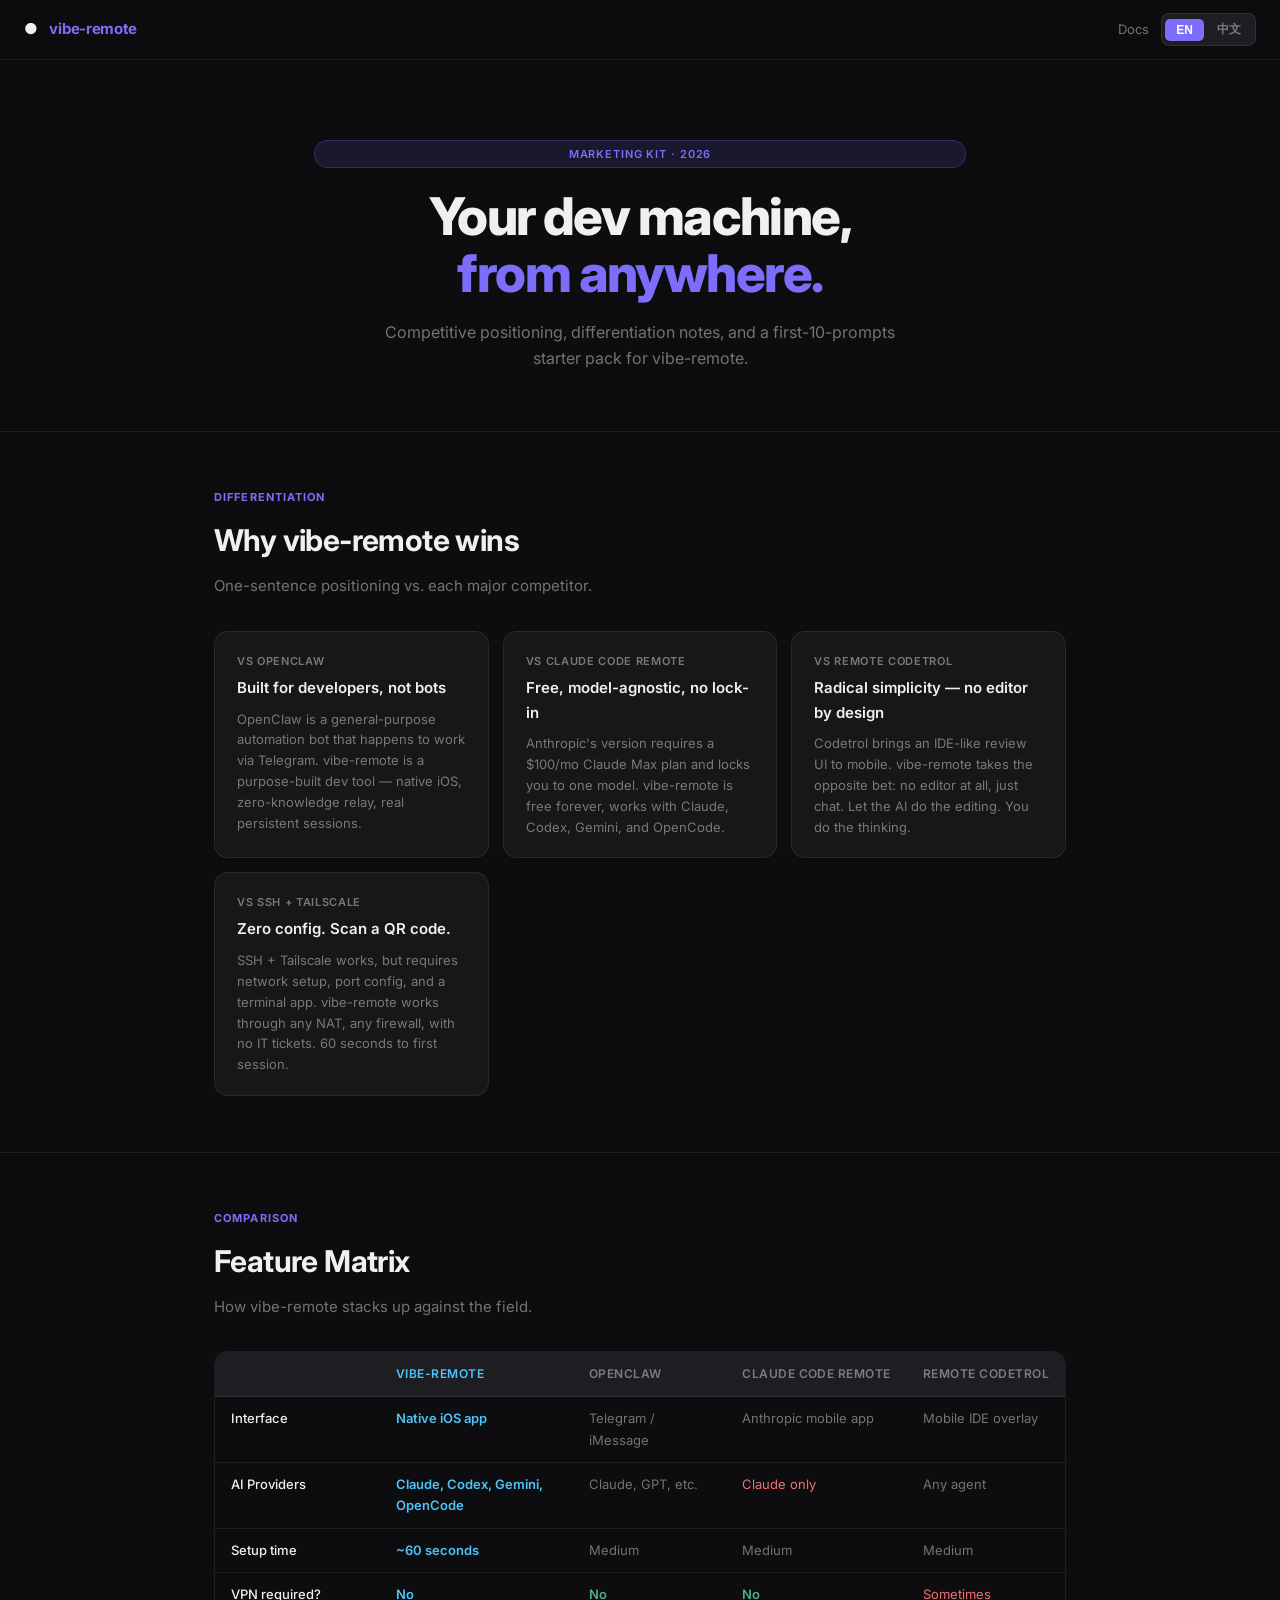
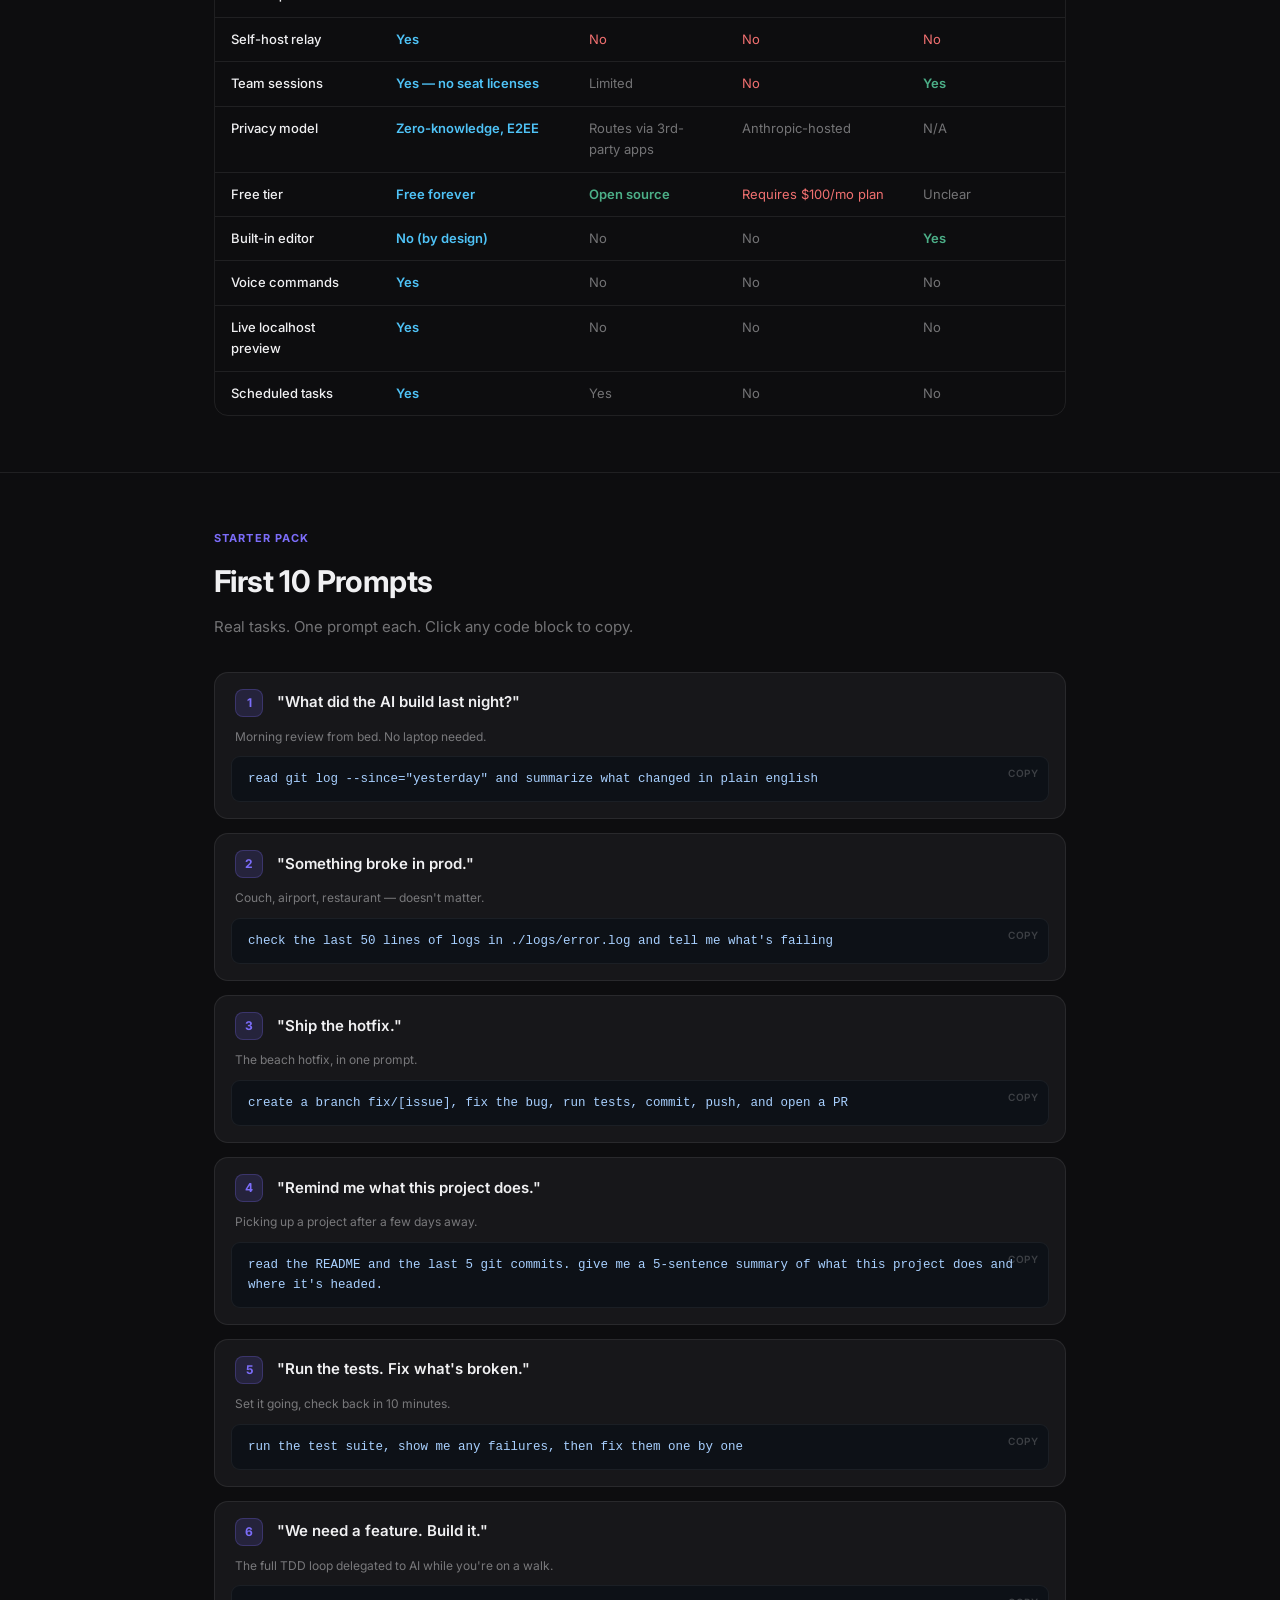
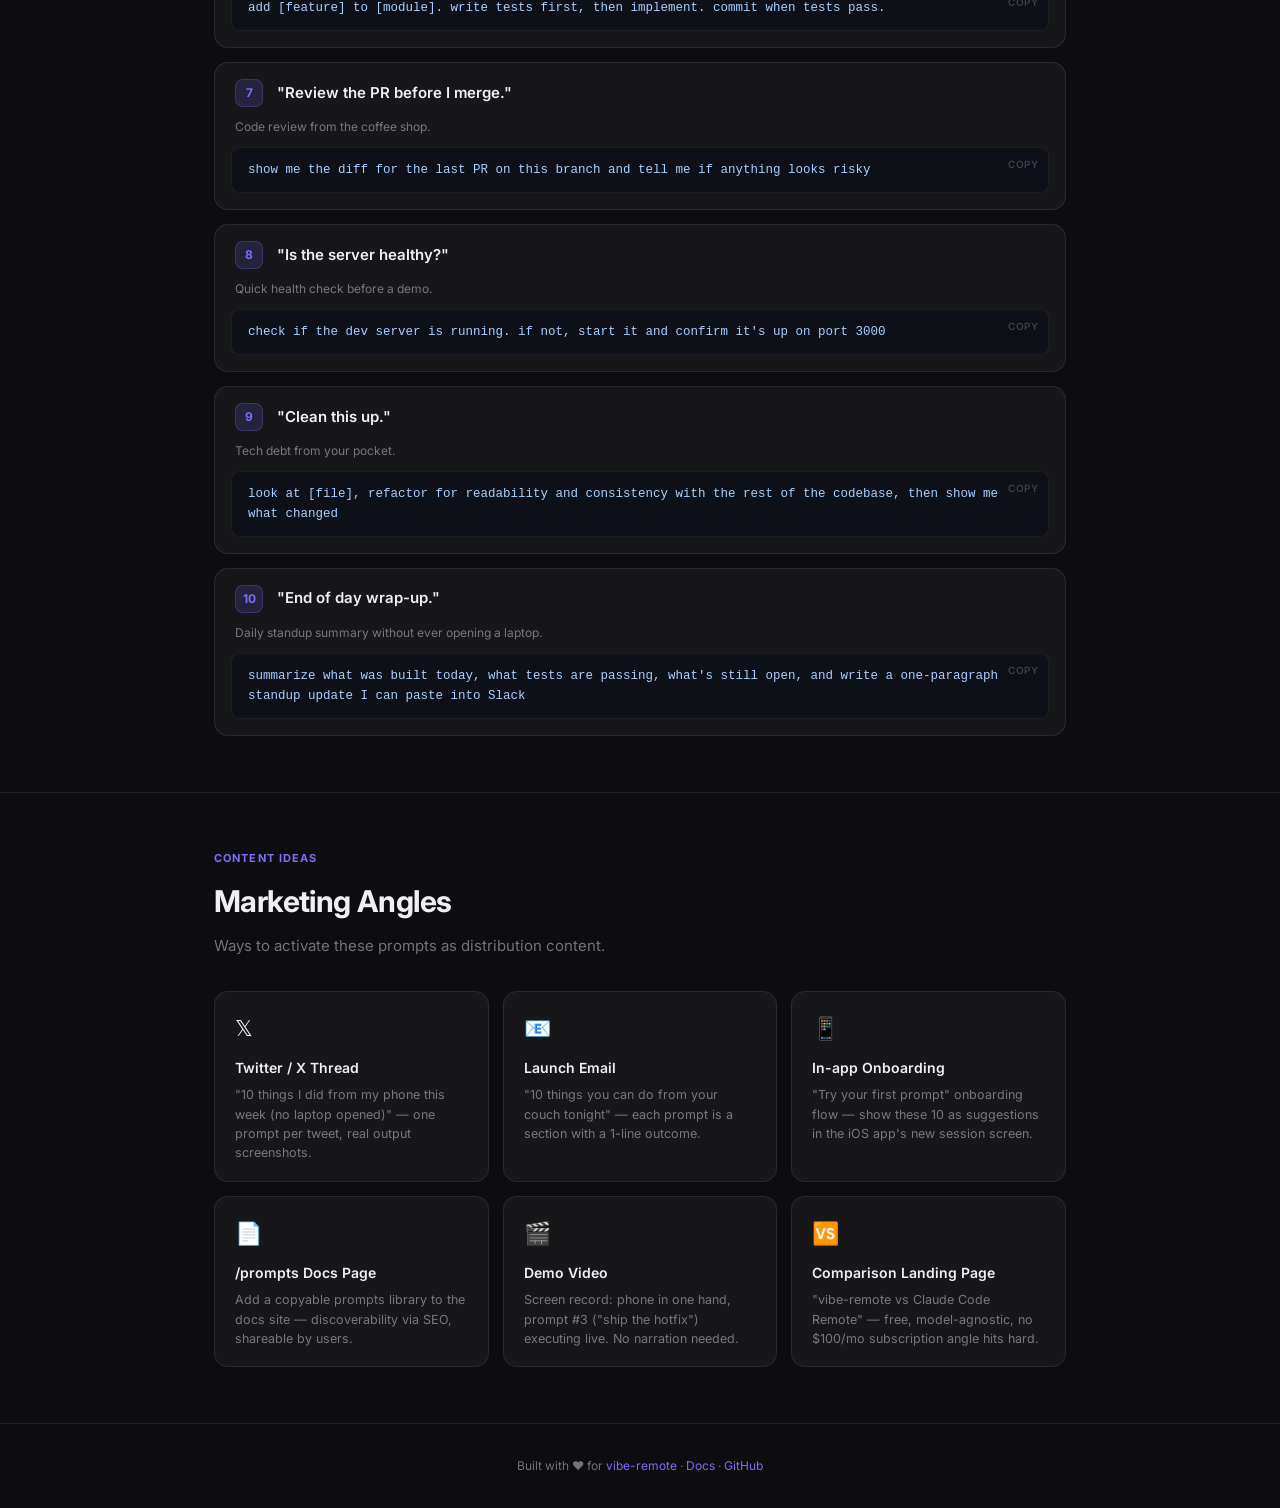
==== index.html @ 16c50336 "Add bilingual vibe-remote marketing page EN/ZH toggle, competitive matrix, first 10 prompts, marketi" ====
<!DOCTYPE html>
<html lang="en">
<head>
  <meta charset="utf-8" />
  <meta name="viewport" content="width=device-width, initial-scale=1" />
  <title>vibe-remote — Marketing Kit</title>
  <meta name="description" content="Competitive positioning, differentiation, and first-10-prompts starter pack for vibe-remote." />
  <link rel="preconnect" href="https://fonts.googleapis.com" />
  <link rel="preconnect" href="https://fonts.gstatic.com" crossorigin />
  <link href="https://fonts.googleapis.com/css2?family=Inter:wght@300;400;500;600;700;800&display=swap" rel="stylesheet" />
  <style>
    :root {
      --bg: #0d0d0f;
      --surface: #17171a;
      --surface2: #1e1e22;
      --border: rgba(255,255,255,0.08);
      --text: #f0f0f2;
      --muted: rgba(240,240,242,0.45);
      --accent: #7c6dfa;
      --accent2: #4fc3f7;
      --green: #4caf88;
      --red: #f07070;
      --radius: 14px;
    }
    * { box-sizing: border-box; margin: 0; padding: 0; }
    html { scroll-behavior: smooth; }
    body {
      font-family: 'Inter', system-ui, sans-serif;
      background: var(--bg);
      color: var(--text);
      line-height: 1.65;
      -webkit-font-smoothing: antialiased;
    }

    /* ── NAV ── */
    nav {
      position: sticky; top: 0; z-index: 100;
      background: rgba(13,13,15,0.85);
      backdrop-filter: blur(16px);
      border-bottom: 1px solid var(--border);
      padding: 0 24px;
      height: 60px;
      display: flex; align-items: center; justify-content: space-between;
    }
    .nav-logo {
      font-size: 15px; font-weight: 700; letter-spacing: -0.02em;
      color: var(--text); text-decoration: none; display: flex; align-items: center; gap: 8px;
    }
    .nav-logo span { color: var(--accent); }
    .nav-right { display: flex; align-items: center; gap: 12px; }
    .nav-link {
      font-size: 13px; color: var(--muted); text-decoration: none;
      transition: color .2s;
    }
    .nav-link:hover { color: var(--text); }

    /* ── LANG TOGGLE ── */
    .lang-toggle {
      display: flex; align-items: center; gap: 2px;
      background: var(--surface2);
      border: 1px solid var(--border);
      border-radius: 8px;
      padding: 3px;
    }
    .lang-btn {
      padding: 4px 11px;
      border-radius: 5px;
      font-size: 12px; font-weight: 600;
      cursor: pointer; border: none;
      background: transparent;
      color: var(--muted);
      transition: all .2s;
    }
    .lang-btn.active {
      background: var(--accent);
      color: #fff;
    }

    /* ── LAYOUT ── */
    .container { max-width: 900px; margin: 0 auto; padding: 0 24px; }

    /* ── HERO ── */
    .hero {
      padding: 80px 24px 60px;
      text-align: center;
      max-width: 700px;
      margin: 0 auto;
    }
    .hero-badge {
      display: inline-block;
      font-size: 11px; font-weight: 600; letter-spacing: .08em;
      text-transform: uppercase;
      color: var(--accent);
      background: rgba(124,109,250,0.12);
      border: 1px solid rgba(124,109,250,0.25);
      padding: 4px 12px; border-radius: 100px;
      margin-bottom: 20px;
    }
    .hero h1 {
      font-size: clamp(32px, 6vw, 52px);
      font-weight: 800; letter-spacing: -0.03em;
      line-height: 1.1;
      margin-bottom: 16px;
    }
    .hero h1 em { font-style: normal; color: var(--accent); }
    .hero-sub {
      font-size: 16px; color: var(--muted);
      max-width: 520px; margin: 0 auto;
    }

    /* ── SECTION ── */
    section { padding: 56px 0; border-top: 1px solid var(--border); }
    .section-label {
      font-size: 11px; font-weight: 700; letter-spacing: .1em;
      text-transform: uppercase; color: var(--accent);
      margin-bottom: 10px;
    }
    .section-title {
      font-size: clamp(22px, 4vw, 30px);
      font-weight: 700; letter-spacing: -0.02em;
      margin-bottom: 8px;
    }
    .section-desc { font-size: 15px; color: var(--muted); margin-bottom: 32px; }

    /* ── DIFFERENTIATORS ── */
    .diff-grid {
      display: grid;
      grid-template-columns: repeat(auto-fit, minmax(260px, 1fr));
      gap: 14px;
    }
    .diff-card {
      background: var(--surface);
      border: 1px solid var(--border);
      border-radius: var(--radius);
      padding: 20px 22px;
      transition: border-color .2s;
    }
    .diff-card:hover { border-color: rgba(124,109,250,0.35); }
    .diff-vs { font-size: 11px; font-weight: 600; color: var(--muted); letter-spacing: .06em; text-transform: uppercase; margin-bottom: 6px; }
    .diff-card h3 { font-size: 15px; font-weight: 600; margin-bottom: 8px; }
    .diff-card p { font-size: 13px; color: var(--muted); line-height: 1.6; }

    /* ── COMPARISON TABLE ── */
    .table-wrap {
      overflow-x: auto;
      border: 1px solid var(--border);
      border-radius: var(--radius);
    }
    table { width: 100%; border-collapse: collapse; font-size: 13px; }
    thead tr { background: var(--surface2); }
    th {
      padding: 12px 16px;
      text-align: left;
      font-weight: 600;
      font-size: 12px;
      color: var(--muted);
      letter-spacing: .04em;
      text-transform: uppercase;
      white-space: nowrap;
      border-bottom: 1px solid var(--border);
    }
    th:first-child { min-width: 160px; }
    td {
      padding: 11px 16px;
      border-bottom: 1px solid var(--border);
      color: var(--muted);
      vertical-align: top;
    }
    td:first-child { font-weight: 500; color: var(--text); }
    tr:last-child td { border-bottom: none; }
    tr:hover td { background: rgba(255,255,255,0.02); }
    .tag-yes { color: var(--green); font-weight: 600; }
    .tag-no  { color: var(--red); }
    .tag-hi  { color: var(--accent); font-weight: 600; }
    .col-vibe { color: var(--accent2); font-weight: 600; }

    /* ── PROMPTS ── */
    .prompts-list { display: flex; flex-direction: column; gap: 14px; }
    .prompt-card {
      background: var(--surface);
      border: 1px solid var(--border);
      border-radius: var(--radius);
      overflow: hidden;
      transition: border-color .2s;
    }
    .prompt-card:hover { border-color: rgba(124,109,250,0.35); }
    .prompt-header {
      display: flex; align-items: center; gap: 14px;
      padding: 16px 20px 10px;
    }
    .prompt-num {
      width: 28px; height: 28px;
      border-radius: 8px;
      background: rgba(124,109,250,0.15);
      border: 1px solid rgba(124,109,250,0.25);
      display: flex; align-items: center; justify-content: center;
      font-size: 12px; font-weight: 700; color: var(--accent);
      flex-shrink: 0;
    }
    .prompt-title { font-size: 15px; font-weight: 600; }
    .prompt-scenario { font-size: 12px; color: var(--muted); padding: 0 20px 10px; }
    .prompt-code {
      margin: 0 16px 16px;
      background: #0d1117;
      border: 1px solid rgba(255,255,255,0.06);
      border-radius: 9px;
      padding: 12px 16px;
      font-family: 'SF Mono', 'Fira Code', Consolas, monospace;
      font-size: 12.5px;
      color: #a8d0ff;
      line-height: 1.6;
      position: relative;
      cursor: pointer;
      user-select: all;
    }
    .prompt-code::after {
      content: 'copy';
      position: absolute; top: 8px; right: 10px;
      font-size: 10px; font-weight: 600; letter-spacing: .04em;
      color: rgba(255,255,255,0.2);
      text-transform: uppercase;
      font-family: 'Inter', sans-serif;
    }
    .prompt-code.copied::after { content: 'copied ✓'; color: var(--green); }

    /* ── MARKETING IDEAS ── */
    .ideas-grid {
      display: grid;
      grid-template-columns: repeat(auto-fit, minmax(220px, 1fr));
      gap: 14px;
    }
    .idea-card {
      background: var(--surface);
      border: 1px solid var(--border);
      border-radius: var(--radius);
      padding: 18px 20px;
    }
    .idea-icon { font-size: 22px; margin-bottom: 10px; }
    .idea-card h3 { font-size: 14px; font-weight: 600; margin-bottom: 6px; }
    .idea-card p { font-size: 12.5px; color: var(--muted); line-height: 1.55; }

    /* ── FOOTER ── */
    footer {
      border-top: 1px solid var(--border);
      padding: 32px 24px;
      text-align: center;
      font-size: 12px; color: var(--muted);
    }
    footer a { color: var(--accent); text-decoration: none; }

    /* ── HIDDEN LANG ── */
    [lang-key] {}
    body.zh [data-en] { display: none !important; }
    body.zh [data-zh] { display: revert !important; }
    body.en [data-zh] { display: none !important; }
    body.en [data-en] { display: revert !important; }
    [data-zh] { display: none; }

    @media (max-width: 600px) {
      .hero { padding: 56px 16px 40px; }
      .container { padding: 0 16px; }
    }
  </style>
</head>
<body class="en">

<!-- NAV -->
<nav>
  <a class="nav-logo" href="https://vibe-remote.com" target="_blank">
    ●&nbsp;<span>vibe-remote</span>
  </a>
  <div class="nav-right">
    <a class="nav-link" href="https://vibe-remote.com/doc" target="_blank" data-en>Docs</a>
    <a class="nav-link" href="https://vibe-remote.com/doc" target="_blank" data-zh>文档</a>
    <div class="lang-toggle">
      <button class="lang-btn active" onclick="setLang('en')">EN</button>
      <button class="lang-btn" onclick="setLang('zh')">中文</button>
    </div>
  </div>
</nav>

<!-- HERO -->
<div class="hero">
  <div class="hero-badge" data-en>Marketing Kit · 2026</div>
  <div class="hero-badge" data-zh>营销材料 · 2026</div>
  <h1 data-en>Your dev machine,<br /><em>from anywhere.</em></h1>
  <h1 data-zh>随时随地，<br /><em>掌控你的开发机</em></h1>
  <p class="hero-sub" data-en>
    Competitive positioning, differentiation notes, and a first-10-prompts starter pack for vibe-remote.
  </p>
  <p class="hero-sub" data-zh>
    vibe-remote 的竞品定位分析、差异化说明，以及入门 10 大提示词。
  </p>
</div>

<!-- DIFFERENTIATORS -->
<section>
  <div class="container">
    <div class="section-label" data-en>Differentiation</div>
    <div class="section-label" data-zh>核心差异</div>
    <h2 class="section-title" data-en>Why vibe-remote wins</h2>
    <h2 class="section-title" data-zh>为什么选择 vibe-remote</h2>
    <p class="section-desc" data-en>One-sentence positioning vs. each major competitor.</p>
    <p class="section-desc" data-zh>与各主要竞品的一句话差异化定位。</p>

    <div class="diff-grid">
      <!-- vs OpenClaw -->
      <div class="diff-card">
        <div class="diff-vs" data-en>vs OpenClaw</div>
        <div class="diff-vs" data-zh>对比 OpenClaw</div>
        <h3 data-en>Built for developers, not bots</h3>
        <h3 data-zh>专为开发者打造，而非通用机器人</h3>
        <p data-en>OpenClaw is a general-purpose automation bot that happens to work via Telegram. vibe-remote is a purpose-built dev tool — native iOS, zero-knowledge relay, real persistent sessions.</p>
        <p data-zh>OpenClaw 是通过 Telegram 等消息应用运作的通用自动化工具。vibe-remote 是专为开发工作流打造的工具——原生 iOS、零知识中继、真正的持久会话。</p>
      </div>

      <!-- vs Claude Code Remote -->
      <div class="diff-card">
        <div class="diff-vs" data-en>vs Claude Code Remote</div>
        <div class="diff-vs" data-zh>对比 Claude Code Remote</div>
        <h3 data-en>Free, model-agnostic, no lock-in</h3>
        <h3 data-zh>免费、不绑定模型、无供应商锁定</h3>
        <p data-en>Anthropic's version requires a $100/mo Claude Max plan and locks you to one model. vibe-remote is free forever, works with Claude, Codex, Gemini, and OpenCode.</p>
        <p data-zh>Anthropic 官方版需要 $100/月的 Claude Max 订阅，且只支持一个模型。vibe-remote 永久免费，支持 Claude、Codex、Gemini 和 OpenCode。</p>
      </div>

      <!-- vs Remote Codetrol -->
      <div class="diff-card">
        <div class="diff-vs" data-en>vs Remote Codetrol</div>
        <div class="diff-vs" data-zh>对比 Remote Codetrol</div>
        <h3 data-en>Radical simplicity — no editor by design</h3>
        <h3 data-zh>极简设计——刻意不内置编辑器</h3>
        <p data-en>Codetrol brings an IDE-like review UI to mobile. vibe-remote takes the opposite bet: no editor at all, just chat. Let the AI do the editing. You do the thinking.</p>
        <p data-zh>Codetrol 将 IDE 风格的 review 界面带到了移动端。vibe-remote 走了相反的路：完全没有编辑器，只有对话。让 AI 写代码，你来做决策。</p>
      </div>

      <!-- vs SSH/Tailscale -->
      <div class="diff-card">
        <div class="diff-vs" data-en>vs SSH + Tailscale</div>
        <div class="diff-vs" data-zh>对比 SSH + Tailscale</div>
        <h3 data-en>Zero config. Scan a QR code.</h3>
        <h3 data-zh>零配置，扫码即连</h3>
        <p data-en>SSH + Tailscale works, but requires network setup, port config, and a terminal app. vibe-remote works through any NAT, any firewall, with no IT tickets. 60 seconds to first session.</p>
        <p data-zh>SSH + Tailscale 可行，但需要配置网络、端口和终端应用。vibe-remote 穿透任何 NAT 和防火墙，无需任何 IT 配置，60 秒内完成首次连接。</p>
      </div>
    </div>
  </div>
</section>

<!-- COMPARISON TABLE -->
<section>
  <div class="container">
    <div class="section-label" data-en>Comparison</div>
    <div class="section-label" data-zh>竞品对比</div>
    <h2 class="section-title" data-en>Feature Matrix</h2>
    <h2 class="section-title" data-zh>功能对比矩阵</h2>
    <p class="section-desc" data-en>How vibe-remote stacks up against the field.</p>
    <p class="section-desc" data-zh>vibe-remote 与竞品的全面对比。</p>

    <!-- EN table -->
    <div class="table-wrap" data-en>
      <table>
        <thead>
          <tr>
            <th></th>
            <th class="col-vibe">vibe-remote</th>
            <th>OpenClaw</th>
            <th>Claude Code Remote</th>
            <th>Remote Codetrol</th>
          </tr>
        </thead>
        <tbody>
          <tr><td>Interface</td><td class="col-vibe">Native iOS app</td><td>Telegram / iMessage</td><td>Anthropic mobile app</td><td>Mobile IDE overlay</td></tr>
          <tr><td>AI Providers</td><td class="col-vibe tag-hi">Claude, Codex, Gemini, OpenCode</td><td>Claude, GPT, etc.</td><td class="tag-no">Claude only</td><td>Any agent</td></tr>
          <tr><td>Setup time</td><td class="col-vibe tag-yes">~60 seconds</td><td>Medium</td><td>Medium</td><td>Medium</td></tr>
          <tr><td>VPN required?</td><td class="col-vibe tag-yes">No</td><td class="tag-yes">No</td><td class="tag-yes">No</td><td class="tag-no">Sometimes</td></tr>
          <tr><td>Self-host relay</td><td class="col-vibe tag-yes">Yes</td><td class="tag-no">No</td><td class="tag-no">No</td><td class="tag-no">No</td></tr>
          <tr><td>Team sessions</td><td class="col-vibe tag-yes">Yes — no seat licenses</td><td>Limited</td><td class="tag-no">No</td><td class="tag-yes">Yes</td></tr>
          <tr><td>Privacy model</td><td class="col-vibe tag-hi">Zero-knowledge, E2EE</td><td>Routes via 3rd-party apps</td><td>Anthropic-hosted</td><td>N/A</td></tr>
          <tr><td>Free tier</td><td class="col-vibe tag-yes">Free forever</td><td class="tag-yes">Open source</td><td class="tag-no">Requires $100/mo plan</td><td>Unclear</td></tr>
          <tr><td>Built-in editor</td><td class="col-vibe">No (by design)</td><td>No</td><td>No</td><td class="tag-yes">Yes</td></tr>
          <tr><td>Voice commands</td><td class="col-vibe tag-yes">Yes</td><td>No</td><td>No</td><td>No</td></tr>
          <tr><td>Live localhost preview</td><td class="col-vibe tag-yes">Yes</td><td>No</td><td>No</td><td>No</td></tr>
          <tr><td>Scheduled tasks</td><td class="col-vibe tag-yes">Yes</td><td>Yes</td><td>No</td><td>No</td></tr>
        </tbody>
      </table>
    </div>

    <!-- ZH table -->
    <div class="table-wrap" data-zh>
      <table>
        <thead>
          <tr>
            <th></th>
            <th class="col-vibe">vibe-remote</th>
            <th>OpenClaw</th>
            <th>Claude Code Remote</th>
            <th>Remote Codetrol</th>
          </tr>
        </thead>
        <tbody>
          <tr><td>界面</td><td class="col-vibe">原生 iOS 应用</td><td>Telegram / iMessage</td><td>Anthropic 移动端应用</td><td>移动 IDE 覆盖层</td></tr>
          <tr><td>AI 提供商</td><td class="col-vibe tag-hi">Claude、Codex、Gemini、OpenCode</td><td>Claude、GPT 等</td><td class="tag-no">仅支持 Claude</td><td>任意 Agent</td></tr>
          <tr><td>配置时间</td><td class="col-vibe tag-yes">约 60 秒</td><td>中等</td><td>中等</td><td>中等</td></tr>
          <tr><td>需要 VPN？</td><td class="col-vibe tag-yes">不需要</td><td class="tag-yes">不需要</td><td class="tag-yes">不需要</td><td class="tag-no">有时需要</td></tr>
          <tr><td>自托管中继</td><td class="col-vibe tag-yes">支持</td><td class="tag-no">不支持</td><td class="tag-no">不支持</td><td class="tag-no">不支持</td></tr>
          <tr><td>团队会话</td><td class="col-vibe tag-yes">支持，无席位限制</td><td>有限支持</td><td class="tag-no">不支持</td><td class="tag-yes">支持</td></tr>
          <tr><td>隐私模型</td><td class="col-vibe tag-hi">零知识，端对端加密</td><td>通过第三方消息平台</td><td>由 Anthropic 托管</td><td>N/A</td></tr>
          <tr><td>免费层级</td><td class="col-vibe tag-yes">永久免费</td><td class="tag-yes">开源</td><td class="tag-no">需 $100/月套餐</td><td>不明确</td></tr>
          <tr><td>内置编辑器</td><td class="col-vibe">无（刻意为之）</td><td>无</td><td>无</td><td class="tag-yes">有</td></tr>
          <tr><td>语音指令</td><td class="col-vibe tag-yes">支持</td><td>不支持</td><td>不支持</td><td>不支持</td></tr>
          <tr><td>本地服务实时预览</td><td class="col-vibe tag-yes">支持</td><td>不支持</td><td>不支持</td><td>不支持</td></tr>
          <tr><td>定时任务</td><td class="col-vibe tag-yes">支持</td><td>支持</td><td>不支持</td><td>不支持</td></tr>
        </tbody>
      </table>
    </div>
  </div>
</section>

<!-- 10 PROMPTS -->
<section>
  <div class="container">
    <div class="section-label" data-en>Starter Pack</div>
    <div class="section-label" data-zh>入门提示词</div>
    <h2 class="section-title" data-en>First 10 Prompts</h2>
    <h2 class="section-title" data-zh>入门 10 大提示词</h2>
    <p class="section-desc" data-en>Real tasks. One prompt each. Click any code block to copy.</p>
    <p class="section-desc" data-zh>真实任务，一条提示词搞定。点击代码块即可复制。</p>

    <div class="prompts-list">

      <!-- 1 -->
      <div class="prompt-card">
        <div class="prompt-header">
          <div class="prompt-num">1</div>
          <div class="prompt-title" data-en>"What did the AI build last night?"</div>
          <div class="prompt-title" data-zh>「昨晚 AI 构建了什么？」</div>
        </div>
        <p class="prompt-scenario" data-en>Morning review from bed. No laptop needed.</p>
        <p class="prompt-scenario" data-zh>躺在床上做早间 review，不需要开电脑。</p>
        <div class="prompt-code" onclick="copyCode(this)">read git log --since="yesterday" and summarize what changed in plain english</div>
      </div>

      <!-- 2 -->
      <div class="prompt-card">
        <div class="prompt-header">
          <div class="prompt-num">2</div>
          <div class="prompt-title" data-en>"Something broke in prod."</div>
          <div class="prompt-title" data-zh>「生产环境出问题了」</div>
        </div>
        <p class="prompt-scenario" data-en>Couch, airport, restaurant — doesn't matter.</p>
        <p class="prompt-scenario" data-zh>沙发上、机场里、餐厅里——都能处理。</p>
        <div class="prompt-code" onclick="copyCode(this)">check the last 50 lines of logs in ./logs/error.log and tell me what's failing</div>
      </div>

      <!-- 3 -->
      <div class="prompt-card">
        <div class="prompt-header">
          <div class="prompt-num">3</div>
          <div class="prompt-title" data-en>"Ship the hotfix."</div>
          <div class="prompt-title" data-zh>「发布热修复」</div>
        </div>
        <p class="prompt-scenario" data-en>The beach hotfix, in one prompt.</p>
        <p class="prompt-scenario" data-zh>海滩上一条指令修复线上问题。</p>
        <div class="prompt-code" onclick="copyCode(this)">create a branch fix/[issue], fix the bug, run tests, commit, push, and open a PR</div>
      </div>

      <!-- 4 -->
      <div class="prompt-card">
        <div class="prompt-header">
          <div class="prompt-num">4</div>
          <div class="prompt-title" data-en>"Remind me what this project does."</div>
          <div class="prompt-title" data-zh>「这个项目是干什么的？」</div>
        </div>
        <p class="prompt-scenario" data-en>Picking up a project after a few days away.</p>
        <p class="prompt-scenario" data-zh>几天没看代码，快速重新上下文。</p>
        <div class="prompt-code" onclick="copyCode(this)">read the README and the last 5 git commits.
give me a 5-sentence summary of what this project does and where it's headed.</div>
      </div>

      <!-- 5 -->
      <div class="prompt-card">
        <div class="prompt-header">
          <div class="prompt-num">5</div>
          <div class="prompt-title" data-en>"Run the tests. Fix what's broken."</div>
          <div class="prompt-title" data-zh>「跑测试，修复报错」</div>
        </div>
        <p class="prompt-scenario" data-en>Set it going, check back in 10 minutes.</p>
        <p class="prompt-scenario" data-zh>发出去等 10 分钟，回来看结果。</p>
        <div class="prompt-code" onclick="copyCode(this)">run the test suite, show me any failures, then fix them one by one</div>
      </div>

      <!-- 6 -->
      <div class="prompt-card">
        <div class="prompt-header">
          <div class="prompt-num">6</div>
          <div class="prompt-title" data-en>"We need a feature. Build it."</div>
          <div class="prompt-title" data-zh>「实现一个新功能」</div>
        </div>
        <p class="prompt-scenario" data-en>The full TDD loop delegated to AI while you're on a walk.</p>
        <p class="prompt-scenario" data-zh>散步时把完整 TDD 流程交给 AI。</p>
        <div class="prompt-code" onclick="copyCode(this)">add [feature] to [module]. write tests first, then implement. commit when tests pass.</div>
      </div>

      <!-- 7 -->
      <div class="prompt-card">
        <div class="prompt-header">
          <div class="prompt-num">7</div>
          <div class="prompt-title" data-en>"Review the PR before I merge."</div>
          <div class="prompt-title" data-zh>「合并前先 review 一下 PR」</div>
        </div>
        <p class="prompt-scenario" data-en>Code review from the coffee shop.</p>
        <p class="prompt-scenario" data-zh>咖啡馆里完成 code review。</p>
        <div class="prompt-code" onclick="copyCode(this)">show me the diff for the last PR on this branch and tell me if anything looks risky</div>
      </div>

      <!-- 8 -->
      <div class="prompt-card">
        <div class="prompt-header">
          <div class="prompt-num">8</div>
          <div class="prompt-title" data-en>"Is the server healthy?"</div>
          <div class="prompt-title" data-zh>「服务器还正常吗？」</div>
        </div>
        <p class="prompt-scenario" data-en>Quick health check before a demo.</p>
        <p class="prompt-scenario" data-zh>演示前快速确认服务状态。</p>
        <div class="prompt-code" onclick="copyCode(this)">check if the dev server is running. if not, start it and confirm it's up on port 3000</div>
      </div>

      <!-- 9 -->
      <div class="prompt-card">
        <div class="prompt-header">
          <div class="prompt-num">9</div>
          <div class="prompt-title" data-en>"Clean this up."</div>
          <div class="prompt-title" data-zh>「清理这段代码」</div>
        </div>
        <p class="prompt-scenario" data-en>Tech debt from your pocket.</p>
        <p class="prompt-scenario" data-zh>口袋里搞定技术债。</p>
        <div class="prompt-code" onclick="copyCode(this)">look at [file], refactor for readability and consistency with the rest of the codebase, then show me what changed</div>
      </div>

      <!-- 10 -->
      <div class="prompt-card">
        <div class="prompt-header">
          <div class="prompt-num">10</div>
          <div class="prompt-title" data-en>"End of day wrap-up."</div>
          <div class="prompt-title" data-zh>「每日收尾总结」</div>
        </div>
        <p class="prompt-scenario" data-en>Daily standup summary without ever opening a laptop.</p>
        <p class="prompt-scenario" data-zh>不开电脑，生成每日站会更新。</p>
        <div class="prompt-code" onclick="copyCode(this)">summarize what was built today, what tests are passing, what's still open,
and write a one-paragraph standup update I can paste into Slack</div>
      </div>

    </div>
  </div>
</section>

<!-- MARKETING IDEAS -->
<section>
  <div class="container">
    <div class="section-label" data-en>Content Ideas</div>
    <div class="section-label" data-zh>内容创意</div>
    <h2 class="section-title" data-en>Marketing Angles</h2>
    <h2 class="section-title" data-zh>营销切入点</h2>
    <p class="section-desc" data-en>Ways to activate these prompts as distribution content.</p>
    <p class="section-desc" data-zh>将这些提示词转化为传播内容的方式。</p>

    <div class="ideas-grid">
      <div class="idea-card">
        <div class="idea-icon">𝕏</div>
        <h3 data-en>Twitter / X Thread</h3>
        <h3 data-zh>推文 / X 帖子</h3>
        <p data-en>"10 things I did from my phone this week (no laptop opened)" — one prompt per tweet, real output screenshots.</p>
        <p data-zh>"本周我用手机完成的 10 件开发任务（没打开过电脑）"——每条推文一个提示词，附真实输出截图。</p>
      </div>
      <div class="idea-card">
        <div class="idea-icon">📧</div>
        <h3 data-en>Launch Email</h3>
        <h3 data-zh>发布邮件</h3>
        <p data-en>"10 things you can do from your couch tonight" — each prompt is a section with a 1-line outcome.</p>
        <p data-zh>"今晚你可以在沙发上完成的 10 件开发任务"——每个提示词配一行成果描述。</p>
      </div>
      <div class="idea-card">
        <div class="idea-icon">📱</div>
        <h3 data-en>In-app Onboarding</h3>
        <h3 data-zh>应用内引导</h3>
        <p data-en>"Try your first prompt" onboarding flow — show these 10 as suggestions in the iOS app's new session screen.</p>
        <p data-zh>「试试你的第一条提示词」引导流程——在 iOS 新建会话界面展示这 10 条建议。</p>
      </div>
      <div class="idea-card">
        <div class="idea-icon">📄</div>
        <h3 data-en>/prompts Docs Page</h3>
        <h3 data-zh>文档 /prompts 页面</h3>
        <p data-en>Add a copyable prompts library to the docs site — discoverability via SEO, shareable by users.</p>
        <p data-zh>在文档站添加可复制的提示词库——提升 SEO 可发现性，方便用户分享。</p>
      </div>
      <div class="idea-card">
        <div class="idea-icon">🎬</div>
        <h3 data-en>Demo Video</h3>
        <h3 data-zh>演示视频</h3>
        <p data-en>Screen record: phone in one hand, prompt #3 ("ship the hotfix") executing live. No narration needed.</p>
        <p data-zh>录屏：一手持机，实时执行提示词 #3「发布热修复」。无需解说。</p>
      </div>
      <div class="idea-card">
        <div class="idea-icon">🆚</div>
        <h3 data-en>Comparison Landing Page</h3>
        <h3 data-zh>对比落地页</h3>
        <p data-en>"vibe-remote vs Claude Code Remote" — free, model-agnostic, no $100/mo subscription angle hits hard.</p>
        <p data-zh>"vibe-remote vs Claude Code Remote"——免费、不绑定模型、无 $100/月订阅，这个角度很有力。</p>
      </div>
    </div>
  </div>
</section>

<!-- FOOTER -->
<footer>
  <p data-en>Built with ❤️ for <a href="https://vibe-remote.com" target="_blank">vibe-remote</a> · <a href="https://vibe-remote.com/doc" target="_blank">Docs</a> · <a href="https://github.com/ymzuiku/vibe-remote" target="_blank">GitHub</a></p>
  <p data-zh>为 <a href="https://vibe-remote.com" target="_blank">vibe-remote</a> 打造 ❤️ · <a href="https://vibe-remote.com/doc" target="_blank">文档</a> · <a href="https://github.com/ymzuiku/vibe-remote" target="_blank">GitHub</a></p>
</footer>

<script>
  function setLang(lang) {
    document.body.classList.remove('en', 'zh');
    document.body.classList.add(lang);
    document.querySelectorAll('.lang-btn').forEach(btn => {
      btn.classList.toggle('active', btn.textContent.toLowerCase() === lang || (lang === 'zh' && btn.textContent === '中文'));
    });
  }

  function copyCode(el) {
    const text = el.innerText.replace(/^copy$/m, '').replace(/^copied ✓$/m, '').trim();
    navigator.clipboard.writeText(text).then(() => {
      el.classList.add('copied');
      setTimeout(() => el.classList.remove('copied'), 2000);
    });
  }

  // Sync lang toggle button state
  document.querySelectorAll('.lang-btn').forEach(btn => {
    btn.addEventListener('click', () => {
      const lang = btn.textContent.trim() === '中文' ? 'zh' : 'en';
      setLang(lang);
    });
  });
</script>
</body>
</html>
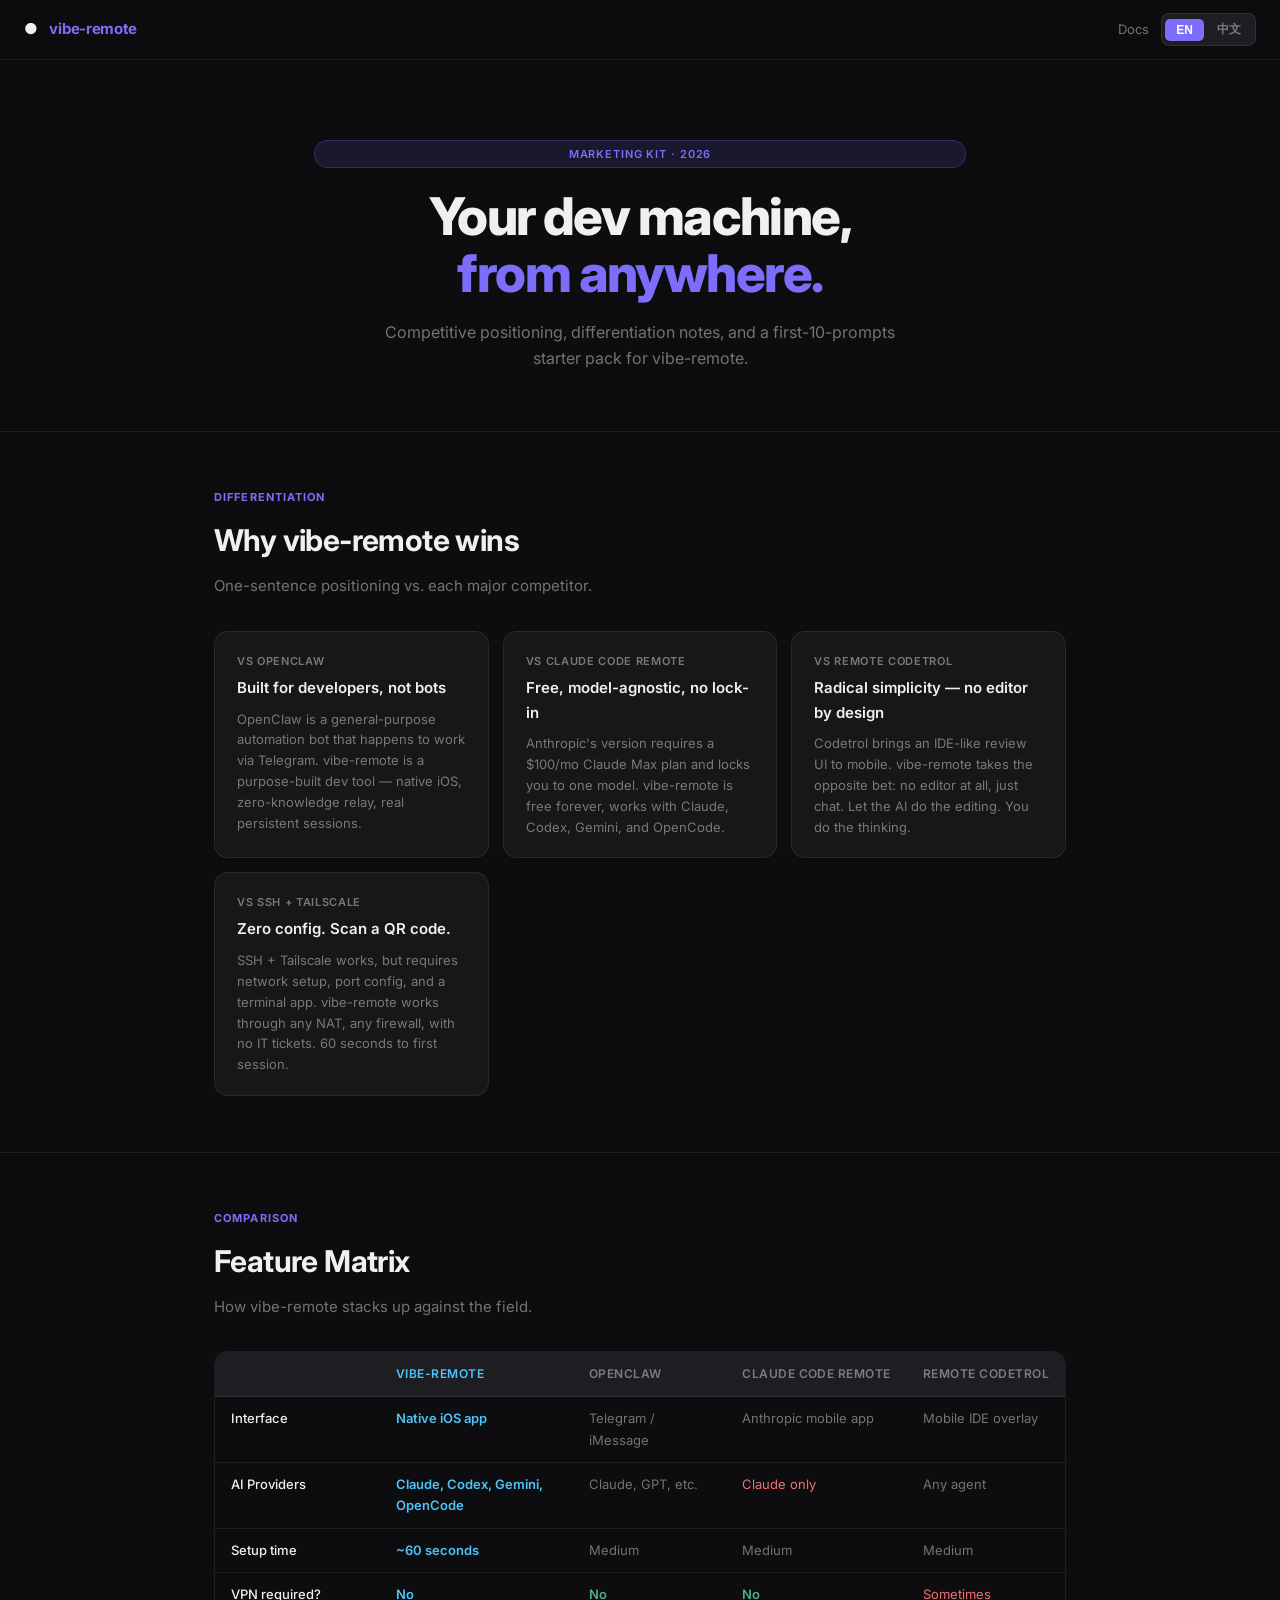
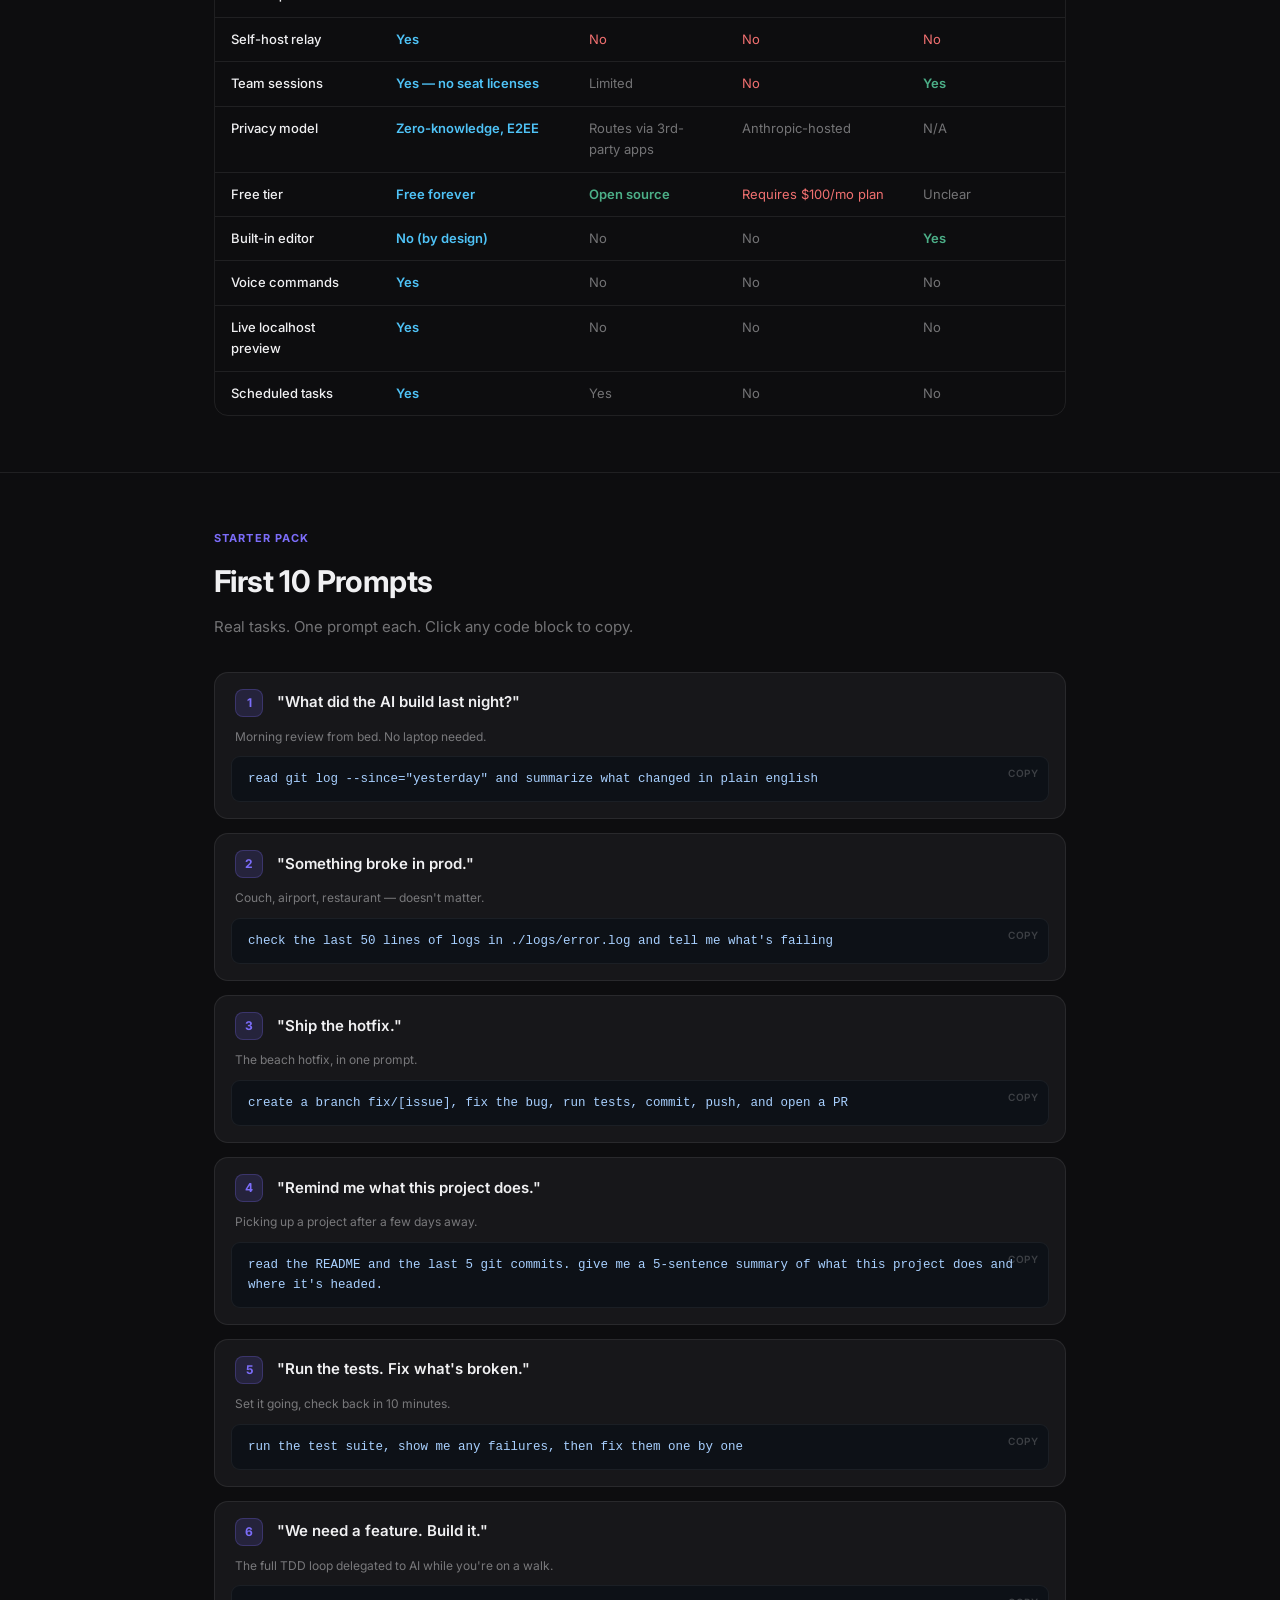
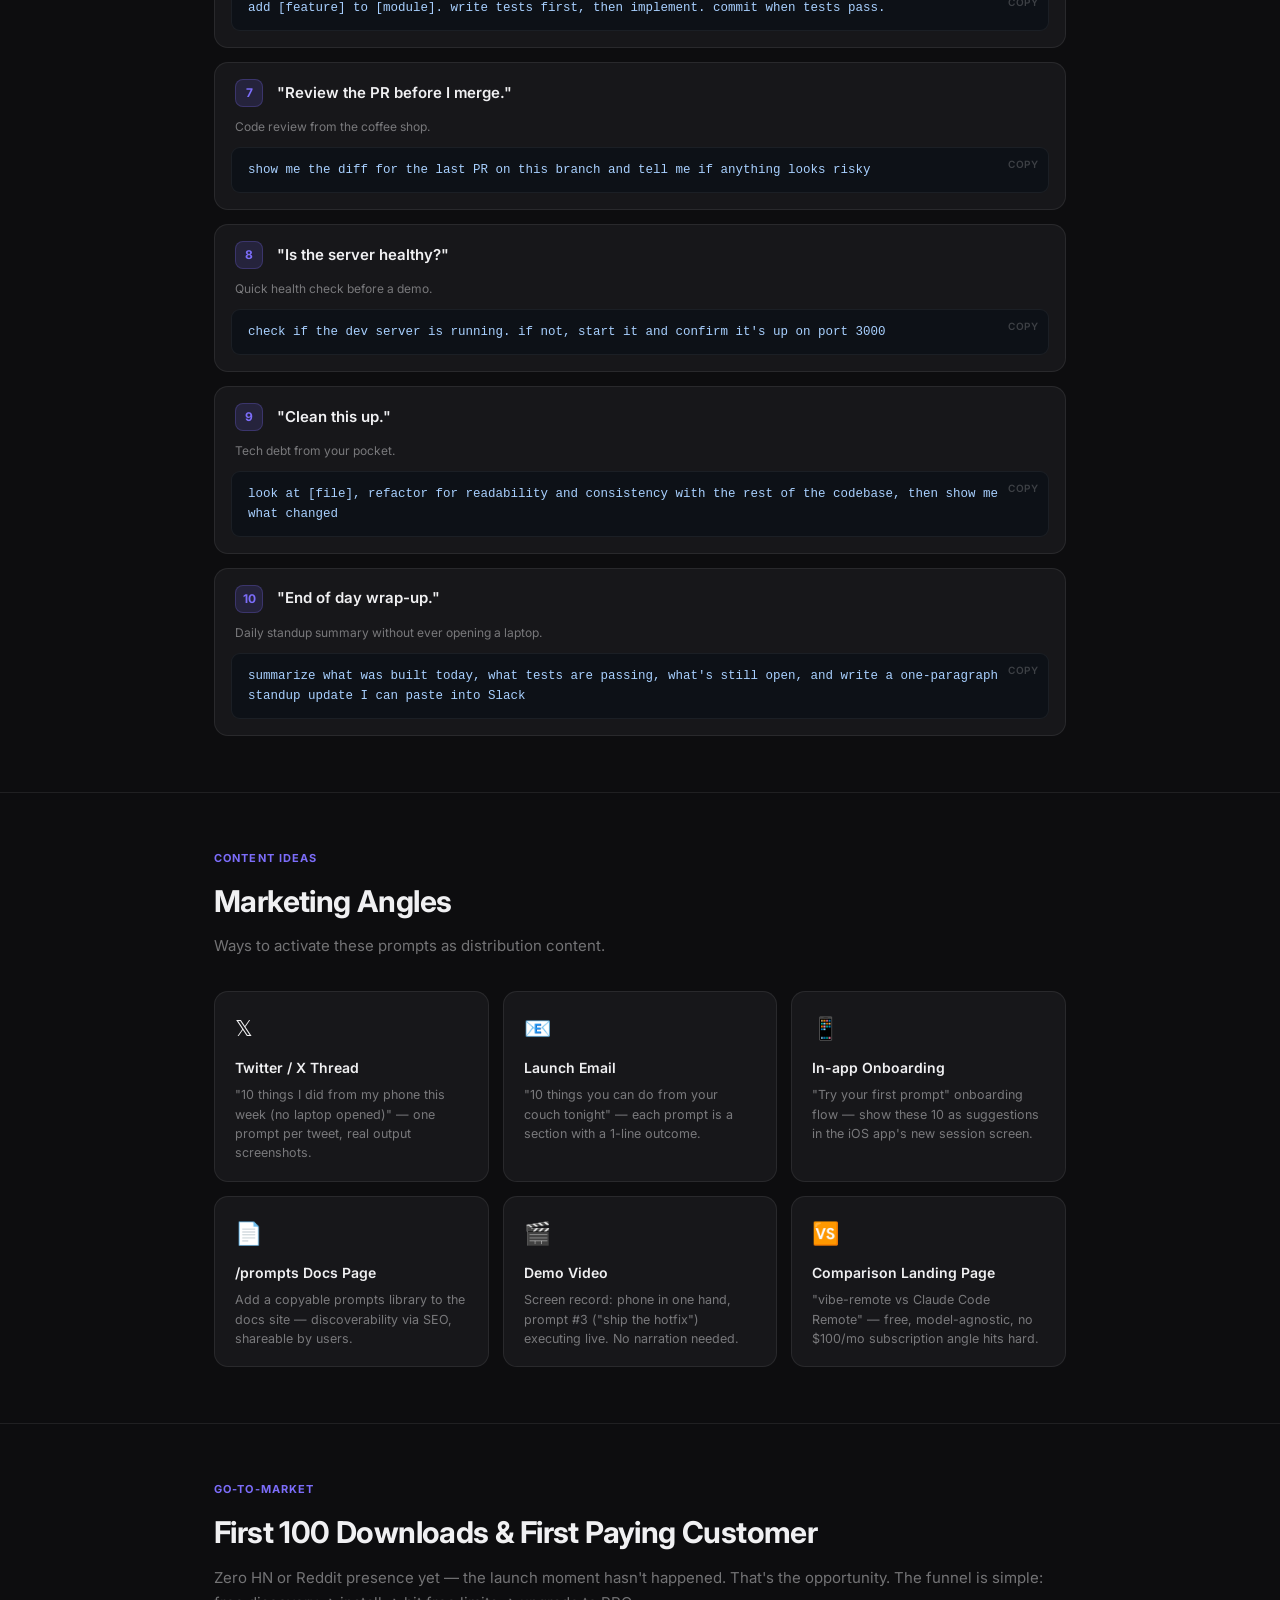
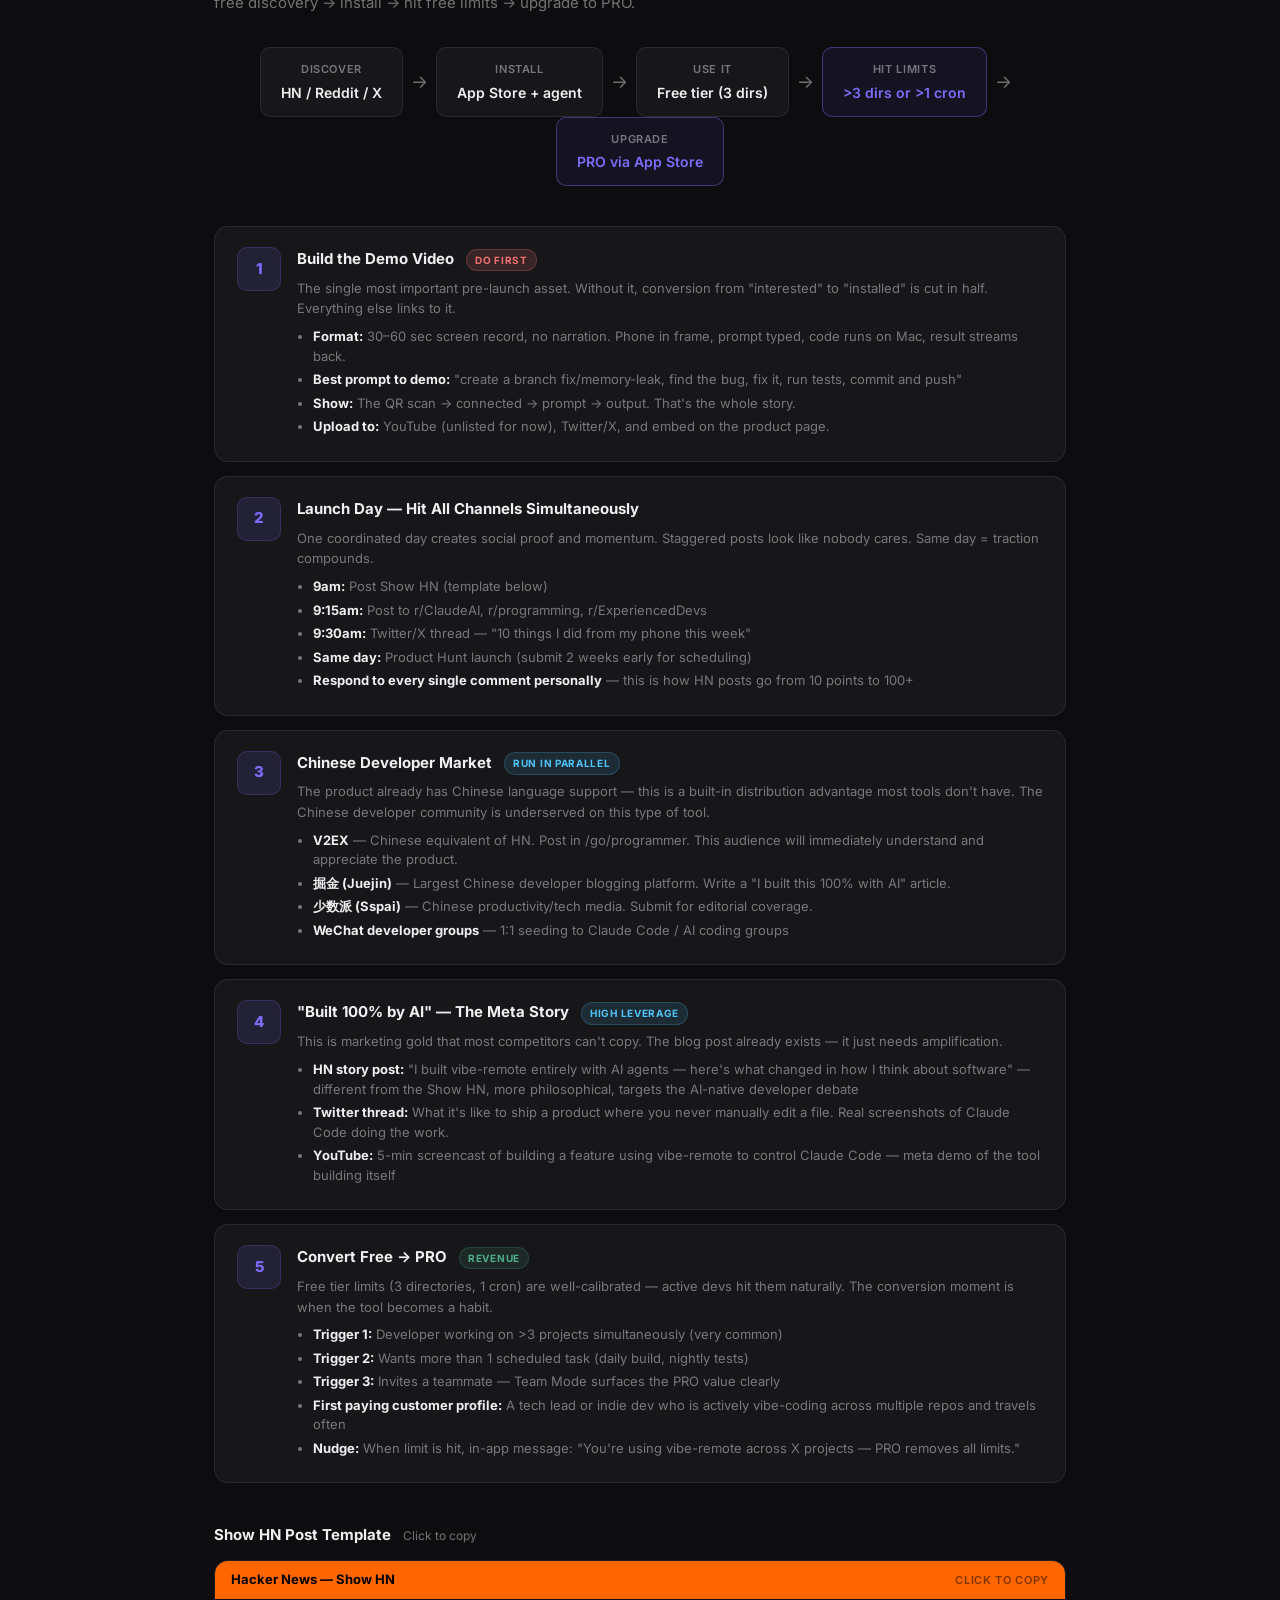
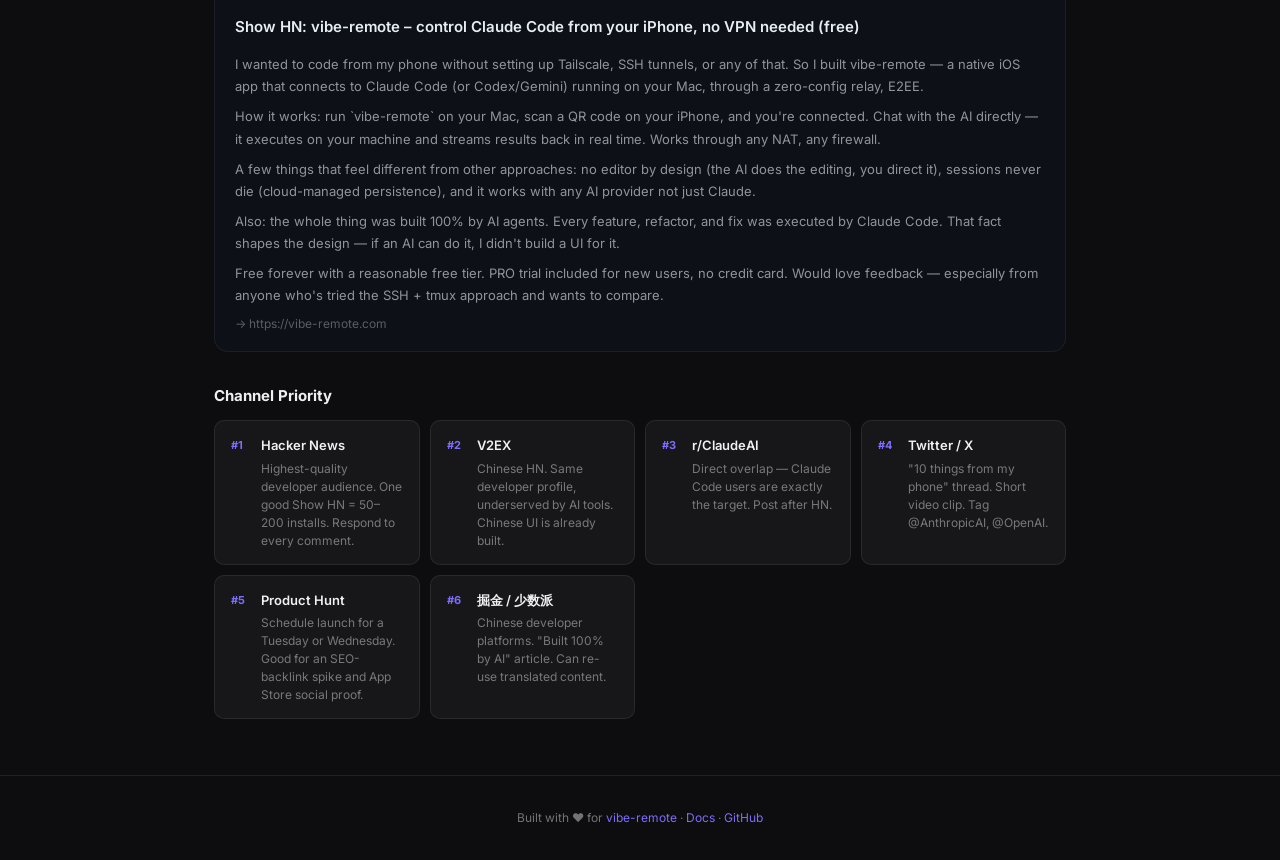
==== commit a65139d9: "Add GTM strategy: first 100 downloads + first paying customer - Funnel diagram (discover → install →" ====
--- a/index.html
+++ b/index.html
@@ -238,6 +238,103 @@
     .idea-icon { font-size: 22px; margin-bottom: 10px; }
     .idea-card h3 { font-size: 14px; font-weight: 600; margin-bottom: 6px; }
     .idea-card p { font-size: 12.5px; color: var(--muted); line-height: 1.55; }
+
+    /* ── GTM STRATEGY ── */
+    .funnel {
+      display: flex; align-items: center; justify-content: center;
+      flex-wrap: wrap; gap: 0; margin: 0 0 40px;
+    }
+    .funnel-step {
+      background: var(--surface);
+      border: 1px solid var(--border);
+      border-radius: 10px;
+      padding: 12px 20px;
+      text-align: center;
+      min-width: 130px;
+    }
+    .funnel-step .f-label { font-size: 11px; font-weight: 600; color: var(--muted); text-transform: uppercase; letter-spacing: .06em; }
+    .funnel-step .f-val { font-size: 14px; font-weight: 600; margin-top: 2px; }
+    .funnel-step.highlight { border-color: rgba(124,109,250,0.4); background: rgba(124,109,250,0.08); }
+    .funnel-step.highlight .f-val { color: var(--accent); }
+    .funnel-arrow { font-size: 18px; color: var(--muted); padding: 0 8px; }
+
+    .phase-list { display: flex; flex-direction: column; gap: 14px; margin-bottom: 40px; }
+    .phase-card {
+      background: var(--surface);
+      border: 1px solid var(--border);
+      border-radius: var(--radius);
+      padding: 20px 22px;
+      display: grid;
+      grid-template-columns: 44px 1fr;
+      gap: 16px;
+      transition: border-color .2s;
+    }
+    .phase-card:hover { border-color: rgba(124,109,250,0.3); }
+    .phase-num {
+      width: 44px; height: 44px; border-radius: 10px;
+      background: rgba(124,109,250,0.12);
+      border: 1px solid rgba(124,109,250,0.2);
+      display: flex; align-items: center; justify-content: center;
+      font-size: 15px; font-weight: 800; color: var(--accent);
+      flex-shrink: 0;
+    }
+    .phase-content h3 { font-size: 15px; font-weight: 700; margin-bottom: 6px; }
+    .phase-content p { font-size: 13px; color: var(--muted); line-height: 1.6; margin-bottom: 0; }
+    .phase-content ul { margin: 8px 0 0 0; padding-left: 16px; }
+    .phase-content ul li { font-size: 13px; color: var(--muted); margin-bottom: 4px; line-height: 1.5; }
+    .phase-content ul li strong { color: var(--text); }
+    .phase-badge {
+      display: inline-block;
+      font-size: 10px; font-weight: 700; letter-spacing: .07em;
+      text-transform: uppercase;
+      padding: 2px 8px; border-radius: 100px;
+      margin-left: 8px; vertical-align: middle;
+    }
+    .badge-critical { background: rgba(240,112,112,0.15); color: var(--red); border: 1px solid rgba(240,112,112,0.25); }
+    .badge-parallel { background: rgba(79,195,247,0.12); color: var(--accent2); border: 1px solid rgba(79,195,247,0.2); }
+    .badge-conversion { background: rgba(76,175,136,0.12); color: var(--green); border: 1px solid rgba(76,175,136,0.2); }
+
+    .hn-template {
+      background: #0d1117;
+      border: 1px solid rgba(255,255,255,0.06);
+      border-radius: var(--radius);
+      overflow: hidden;
+      margin-bottom: 32px;
+      cursor: pointer;
+    }
+    .hn-template:hover { border-color: rgba(255,102,0,0.3); }
+    .hn-bar {
+      background: #ff6600;
+      padding: 8px 16px;
+      display: flex; align-items: center; justify-content: space-between;
+    }
+    .hn-bar span { font-size: 13px; font-weight: 700; color: #000; }
+    .hn-bar .copy-hint { font-size: 11px; font-weight: 600; color: rgba(0,0,0,0.5); text-transform: uppercase; letter-spacing: .06em; }
+    .hn-body { padding: 16px 20px; }
+    .hn-title { font-size: 15px; font-weight: 600; color: #e6edf3; margin-bottom: 14px; }
+    .hn-body p { font-size: 13px; color: rgba(230,237,243,0.6); line-height: 1.7; margin-bottom: 8px; }
+    .hn-body p:last-child { margin-bottom: 0; }
+    .hn-template.copied .hn-bar .copy-hint::after { content: ' ✓ Copied'; }
+
+    .channel-grid {
+      display: grid;
+      grid-template-columns: repeat(auto-fit, minmax(200px, 1fr));
+      gap: 10px;
+    }
+    .channel-card {
+      background: var(--surface);
+      border: 1px solid var(--border);
+      border-radius: 10px;
+      padding: 14px 16px;
+      display: flex; align-items: flex-start; gap: 10px;
+    }
+    .channel-rank {
+      font-size: 11px; font-weight: 700;
+      min-width: 20px; color: var(--accent);
+      padding-top: 1px;
+    }
+    .channel-info h4 { font-size: 13px; font-weight: 600; margin-bottom: 3px; }
+    .channel-info p { font-size: 12px; color: var(--muted); line-height: 1.5; }
 
     /* ── FOOTER ── */
     footer {
@@ -612,6 +709,259 @@
   </div>
 </section>
 
+<!-- GTM STRATEGY -->
+<section>
+  <div class="container">
+    <div class="section-label" data-en>Go-To-Market</div>
+    <div class="section-label" data-zh>GTM 策略</div>
+    <h2 class="section-title" data-en>First 100 Downloads &amp; First Paying Customer</h2>
+    <h2 class="section-title" data-zh>前 100 次下载与第一位付费用户</h2>
+    <p class="section-desc" data-en>
+      Zero HN or Reddit presence yet — the launch moment hasn't happened. That's the opportunity.
+      The funnel is simple: free discovery → install → hit free limits → upgrade to PRO.
+    </p>
+    <p class="section-desc" data-zh>
+      目前在 HN 和 Reddit 上零曝光——发布时刻还未到来，这正是机会所在。
+      转化漏斗很简单：免费发现 → 安装 → 触达免费限制 → 升级 PRO。
+    </p>
+
+    <!-- FUNNEL -->
+    <div class="funnel">
+      <div class="funnel-step">
+        <div class="f-label" data-en>Discover</div>
+        <div class="f-label" data-zh>发现</div>
+        <div class="f-val" data-en>HN / Reddit / X</div>
+        <div class="f-val" data-zh>HN / V2EX / 掘金</div>
+      </div>
+      <div class="funnel-arrow">→</div>
+      <div class="funnel-step">
+        <div class="f-label" data-en>Install</div>
+        <div class="f-label" data-zh>安装</div>
+        <div class="f-val" data-en>App Store + agent</div>
+        <div class="f-val" data-zh>App Store + Agent</div>
+      </div>
+      <div class="funnel-arrow">→</div>
+      <div class="funnel-step">
+        <div class="f-label" data-en>Use it</div>
+        <div class="f-label" data-zh>使用</div>
+        <div class="f-val" data-en>Free tier (3 dirs)</div>
+        <div class="f-val" data-zh>免费版（3 个目录）</div>
+      </div>
+      <div class="funnel-arrow">→</div>
+      <div class="funnel-step highlight">
+        <div class="f-label" data-en>Hit limits</div>
+        <div class="f-label" data-zh>触达限制</div>
+        <div class="f-val" data-en>&gt;3 dirs or &gt;1 cron</div>
+        <div class="f-val" data-zh>超过 3 目录或 1 定时任务</div>
+      </div>
+      <div class="funnel-arrow">→</div>
+      <div class="funnel-step highlight">
+        <div class="f-label" data-en>Upgrade</div>
+        <div class="f-label" data-zh>升级</div>
+        <div class="f-val" data-en>PRO via App Store</div>
+        <div class="f-val" data-zh>App Store 内购 PRO</div>
+      </div>
+    </div>
+
+    <!-- PHASES EN -->
+    <div data-en>
+      <div class="phase-list">
+
+        <div class="phase-card">
+          <div class="phase-num">1</div>
+          <div class="phase-content">
+            <h3>Build the Demo Video <span class="phase-badge badge-critical">Do first</span></h3>
+            <p>The single most important pre-launch asset. Without it, conversion from "interested" to "installed" is cut in half. Everything else links to it.</p>
+            <ul>
+              <li><strong>Format:</strong> 30–60 sec screen record, no narration. Phone in frame, prompt typed, code runs on Mac, result streams back.</li>
+              <li><strong>Best prompt to demo:</strong> "create a branch fix/memory-leak, find the bug, fix it, run tests, commit and push"</li>
+              <li><strong>Show:</strong> The QR scan → connected → prompt → output. That's the whole story.</li>
+              <li><strong>Upload to:</strong> YouTube (unlisted for now), Twitter/X, and embed on the product page.</li>
+            </ul>
+          </div>
+        </div>
+
+        <div class="phase-card">
+          <div class="phase-num">2</div>
+          <div class="phase-content">
+            <h3>Launch Day — Hit All Channels Simultaneously</h3>
+            <p>One coordinated day creates social proof and momentum. Staggered posts look like nobody cares. Same day = traction compounds.</p>
+            <ul>
+              <li><strong>9am:</strong> Post Show HN (template below)</li>
+              <li><strong>9:15am:</strong> Post to r/ClaudeAI, r/programming, r/ExperiencedDevs</li>
+              <li><strong>9:30am:</strong> Twitter/X thread — "10 things I did from my phone this week"</li>
+              <li><strong>Same day:</strong> Product Hunt launch (submit 2 weeks early for scheduling)</li>
+              <li><strong>Respond to every single comment personally</strong> — this is how HN posts go from 10 points to 100+</li>
+            </ul>
+          </div>
+        </div>
+
+        <div class="phase-card">
+          <div class="phase-num">3</div>
+          <div class="phase-content">
+            <h3>Chinese Developer Market <span class="phase-badge badge-parallel">Run in parallel</span></h3>
+            <p>The product already has Chinese language support — this is a built-in distribution advantage most tools don't have. The Chinese developer community is underserved on this type of tool.</p>
+            <ul>
+              <li><strong>V2EX</strong> — Chinese equivalent of HN. Post in /go/programmer. This audience will immediately understand and appreciate the product.</li>
+              <li><strong>掘金 (Juejin)</strong> — Largest Chinese developer blogging platform. Write a "I built this 100% with AI" article.</li>
+              <li><strong>少数派 (Sspai)</strong> — Chinese productivity/tech media. Submit for editorial coverage.</li>
+              <li><strong>WeChat developer groups</strong> — 1:1 seeding to Claude Code / AI coding groups</li>
+            </ul>
+          </div>
+        </div>
+
+        <div class="phase-card">
+          <div class="phase-num">4</div>
+          <div class="phase-content">
+            <h3>"Built 100% by AI" — The Meta Story <span class="phase-badge badge-parallel">High leverage</span></h3>
+            <p>This is marketing gold that most competitors can't copy. The blog post already exists — it just needs amplification.</p>
+            <ul>
+              <li><strong>HN story post:</strong> "I built vibe-remote entirely with AI agents — here's what changed in how I think about software" — different from the Show HN, more philosophical, targets the AI-native developer debate</li>
+              <li><strong>Twitter thread:</strong> What it's like to ship a product where you never manually edit a file. Real screenshots of Claude Code doing the work.</li>
+              <li><strong>YouTube:</strong> 5-min screencast of building a feature using vibe-remote to control Claude Code — meta demo of the tool building itself</li>
+            </ul>
+          </div>
+        </div>
+
+        <div class="phase-card">
+          <div class="phase-num">5</div>
+          <div class="phase-content">
+            <h3>Convert Free → PRO <span class="phase-badge badge-conversion">Revenue</span></h3>
+            <p>Free tier limits (3 directories, 1 cron) are well-calibrated — active devs hit them naturally. The conversion moment is when the tool becomes a habit.</p>
+            <ul>
+              <li><strong>Trigger 1:</strong> Developer working on &gt;3 projects simultaneously (very common)</li>
+              <li><strong>Trigger 2:</strong> Wants more than 1 scheduled task (daily build, nightly tests)</li>
+              <li><strong>Trigger 3:</strong> Invites a teammate — Team Mode surfaces the PRO value clearly</li>
+              <li><strong>First paying customer profile:</strong> A tech lead or indie dev who is actively vibe-coding across multiple repos and travels often</li>
+              <li><strong>Nudge:</strong> When limit is hit, in-app message: "You're using vibe-remote across X projects — PRO removes all limits."</li>
+            </ul>
+          </div>
+        </div>
+
+      </div>
+
+      <!-- HN TEMPLATE -->
+      <h3 style="font-size:15px;font-weight:700;margin-bottom:12px;">Show HN Post Template <span style="font-size:12px;font-weight:400;color:var(--muted);margin-left:8px;">Click to copy</span></h3>
+      <div class="hn-template" onclick="copyHN(this)">
+        <div class="hn-bar">
+          <span>Hacker News — Show HN</span>
+          <span class="copy-hint">Click to copy</span>
+        </div>
+        <div class="hn-body">
+          <div class="hn-title">Show HN: vibe-remote – control Claude Code from your iPhone, no VPN needed (free)</div>
+          <p>I wanted to code from my phone without setting up Tailscale, SSH tunnels, or any of that. So I built vibe-remote — a native iOS app that connects to Claude Code (or Codex/Gemini) running on your Mac, through a zero-config relay, E2EE.</p>
+          <p>How it works: run `vibe-remote` on your Mac, scan a QR code on your iPhone, and you're connected. Chat with the AI directly — it executes on your machine and streams results back in real time. Works through any NAT, any firewall.</p>
+          <p>A few things that feel different from other approaches: no editor by design (the AI does the editing, you direct it), sessions never die (cloud-managed persistence), and it works with any AI provider not just Claude.</p>
+          <p>Also: the whole thing was built 100% by AI agents. Every feature, refactor, and fix was executed by Claude Code. That fact shapes the design — if an AI can do it, I didn't build a UI for it.</p>
+          <p>Free forever with a reasonable free tier. PRO trial included for new users, no credit card. Would love feedback — especially from anyone who's tried the SSH + tmux approach and wants to compare.</p>
+          <p style="color:rgba(230,237,243,0.35);font-size:12px;">→ https://vibe-remote.com</p>
+        </div>
+      </div>
+
+      <!-- CHANNEL PRIORITY -->
+      <h3 style="font-size:15px;font-weight:700;margin-bottom:12px;">Channel Priority</h3>
+      <div class="channel-grid">
+        <div class="channel-card"><div class="channel-rank">#1</div><div class="channel-info"><h4>Hacker News</h4><p>Highest-quality developer audience. One good Show HN = 50–200 installs. Respond to every comment.</p></div></div>
+        <div class="channel-card"><div class="channel-rank">#2</div><div class="channel-info"><h4>V2EX</h4><p>Chinese HN. Same developer profile, underserved by AI tools. Chinese UI is already built.</p></div></div>
+        <div class="channel-card"><div class="channel-rank">#3</div><div class="channel-info"><h4>r/ClaudeAI</h4><p>Direct overlap — Claude Code users are exactly the target. Post after HN.</p></div></div>
+        <div class="channel-card"><div class="channel-rank">#4</div><div class="channel-info"><h4>Twitter / X</h4><p>"10 things from my phone" thread. Short video clip. Tag @AnthropicAI, @OpenAI.</p></div></div>
+        <div class="channel-card"><div class="channel-rank">#5</div><div class="channel-info"><h4>Product Hunt</h4><p>Schedule launch for a Tuesday or Wednesday. Good for an SEO-backlink spike and App Store social proof.</p></div></div>
+        <div class="channel-card"><div class="channel-rank">#6</div><div class="channel-info"><h4>掘金 / 少数派</h4><p>Chinese developer platforms. "Built 100% by AI" article. Can re-use translated content.</p></div></div>
+      </div>
+    </div>
+
+    <!-- PHASES ZH -->
+    <div data-zh>
+      <div class="phase-list">
+
+        <div class="phase-card">
+          <div class="phase-num">1</div>
+          <div class="phase-content">
+            <h3>制作演示视频 <span class="phase-badge badge-critical">优先完成</span></h3>
+            <p>发布前最重要的素材。没有它，"感兴趣"到"安装"的转化率会减少一半。所有渠道都需要链接到它。</p>
+            <ul>
+              <li><strong>格式：</strong>30–60 秒屏幕录制，无需解说。手机入镜，输入提示词，Mac 执行代码，结果实时返回。</li>
+              <li><strong>最佳演示提示词：</strong>"create a branch fix/memory-leak, find the bug, fix it, run tests, commit and push"</li>
+              <li><strong>展示流程：</strong>扫码 → 连接 → 发送提示词 → 看到输出。这就是整个故事。</li>
+              <li><strong>上传至：</strong>YouTube（暂时不公开）、Twitter/X，并嵌入产品页面。</li>
+            </ul>
+          </div>
+        </div>
+
+        <div class="phase-card">
+          <div class="phase-num">2</div>
+          <div class="phase-content">
+            <h3>发布日——同步覆盖所有渠道</h3>
+            <p>同一天发布能形成社交证明和势头。分散发布看起来像没人关注。同天发布 = 流量相互叠加。</p>
+            <ul>
+              <li><strong>上午 9 点：</strong>发布 Show HN（使用下方模板）</li>
+              <li><strong>上午 9:15：</strong>发布至 r/ClaudeAI、r/programming、r/ExperiencedDevs</li>
+              <li><strong>上午 9:30：</strong>Twitter/X 帖子——"本周我用手机完成的 10 件开发任务"</li>
+              <li><strong>同天：</strong>Product Hunt 发布（提前两周提交审核）</li>
+              <li><strong>亲自回复每一条评论</strong>——这是 HN 帖子从 10 分涨到 100+ 的关键</li>
+            </ul>
+          </div>
+        </div>
+
+        <div class="phase-card">
+          <div class="phase-num">3</div>
+          <div class="phase-content">
+            <h3>中文开发者市场 <span class="phase-badge badge-parallel">并行推进</span></h3>
+            <p>产品已内置中文支持——这是大多数工具没有的分发优势。中文开发者社区对此类工具的需求尚未被满足。</p>
+            <ul>
+              <li><strong>V2EX</strong>——中文版 HN，发布至 /go/programmer。这里的用户会立即理解并欣赏这个产品。</li>
+              <li><strong>掘金</strong>——中国最大开发者博客平台。写一篇"我用 AI 100% 构建了这个工具"的文章。</li>
+              <li><strong>少数派</strong>——中文科技媒体，申请编辑推荐。</li>
+              <li><strong>微信开发者群</strong>——在 Claude Code / AI 编程相关群组进行定向推广</li>
+            </ul>
+          </div>
+        </div>
+
+        <div class="phase-card">
+          <div class="phase-num">4</div>
+          <div class="phase-content">
+            <h3>「100% 由 AI 构建」——元叙事角度 <span class="phase-badge badge-parallel">高杠杆</span></h3>
+            <p>这是大多数竞品无法复制的营销优势。博客文章已经存在——只需要放大传播。</p>
+            <ul>
+              <li><strong>HN 故事帖：</strong>"我用 AI Agent 完整构建了 vibe-remote——这改变了我对软件的思考方式"——与 Show HN 不同，更具哲学性，面向 AI 原生开发者争论</li>
+              <li><strong>Twitter 帖子：</strong>展示从不手动编辑文件来交付产品的感受。附上 Claude Code 工作中的真实截图。</li>
+              <li><strong>YouTube：</strong>5 分钟录屏，展示用 vibe-remote 控制 Claude Code 来构建新功能的过程——工具构建自身的元演示</li>
+            </ul>
+          </div>
+        </div>
+
+        <div class="phase-card">
+          <div class="phase-num">5</div>
+          <div class="phase-content">
+            <h3>免费转付费转化 <span class="phase-badge badge-conversion">营收</span></h3>
+            <p>免费版限制（3 个目录，1 个定时任务）设计合理——活跃开发者会自然触达。转化时机是当工具成为习惯之后。</p>
+            <ul>
+              <li><strong>触发点 1：</strong>同时开发 3 个以上项目（非常普遍）</li>
+              <li><strong>触发点 2：</strong>需要超过 1 个定时任务（每日构建、夜间测试）</li>
+              <li><strong>触发点 3：</strong>邀请队友——团队模式会清晰呈现 PRO 的价值</li>
+              <li><strong>第一位付费用户画像：</strong>跨多个代码库进行 vibe-coding、经常出差的技术负责人或独立开发者</li>
+              <li><strong>转化推送：</strong>触达限制时，应用内消息："您正在 X 个项目中使用 vibe-remote——PRO 可移除所有限制。"</li>
+            </ul>
+          </div>
+        </div>
+
+      </div>
+
+      <!-- CHANNEL PRIORITY ZH -->
+      <h3 style="font-size:15px;font-weight:700;margin-bottom:12px;">渠道优先级</h3>
+      <div class="channel-grid">
+        <div class="channel-card"><div class="channel-rank">#1</div><div class="channel-info"><h4>Hacker News</h4><p>质量最高的开发者社区。一篇好的 Show HN = 50–200 次安装。亲自回复每条评论。</p></div></div>
+        <div class="channel-card"><div class="channel-rank">#2</div><div class="channel-info"><h4>V2EX</h4><p>中文版 HN。相同的开发者画像，AI 工具市场尚未饱和。中文界面已内置。</p></div></div>
+        <div class="channel-card"><div class="channel-rank">#3</div><div class="channel-info"><h4>r/ClaudeAI</h4><p>高度重合——Claude Code 用户正是目标用户。在 HN 发布后跟进。</p></div></div>
+        <div class="channel-card"><div class="channel-rank">#4</div><div class="channel-info"><h4>Twitter / X</h4><p>"手机完成的 10 件任务"帖子，附短视频。@AnthropicAI @OpenAI。</p></div></div>
+        <div class="channel-card"><div class="channel-rank">#5</div><div class="channel-info"><h4>Product Hunt</h4><p>选择周二或周三发布。有助于 SEO 外链和 App Store 社交证明。</p></div></div>
+        <div class="channel-card"><div class="channel-rank">#6</div><div class="channel-info"><h4>掘金 / 少数派</h4><p>中文开发者平台。发布"100% 由 AI 构建"文章，可复用已翻译内容。</p></div></div>
+      </div>
+    </div>
+
+  </div>
+</section>
+
 <!-- FOOTER -->
 <footer>
   <p data-en>Built with ❤️ for <a href="https://vibe-remote.com" target="_blank">vibe-remote</a> · <a href="https://vibe-remote.com/doc" target="_blank">Docs</a> · <a href="https://github.com/ymzuiku/vibe-remote" target="_blank">GitHub</a></p>
@@ -635,7 +985,17 @@
     });
   }
 
-  // Sync lang toggle button state
+  function copyHN(el) {
+    const title = el.querySelector('.hn-title').innerText;
+    const paras = [...el.querySelectorAll('.hn-body p')].map(p => p.innerText).join('\n\n');
+    const text = title + '\n\n' + paras;
+    navigator.clipboard.writeText(text).then(() => {
+      el.classList.add('copied');
+      setTimeout(() => el.classList.remove('copied'), 2500);
+    });
+  }
+
+  
   document.querySelectorAll('.lang-btn').forEach(btn => {
     btn.addEventListener('click', () => {
       const lang = btn.textContent.trim() === '中文' ? 'zh' : 'en';
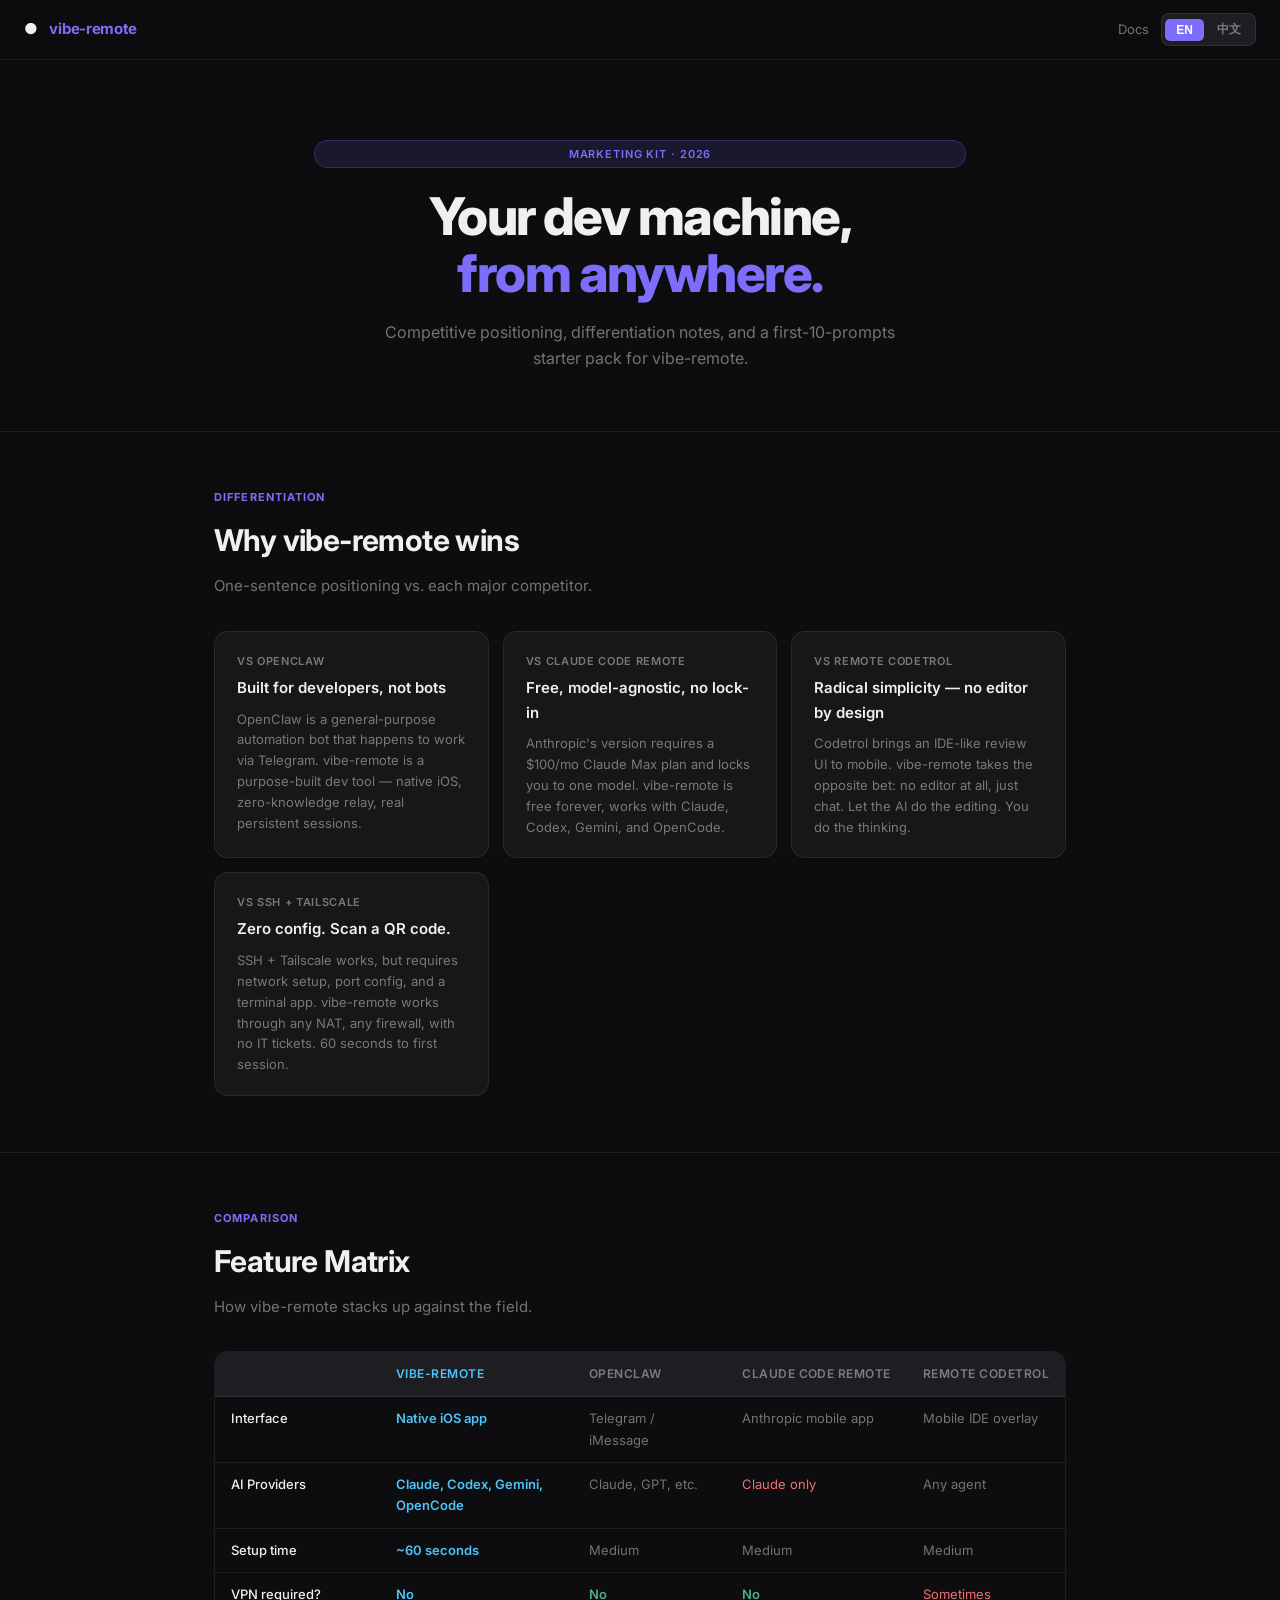
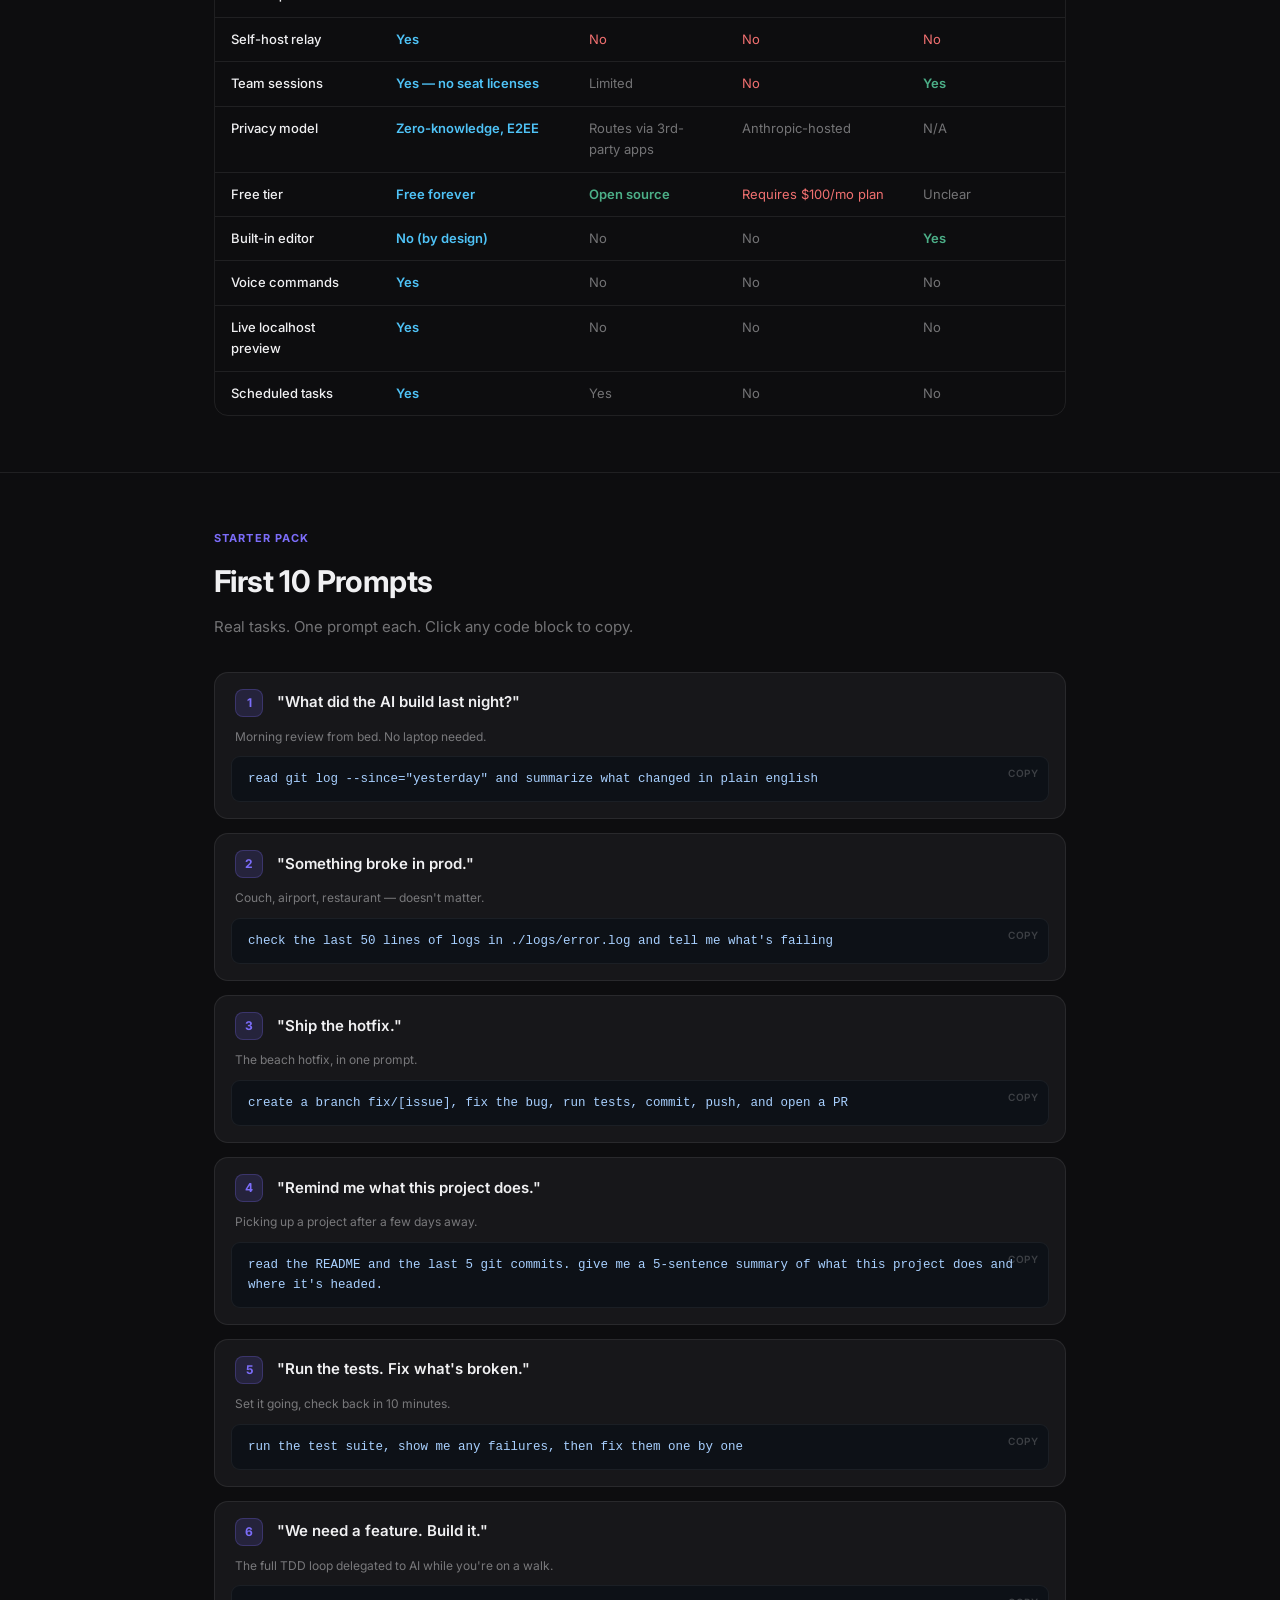
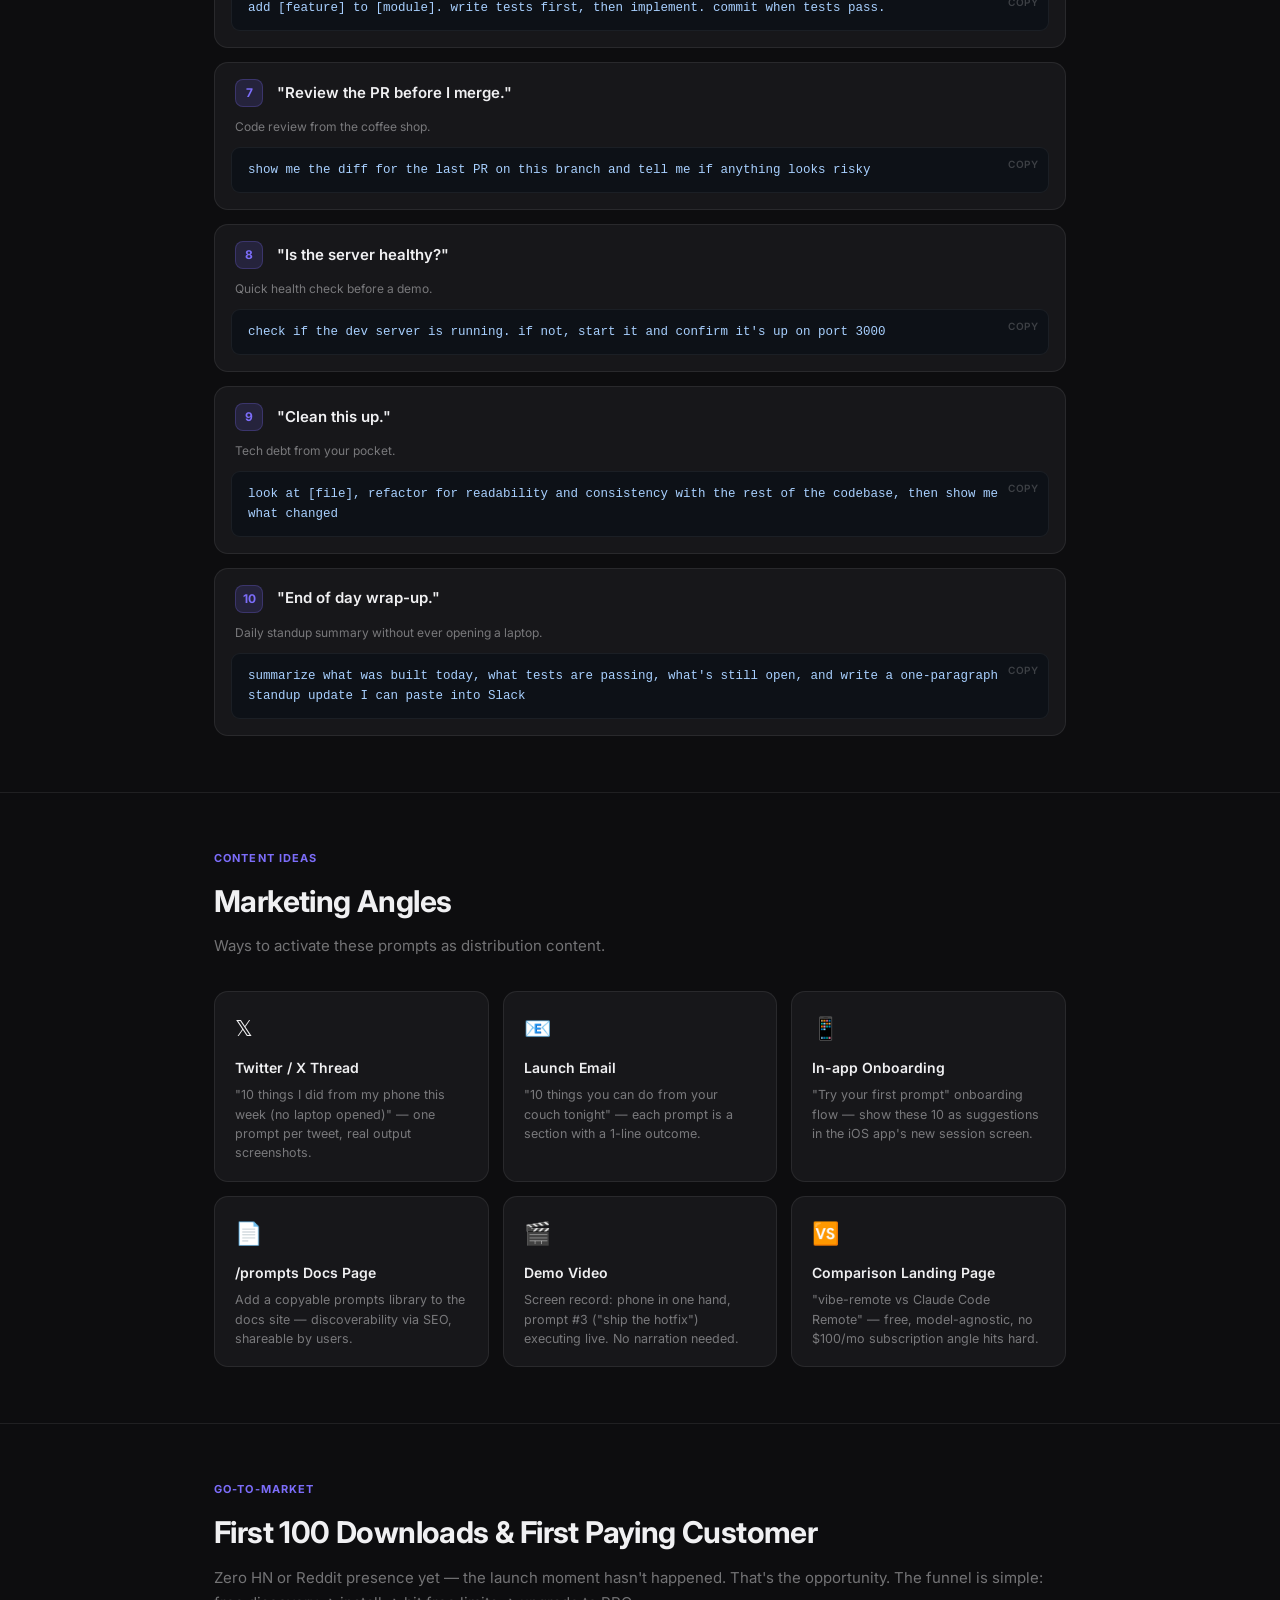
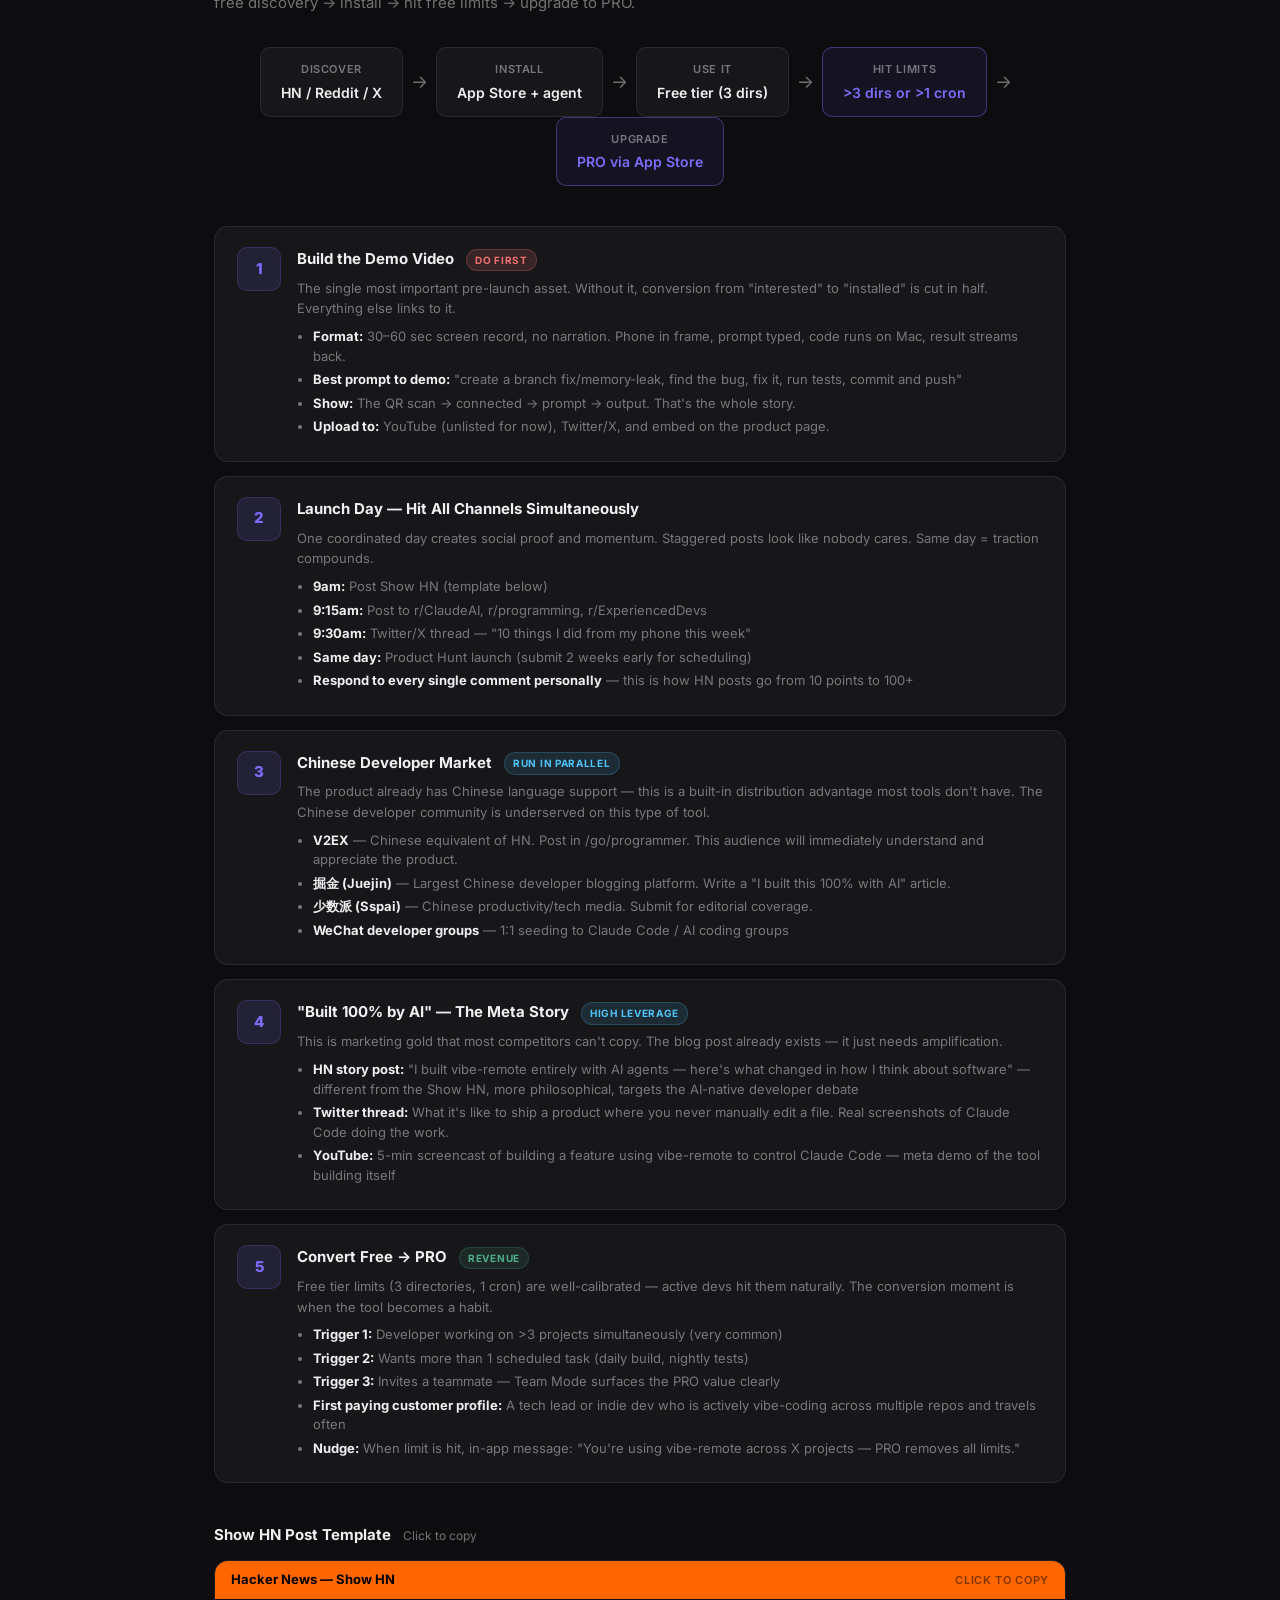
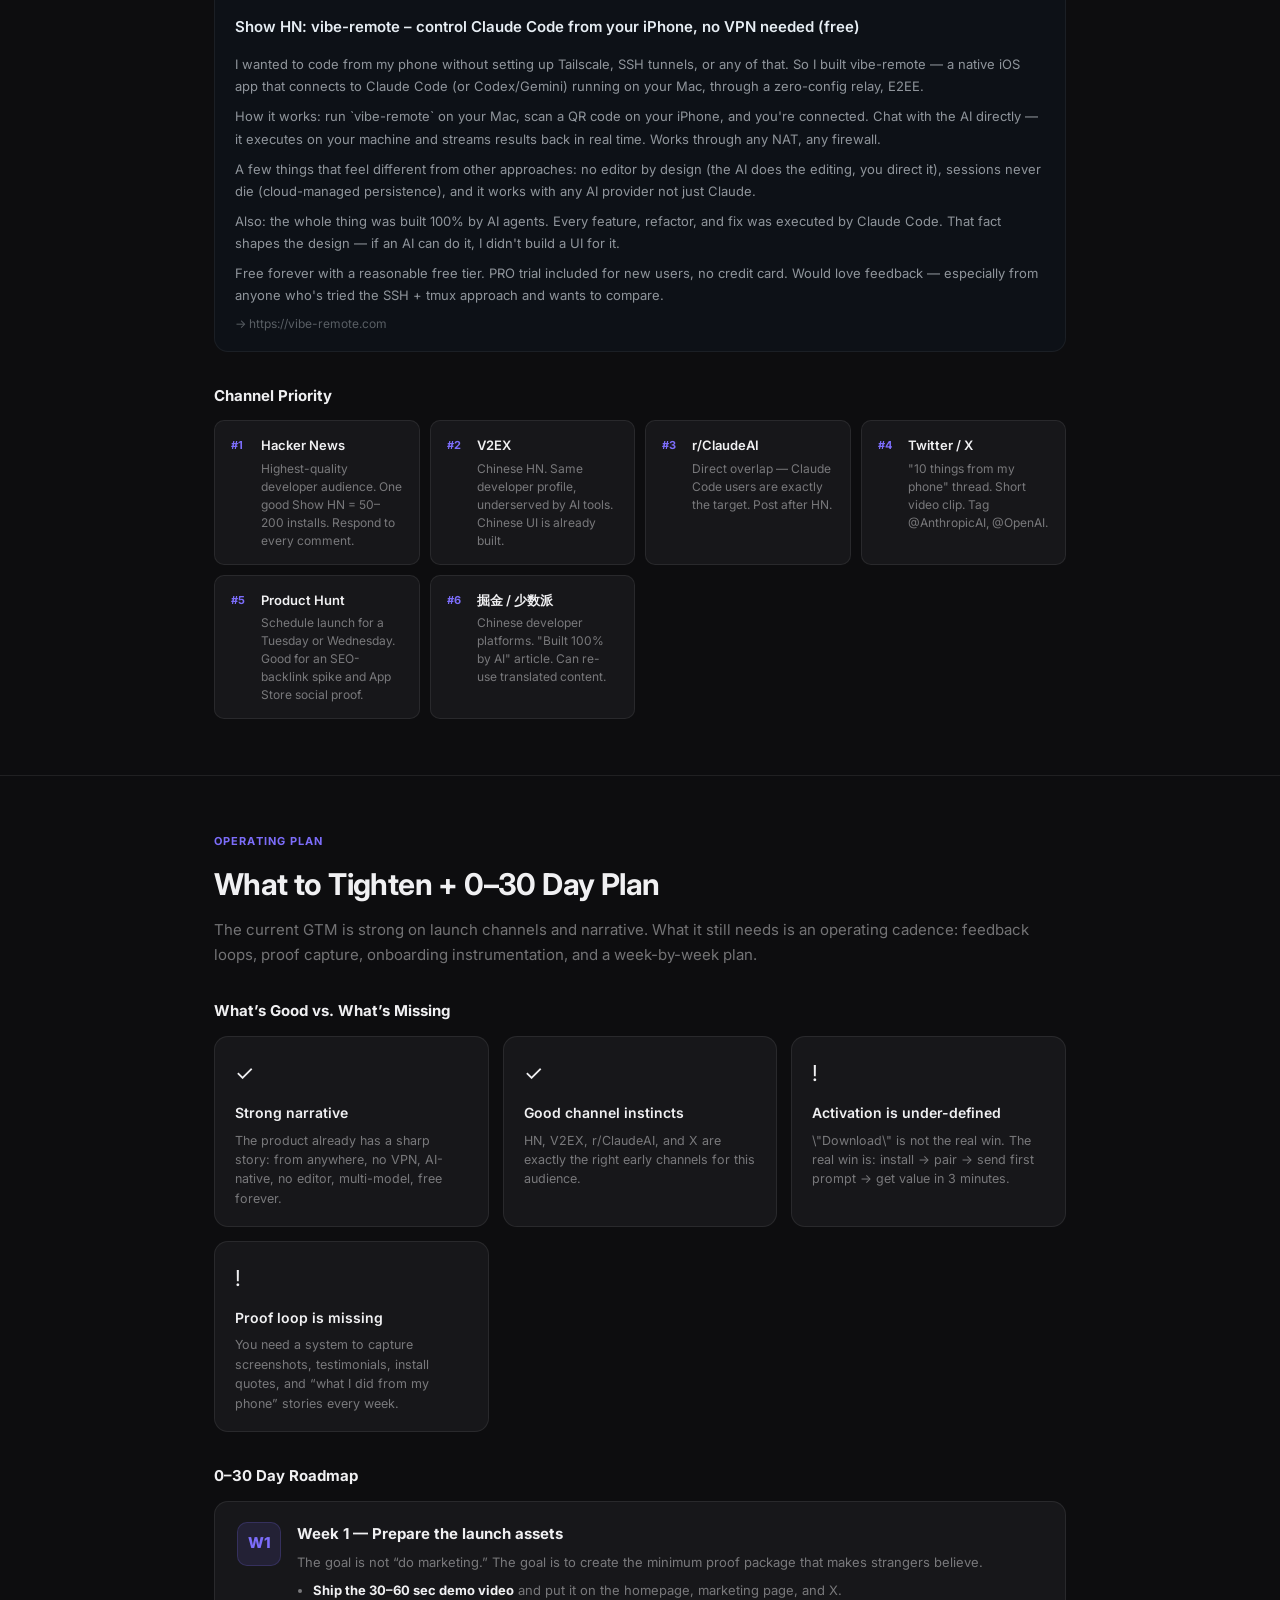
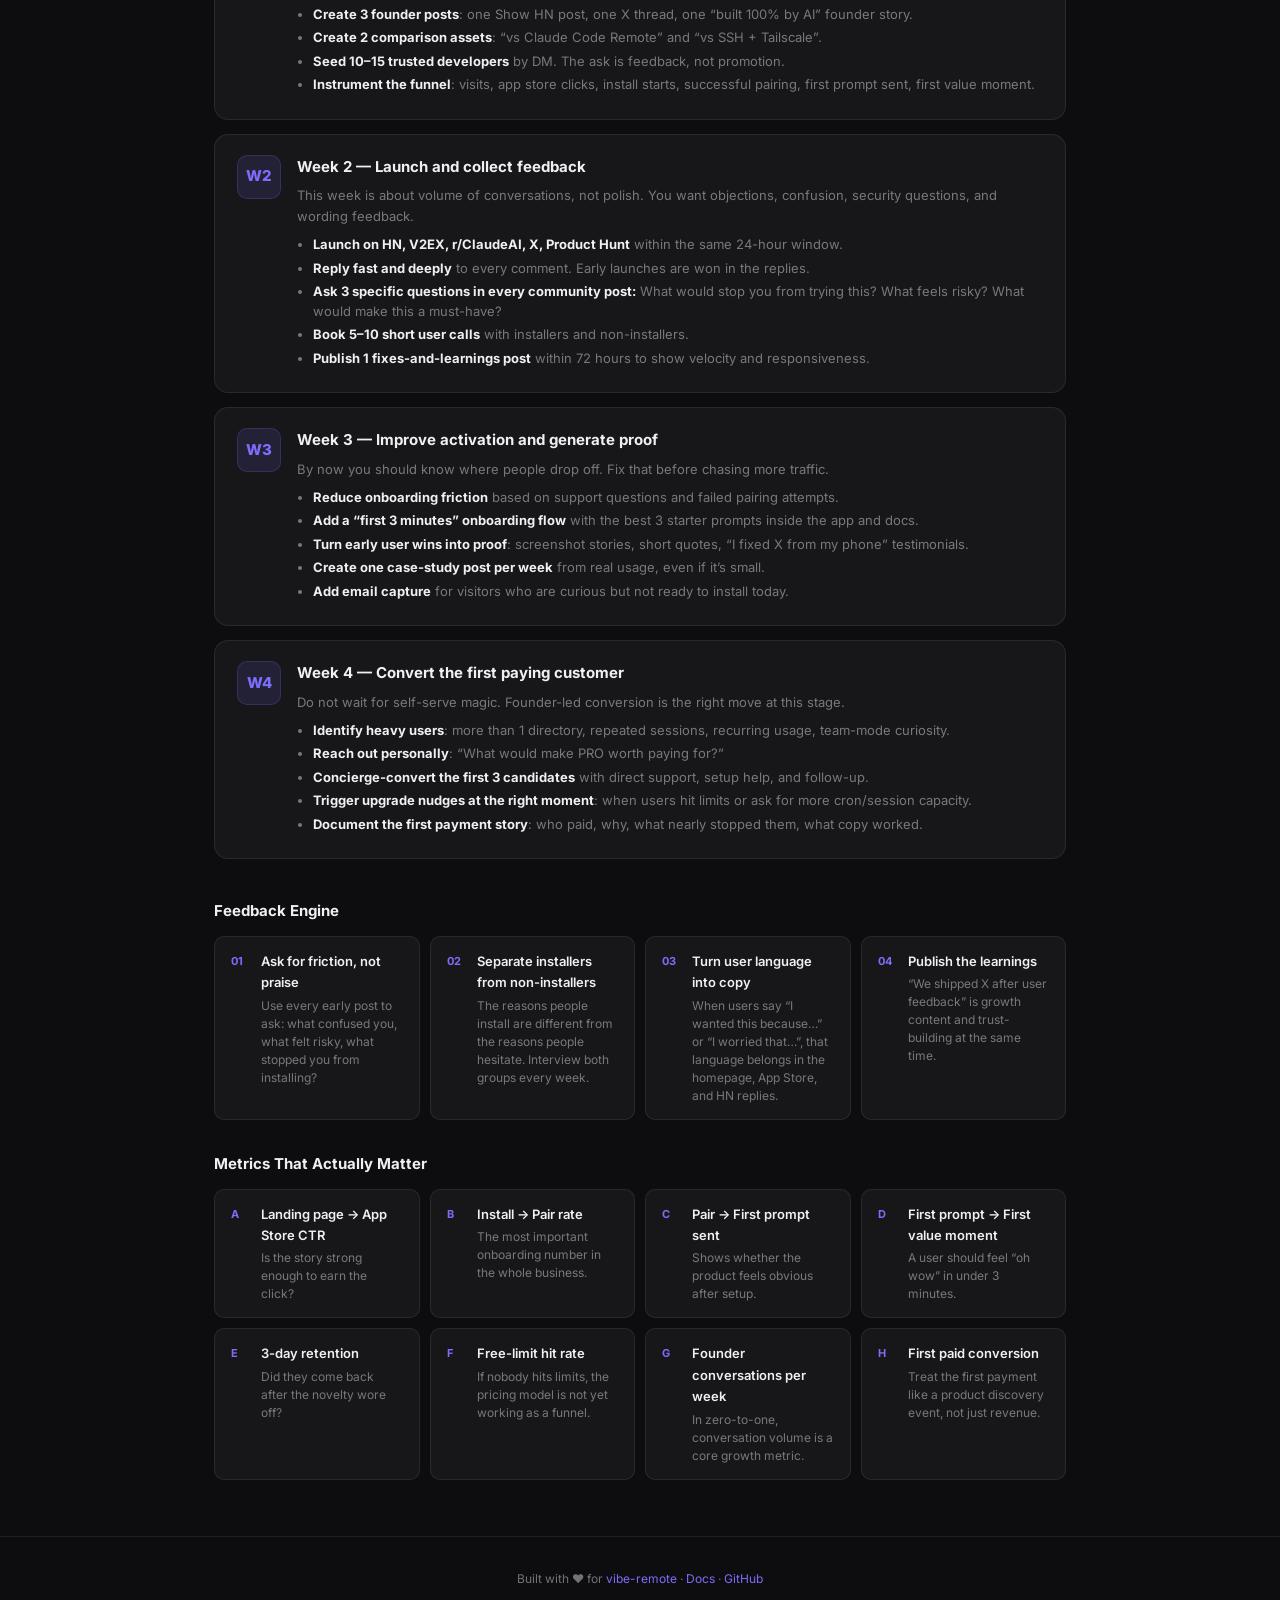
==== commit e88fe794: "Add 30-day GTM operating plan - Add critique of current GTM plan - Add bilingual 0-30 day roadmap - " ====
--- a/index.html
+++ b/index.html
@@ -962,6 +962,242 @@
   </div>
 </section>
 
+<!-- 30-DAY OPERATING PLAN -->
+<section>
+  <div class="container">
+    <div class="section-label" data-en>Operating Plan</div>
+    <div class="section-label" data-zh>执行方案</div>
+    <h2 class="section-title" data-en>What to Tighten + 0–30 Day Plan</h2>
+    <h2 class="section-title" data-zh>需要补强的部分 + 0–30 天计划</h2>
+    <p class="section-desc" data-en>
+      The current GTM is strong on launch channels and narrative. What it still needs is an operating cadence:
+      feedback loops, proof capture, onboarding instrumentation, and a week-by-week plan.
+    </p>
+    <p class="section-desc" data-zh>
+      当前 GTM 在渠道选择和叙事上已经很强，但还缺少真正的执行系统：
+      反馈回路、证据沉淀、激活数据埋点，以及逐周推进计划。
+    </p>
+
+    <h3 style="font-size:15px;font-weight:700;margin-bottom:12px;" data-en>What’s Good vs. What’s Missing</h3>
+    <h3 style="font-size:15px;font-weight:700;margin-bottom:12px;" data-zh>现有计划的优点与缺口</h3>
+    <div class="ideas-grid" style="margin-bottom:32px;">
+      <div class="idea-card">
+        <div class="idea-icon">✓</div>
+        <h3 data-en>Strong narrative</h3>
+        <h3 data-zh>叙事足够强</h3>
+        <p data-en>The product already has a sharp story: from anywhere, no VPN, AI-native, no editor, multi-model, free forever.</p>
+        <p data-zh>产品故事已经很清晰：随时随地、无需 VPN、AI 原生、无编辑器、多模型支持、永久免费。</p>
+      </div>
+      <div class="idea-card">
+        <div class="idea-icon">✓</div>
+        <h3 data-en>Good channel instincts</h3>
+        <h3 data-zh>渠道判断正确</h3>
+        <p data-en>HN, V2EX, r/ClaudeAI, and X are exactly the right early channels for this audience.</p>
+        <p data-zh>HN、V2EX、r/ClaudeAI 和 X，都是这个产品早期最合适的渠道。</p>
+      </div>
+      <div class="idea-card">
+        <div class="idea-icon">!</div>
+        <h3 data-en>Activation is under-defined</h3>
+        <h3 data-zh>激活路径还不够清晰</h3>
+        <p data-en>\"Download\" is not the real win. The real win is: install → pair → send first prompt → get value in 3 minutes.</p>
+        <p data-zh>“下载”不是最终目标。真正的目标是：安装 → 配对 → 发送第一条提示词 → 在 3 分钟内获得价值。</p>
+      </div>
+      <div class="idea-card">
+        <div class="idea-icon">!</div>
+        <h3 data-en>Proof loop is missing</h3>
+        <h3 data-zh>证据飞轮还缺失</h3>
+        <p data-en>You need a system to capture screenshots, testimonials, install quotes, and “what I did from my phone” stories every week.</p>
+        <p data-zh>你需要一个持续沉淀截图、评价、安装反馈和“我用手机完成了什么”故事的机制。</p>
+      </div>
+    </div>
+
+    <h3 style="font-size:15px;font-weight:700;margin-bottom:12px;" data-en>0–30 Day Roadmap</h3>
+    <h3 style="font-size:15px;font-weight:700;margin-bottom:12px;" data-zh>0–30 天路线图</h3>
+
+    <div data-en>
+      <div class="phase-list">
+        <div class="phase-card">
+          <div class="phase-num">W1</div>
+          <div class="phase-content">
+            <h3>Week 1 — Prepare the launch assets</h3>
+            <p>The goal is not “do marketing.” The goal is to create the minimum proof package that makes strangers believe.</p>
+            <ul>
+              <li><strong>Ship the 30–60 sec demo video</strong> and put it on the homepage, marketing page, and X.</li>
+              <li><strong>Create 3 founder posts</strong>: one Show HN post, one X thread, one “built 100% by AI” founder story.</li>
+              <li><strong>Create 2 comparison assets</strong>: “vs Claude Code Remote” and “vs SSH + Tailscale”.</li>
+              <li><strong>Seed 10–15 trusted developers</strong> by DM. The ask is feedback, not promotion.</li>
+              <li><strong>Instrument the funnel</strong>: visits, app store clicks, install starts, successful pairing, first prompt sent, first value moment.</li>
+            </ul>
+          </div>
+        </div>
+
+        <div class="phase-card">
+          <div class="phase-num">W2</div>
+          <div class="phase-content">
+            <h3>Week 2 — Launch and collect feedback</h3>
+            <p>This week is about volume of conversations, not polish. You want objections, confusion, security questions, and wording feedback.</p>
+            <ul>
+              <li><strong>Launch on HN, V2EX, r/ClaudeAI, X, Product Hunt</strong> within the same 24-hour window.</li>
+              <li><strong>Reply fast and deeply</strong> to every comment. Early launches are won in the replies.</li>
+              <li><strong>Ask 3 specific questions in every community post:</strong> What would stop you from trying this? What feels risky? What would make this a must-have?</li>
+              <li><strong>Book 5–10 short user calls</strong> with installers and non-installers.</li>
+              <li><strong>Publish 1 fixes-and-learnings post</strong> within 72 hours to show velocity and responsiveness.</li>
+            </ul>
+          </div>
+        </div>
+
+        <div class="phase-card">
+          <div class="phase-num">W3</div>
+          <div class="phase-content">
+            <h3>Week 3 — Improve activation and generate proof</h3>
+            <p>By now you should know where people drop off. Fix that before chasing more traffic.</p>
+            <ul>
+              <li><strong>Reduce onboarding friction</strong> based on support questions and failed pairing attempts.</li>
+              <li><strong>Add a “first 3 minutes” onboarding flow</strong> with the best 3 starter prompts inside the app and docs.</li>
+              <li><strong>Turn early user wins into proof</strong>: screenshot stories, short quotes, “I fixed X from my phone” testimonials.</li>
+              <li><strong>Create one case-study post per week</strong> from real usage, even if it’s small.</li>
+              <li><strong>Add email capture</strong> for visitors who are curious but not ready to install today.</li>
+            </ul>
+          </div>
+        </div>
+
+        <div class="phase-card">
+          <div class="phase-num">W4</div>
+          <div class="phase-content">
+            <h3>Week 4 — Convert the first paying customer</h3>
+            <p>Do not wait for self-serve magic. Founder-led conversion is the right move at this stage.</p>
+            <ul>
+              <li><strong>Identify heavy users</strong>: more than 1 directory, repeated sessions, recurring usage, team-mode curiosity.</li>
+              <li><strong>Reach out personally</strong>: “What would make PRO worth paying for?”</li>
+              <li><strong>Concierge-convert the first 3 candidates</strong> with direct support, setup help, and follow-up.</li>
+              <li><strong>Trigger upgrade nudges at the right moment</strong>: when users hit limits or ask for more cron/session capacity.</li>
+              <li><strong>Document the first payment story</strong>: who paid, why, what nearly stopped them, what copy worked.</li>
+            </ul>
+          </div>
+        </div>
+      </div>
+    </div>
+
+    <div data-zh>
+      <div class="phase-list">
+        <div class="phase-card">
+          <div class="phase-num">W1</div>
+          <div class="phase-content">
+            <h3>第 1 周——准备发布资产</h3>
+            <p>目标不是泛泛地“做营销”，而是做出最小但足够有说服力的证据包，让陌生人相信这个产品。</p>
+            <ul>
+              <li><strong>完成 30–60 秒演示视频</strong>，并放到官网、营销页和 X。</li>
+              <li><strong>准备 3 条创始人内容</strong>：Show HN、X 线程、“100% 由 AI 构建”的创始人故事。</li>
+              <li><strong>准备 2 个对比资产</strong>：“vs Claude Code Remote”和“vs SSH + Tailscale”。</li>
+              <li><strong>私信 10–15 位可信开发者</strong>，请求反馈，而不是请求转发。</li>
+              <li><strong>打通转化埋点</strong>：访问、App Store 点击、安装开始、成功配对、首次提示词、首次价值时刻。</li>
+            </ul>
+          </div>
+        </div>
+
+        <div class="phase-card">
+          <div class="phase-num">W2</div>
+          <div class="phase-content">
+            <h3>第 2 周——发布并收集反馈</h3>
+            <p>这一周重点不是“更精致”，而是获取足够多的真实反馈：反对意见、困惑点、安全顾虑和文案理解偏差。</p>
+            <ul>
+              <li><strong>在 24 小时内同步发布</strong>：HN、V2EX、r/ClaudeAI、X、Product Hunt。</li>
+              <li><strong>快速且深入回复每条评论</strong>——早期发布往往赢在评论区。</li>
+              <li><strong>每个社区帖子都问 3 个问题：</strong>什么会阻止你尝试？哪里最让你担心？什么会让它变成必备工具？</li>
+              <li><strong>约 5–10 个短访谈</strong>，同时覆盖已安装和未安装用户。</li>
+              <li><strong>72 小时内发布 1 篇“修了什么/学到了什么”</strong>，展示产品迭代速度。</li>
+            </ul>
+          </div>
+        </div>
+
+        <div class="phase-card">
+          <div class="phase-num">W3</div>
+          <div class="phase-content">
+            <h3>第 3 周——优化激活并沉淀证据</h3>
+            <p>到这时你应该已经知道用户在哪一步流失。先修激活，再继续买更多流量。</p>
+            <ul>
+              <li><strong>根据支持问题和失败配对记录</strong>，降低 onboarding 阻力。</li>
+              <li><strong>添加“前 3 分钟”上手流程</strong>，在 app 和文档里推荐最好的 3 条提示词。</li>
+              <li><strong>把早期用户成果变成证据</strong>：截图故事、短评、“我用手机修复了 X”的真实反馈。</li>
+              <li><strong>每周至少产出 1 篇案例内容</strong>，哪怕规模很小。</li>
+              <li><strong>补上邮箱收集</strong>，留住那些感兴趣但今天还不准备安装的人。</li>
+            </ul>
+          </div>
+        </div>
+
+        <div class="phase-card">
+          <div class="phase-num">W4</div>
+          <div class="phase-content">
+            <h3>第 4 周——拿下第一位付费用户</h3>
+            <p>不要指望自动化自发转化。在这个阶段，创始人亲自推动成交才是正确动作。</p>
+            <ul>
+              <li><strong>识别重度用户</strong>：多目录使用、反复开启会话、频繁回访、对团队模式感兴趣。</li>
+              <li><strong>主动私聊</strong>：“什么会让 PRO 变得值得付费？”</li>
+              <li><strong>人工跟进前 3 个付费候选人</strong>，提供安装帮助、使用建议和后续支持。</li>
+              <li><strong>在正确时机触发升级提示</strong>：用户触达限制，或主动询问更多 cron / session 能力时。</li>
+              <li><strong>记录第一笔付款的完整故事</strong>：谁付了钱、为什么、差点在哪一步放弃、哪段文案起了作用。</li>
+            </ul>
+          </div>
+        </div>
+      </div>
+    </div>
+
+    <h3 style="font-size:15px;font-weight:700;margin-bottom:12px;" data-en>Feedback Engine</h3>
+    <h3 style="font-size:15px;font-weight:700;margin-bottom:12px;" data-zh>反馈引擎</h3>
+    <div class="channel-grid" style="margin-bottom:32px;">
+      <div class="channel-card">
+        <div class="channel-rank">01</div>
+        <div class="channel-info">
+          <h4 data-en>Ask for friction, not praise</h4>
+          <h4 data-zh>优先收集阻力，不是表扬</h4>
+          <p data-en>Use every early post to ask: what confused you, what felt risky, what stopped you from installing?</p>
+          <p data-zh>每一条早期内容都要问：哪里让你困惑？哪里让你担心？是什么阻止你安装？</p>
+        </div>
+      </div>
+      <div class="channel-card">
+        <div class="channel-rank">02</div>
+        <div class="channel-info">
+          <h4 data-en>Separate installers from non-installers</h4>
+          <h4 data-zh>区分已安装与未安装人群</h4>
+          <p data-en>The reasons people install are different from the reasons people hesitate. Interview both groups every week.</p>
+          <p data-zh>人们安装的原因，与人们犹豫不装的原因并不一样。每周都要分别访谈这两类人。</p>
+        </div>
+      </div>
+      <div class="channel-card">
+        <div class="channel-rank">03</div>
+        <div class="channel-info">
+          <h4 data-en>Turn user language into copy</h4>
+          <h4 data-zh>把用户原话直接变成文案</h4>
+          <p data-en>When users say “I wanted this because…” or “I worried that…”, that language belongs in the homepage, App Store, and HN replies.</p>
+          <p data-zh>当用户说“我想用它是因为……”或“我担心的是……”，这些原话就应该进入官网、App Store 和 HN 回复里。</p>
+        </div>
+      </div>
+      <div class="channel-card">
+        <div class="channel-rank">04</div>
+        <div class="channel-info">
+          <h4 data-en>Publish the learnings</h4>
+          <h4 data-zh>公开你的学习过程</h4>
+          <p data-en>“We shipped X after user feedback” is growth content and trust-building at the same time.</p>
+          <p data-zh>“我们根据用户反馈上线了 X” 既是增长内容，也是建立信任的方式。</p>
+        </div>
+      </div>
+    </div>
+
+    <h3 style="font-size:15px;font-weight:700;margin-bottom:12px;" data-en>Metrics That Actually Matter</h3>
+    <h3 style="font-size:15px;font-weight:700;margin-bottom:12px;" data-zh>真正重要的指标</h3>
+    <div class="channel-grid">
+      <div class="channel-card"><div class="channel-rank">A</div><div class="channel-info"><h4 data-en>Landing page → App Store CTR</h4><h4 data-zh>官网到 App Store 点击率</h4><p data-en>Is the story strong enough to earn the click?</p><p data-zh>产品故事是否足够强，能让用户点进 App Store？</p></div></div>
+      <div class="channel-card"><div class="channel-rank">B</div><div class="channel-info"><h4 data-en>Install → Pair rate</h4><h4 data-zh>安装到成功配对转化率</h4><p data-en>The most important onboarding number in the whole business.</p><p data-zh>这是整个业务里最重要的 onboarding 指标。</p></div></div>
+      <div class="channel-card"><div class="channel-rank">C</div><div class="channel-info"><h4 data-en>Pair → First prompt sent</h4><h4 data-zh>配对到发送第一条提示词</h4><p data-en>Shows whether the product feels obvious after setup.</p><p data-zh>反映用户在完成连接后，是否立刻知道该怎么用。</p></div></div>
+      <div class="channel-card"><div class="channel-rank">D</div><div class="channel-info"><h4 data-en>First prompt → First value moment</h4><h4 data-zh>第一条提示词到首次价值时刻</h4><p data-en>A user should feel “oh wow” in under 3 minutes.</p><p data-zh>用户应在 3 分钟内感受到“这真有用”。</p></div></div>
+      <div class="channel-card"><div class="channel-rank">E</div><div class="channel-info"><h4 data-en>3-day retention</h4><h4 data-zh>3 日留存</h4><p data-en>Did they come back after the novelty wore off?</p><p data-zh>新鲜感过去之后，他们是否还会回来？</p></div></div>
+      <div class="channel-card"><div class="channel-rank">F</div><div class="channel-info"><h4 data-en>Free-limit hit rate</h4><h4 data-zh>免费限制触达率</h4><p data-en>If nobody hits limits, the pricing model is not yet working as a funnel.</p><p data-zh>如果没人触达限制，说明当前定价模型还没有真正形成转化漏斗。</p></div></div>
+      <div class="channel-card"><div class="channel-rank">G</div><div class="channel-info"><h4 data-en>Founder conversations per week</h4><h4 data-zh>每周创始人对话数</h4><p data-en>In zero-to-one, conversation volume is a core growth metric.</p><p data-zh>在 0 到 1 阶段，“和用户聊了多少次”本身就是核心增长指标。</p></div></div>
+      <div class="channel-card"><div class="channel-rank">H</div><div class="channel-info"><h4 data-en>First paid conversion</h4><h4 data-zh>首个付费转化</h4><p data-en>Treat the first payment like a product discovery event, not just revenue.</p><p data-zh>第一笔付费更像一次产品发现事件，而不只是营收。</p></div></div>
+    </div>
+  </div>
+</section>
+
 <!-- FOOTER -->
 <footer>
   <p data-en>Built with ❤️ for <a href="https://vibe-remote.com" target="_blank">vibe-remote</a> · <a href="https://vibe-remote.com/doc" target="_blank">Docs</a> · <a href="https://github.com/ymzuiku/vibe-remote" target="_blank">GitHub</a></p>
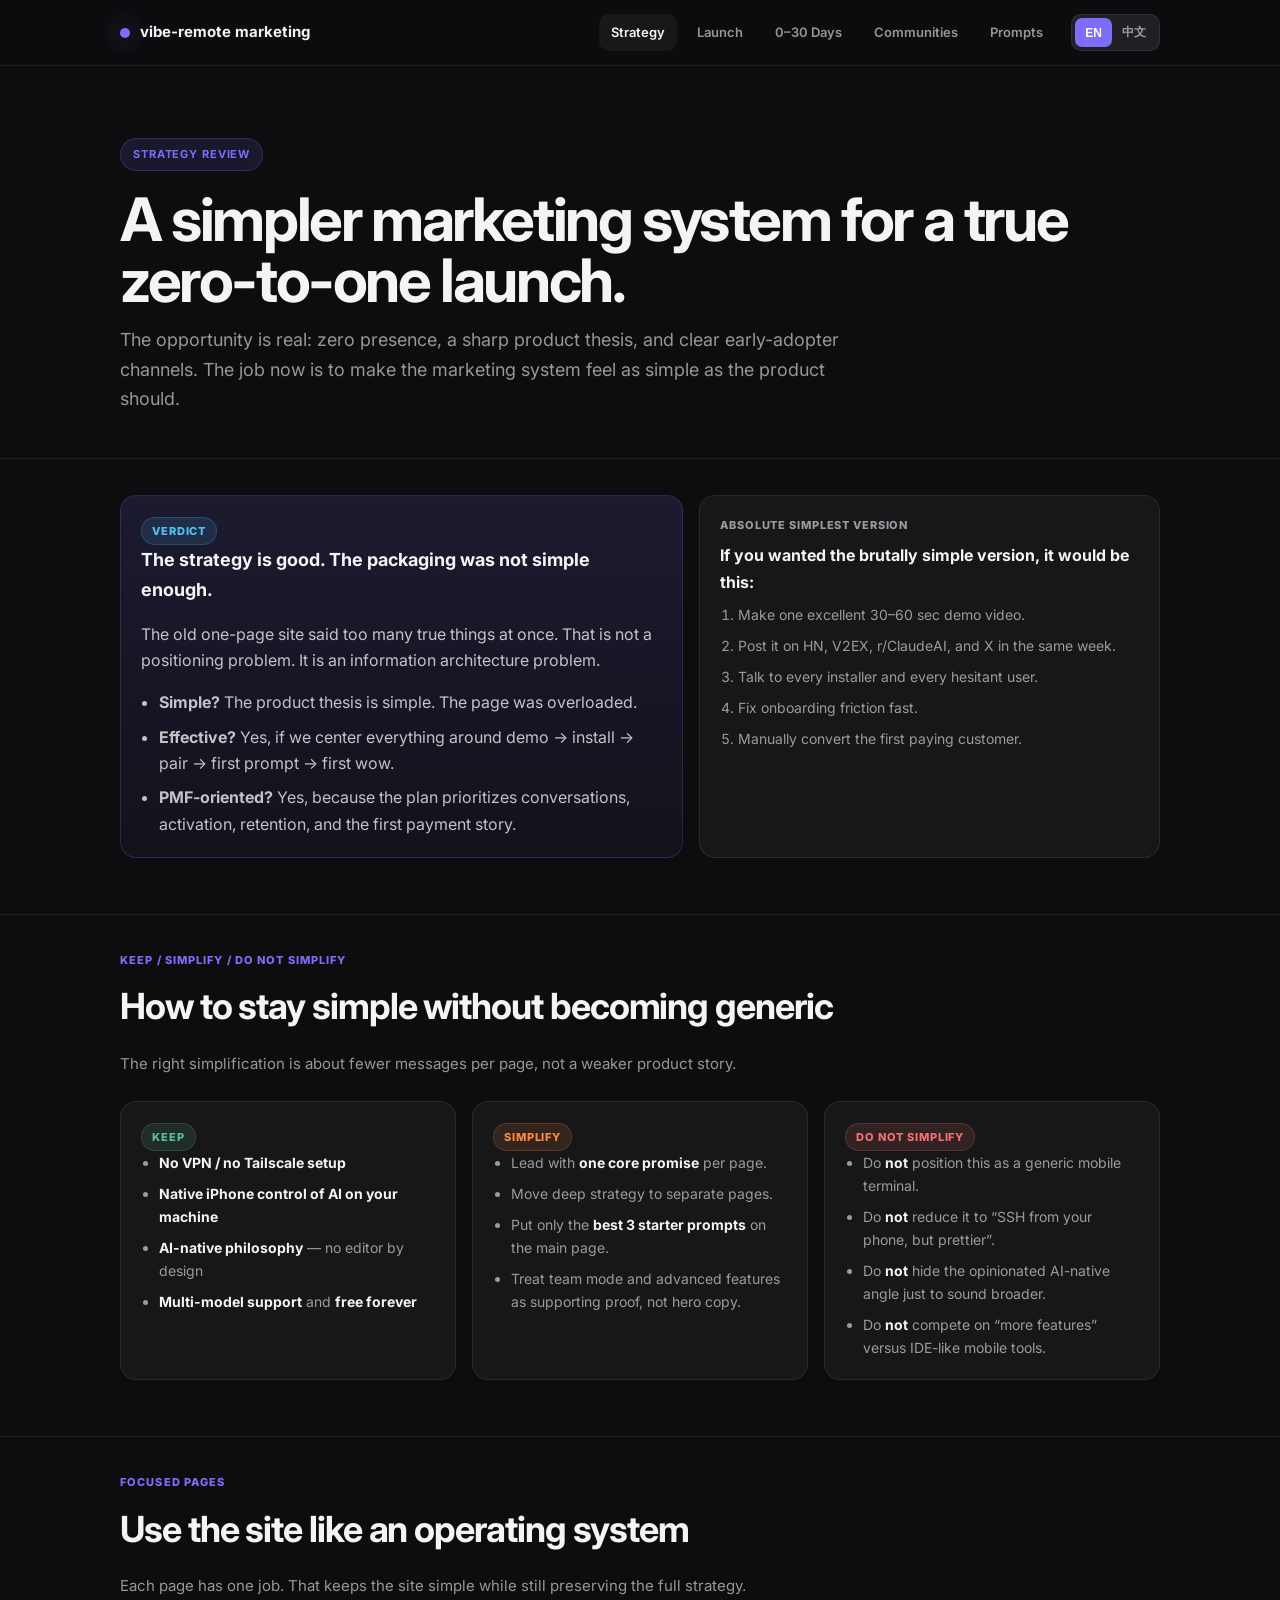
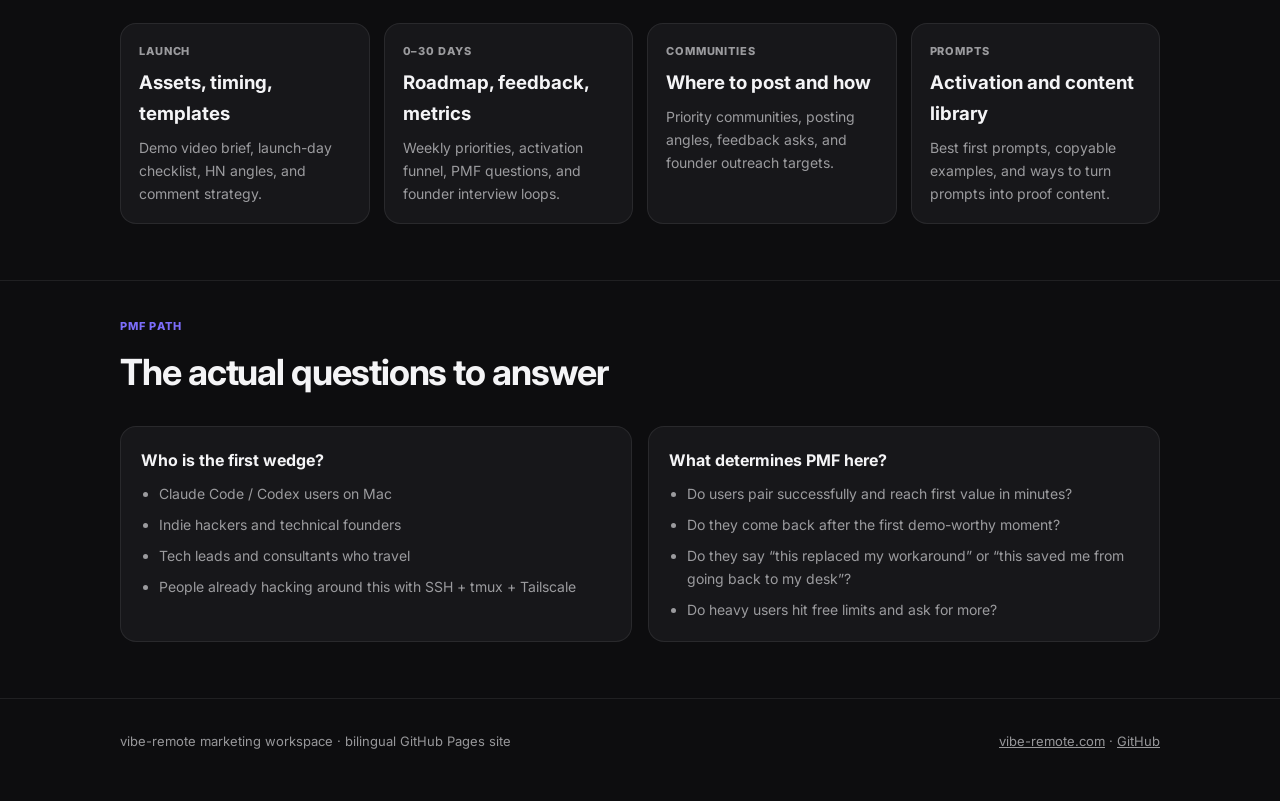
==== commit e680c0a8: "Refactor marketing site into focused pages - Split dense one-page strategy into overview, launch, ro" ====
--- a/index.html
+++ b/index.html
@@ -1,1243 +1 @@
-<!DOCTYPE html>
-<html lang="en">
-<head>
-  <meta charset="utf-8" />
-  <meta name="viewport" content="width=device-width, initial-scale=1" />
-  <title>vibe-remote — Marketing Kit</title>
-  <meta name="description" content="Competitive positioning, differentiation, and first-10-prompts starter pack for vibe-remote." />
-  <link rel="preconnect" href="https://fonts.googleapis.com" />
-  <link rel="preconnect" href="https://fonts.gstatic.com" crossorigin />
-  <link href="https://fonts.googleapis.com/css2?family=Inter:wght@300;400;500;600;700;800&display=swap" rel="stylesheet" />
-  <style>
-    :root {
-      --bg: #0d0d0f;
-      --surface: #17171a;
-      --surface2: #1e1e22;
-      --border: rgba(255,255,255,0.08);
-      --text: #f0f0f2;
-      --muted: rgba(240,240,242,0.45);
-      --accent: #7c6dfa;
-      --accent2: #4fc3f7;
-      --green: #4caf88;
-      --red: #f07070;
-      --radius: 14px;
-    }
-    * { box-sizing: border-box; margin: 0; padding: 0; }
-    html { scroll-behavior: smooth; }
-    body {
-      font-family: 'Inter', system-ui, sans-serif;
-      background: var(--bg);
-      color: var(--text);
-      line-height: 1.65;
-      -webkit-font-smoothing: antialiased;
-    }
-
-    /* ── NAV ── */
-    nav {
-      position: sticky; top: 0; z-index: 100;
-      background: rgba(13,13,15,0.85);
-      backdrop-filter: blur(16px);
-      border-bottom: 1px solid var(--border);
-      padding: 0 24px;
-      height: 60px;
-      display: flex; align-items: center; justify-content: space-between;
-    }
-    .nav-logo {
-      font-size: 15px; font-weight: 700; letter-spacing: -0.02em;
-      color: var(--text); text-decoration: none; display: flex; align-items: center; gap: 8px;
-    }
-    .nav-logo span { color: var(--accent); }
-    .nav-right { display: flex; align-items: center; gap: 12px; }
-    .nav-link {
-      font-size: 13px; color: var(--muted); text-decoration: none;
-      transition: color .2s;
-    }
-    .nav-link:hover { color: var(--text); }
-
-    /* ── LANG TOGGLE ── */
-    .lang-toggle {
-      display: flex; align-items: center; gap: 2px;
-      background: var(--surface2);
-      border: 1px solid var(--border);
-      border-radius: 8px;
-      padding: 3px;
-    }
-    .lang-btn {
-      padding: 4px 11px;
-      border-radius: 5px;
-      font-size: 12px; font-weight: 600;
-      cursor: pointer; border: none;
-      background: transparent;
-      color: var(--muted);
-      transition: all .2s;
-    }
-    .lang-btn.active {
-      background: var(--accent);
-      color: #fff;
-    }
-
-    /* ── LAYOUT ── */
-    .container { max-width: 900px; margin: 0 auto; padding: 0 24px; }
-
-    /* ── HERO ── */
-    .hero {
-      padding: 80px 24px 60px;
-      text-align: center;
-      max-width: 700px;
-      margin: 0 auto;
-    }
-    .hero-badge {
-      display: inline-block;
-      font-size: 11px; font-weight: 600; letter-spacing: .08em;
-      text-transform: uppercase;
-      color: var(--accent);
-      background: rgba(124,109,250,0.12);
-      border: 1px solid rgba(124,109,250,0.25);
-      padding: 4px 12px; border-radius: 100px;
-      margin-bottom: 20px;
-    }
-    .hero h1 {
-      font-size: clamp(32px, 6vw, 52px);
-      font-weight: 800; letter-spacing: -0.03em;
-      line-height: 1.1;
-      margin-bottom: 16px;
-    }
-    .hero h1 em { font-style: normal; color: var(--accent); }
-    .hero-sub {
-      font-size: 16px; color: var(--muted);
-      max-width: 520px; margin: 0 auto;
-    }
-
-    /* ── SECTION ── */
-    section { padding: 56px 0; border-top: 1px solid var(--border); }
-    .section-label {
-      font-size: 11px; font-weight: 700; letter-spacing: .1em;
-      text-transform: uppercase; color: var(--accent);
-      margin-bottom: 10px;
-    }
-    .section-title {
-      font-size: clamp(22px, 4vw, 30px);
-      font-weight: 700; letter-spacing: -0.02em;
-      margin-bottom: 8px;
-    }
-    .section-desc { font-size: 15px; color: var(--muted); margin-bottom: 32px; }
-
-    /* ── DIFFERENTIATORS ── */
-    .diff-grid {
-      display: grid;
-      grid-template-columns: repeat(auto-fit, minmax(260px, 1fr));
-      gap: 14px;
-    }
-    .diff-card {
-      background: var(--surface);
-      border: 1px solid var(--border);
-      border-radius: var(--radius);
-      padding: 20px 22px;
-      transition: border-color .2s;
-    }
-    .diff-card:hover { border-color: rgba(124,109,250,0.35); }
-    .diff-vs { font-size: 11px; font-weight: 600; color: var(--muted); letter-spacing: .06em; text-transform: uppercase; margin-bottom: 6px; }
-    .diff-card h3 { font-size: 15px; font-weight: 600; margin-bottom: 8px; }
-    .diff-card p { font-size: 13px; color: var(--muted); line-height: 1.6; }
-
-    /* ── COMPARISON TABLE ── */
-    .table-wrap {
-      overflow-x: auto;
-      border: 1px solid var(--border);
-      border-radius: var(--radius);
-    }
-    table { width: 100%; border-collapse: collapse; font-size: 13px; }
-    thead tr { background: var(--surface2); }
-    th {
-      padding: 12px 16px;
-      text-align: left;
-      font-weight: 600;
-      font-size: 12px;
-      color: var(--muted);
-      letter-spacing: .04em;
-      text-transform: uppercase;
-      white-space: nowrap;
-      border-bottom: 1px solid var(--border);
-    }
-    th:first-child { min-width: 160px; }
-    td {
-      padding: 11px 16px;
-      border-bottom: 1px solid var(--border);
-      color: var(--muted);
-      vertical-align: top;
-    }
-    td:first-child { font-weight: 500; color: var(--text); }
-    tr:last-child td { border-bottom: none; }
-    tr:hover td { background: rgba(255,255,255,0.02); }
-    .tag-yes { color: var(--green); font-weight: 600; }
-    .tag-no  { color: var(--red); }
-    .tag-hi  { color: var(--accent); font-weight: 600; }
-    .col-vibe { color: var(--accent2); font-weight: 600; }
-
-    /* ── PROMPTS ── */
-    .prompts-list { display: flex; flex-direction: column; gap: 14px; }
-    .prompt-card {
-      background: var(--surface);
-      border: 1px solid var(--border);
-      border-radius: var(--radius);
-      overflow: hidden;
-      transition: border-color .2s;
-    }
-    .prompt-card:hover { border-color: rgba(124,109,250,0.35); }
-    .prompt-header {
-      display: flex; align-items: center; gap: 14px;
-      padding: 16px 20px 10px;
-    }
-    .prompt-num {
-      width: 28px; height: 28px;
-      border-radius: 8px;
-      background: rgba(124,109,250,0.15);
-      border: 1px solid rgba(124,109,250,0.25);
-      display: flex; align-items: center; justify-content: center;
-      font-size: 12px; font-weight: 700; color: var(--accent);
-      flex-shrink: 0;
-    }
-    .prompt-title { font-size: 15px; font-weight: 600; }
-    .prompt-scenario { font-size: 12px; color: var(--muted); padding: 0 20px 10px; }
-    .prompt-code {
-      margin: 0 16px 16px;
-      background: #0d1117;
-      border: 1px solid rgba(255,255,255,0.06);
-      border-radius: 9px;
-      padding: 12px 16px;
-      font-family: 'SF Mono', 'Fira Code', Consolas, monospace;
-      font-size: 12.5px;
-      color: #a8d0ff;
-      line-height: 1.6;
-      position: relative;
-      cursor: pointer;
-      user-select: all;
-    }
-    .prompt-code::after {
-      content: 'copy';
-      position: absolute; top: 8px; right: 10px;
-      font-size: 10px; font-weight: 600; letter-spacing: .04em;
-      color: rgba(255,255,255,0.2);
-      text-transform: uppercase;
-      font-family: 'Inter', sans-serif;
-    }
-    .prompt-code.copied::after { content: 'copied ✓'; color: var(--green); }
-
-    /* ── MARKETING IDEAS ── */
-    .ideas-grid {
-      display: grid;
-      grid-template-columns: repeat(auto-fit, minmax(220px, 1fr));
-      gap: 14px;
-    }
-    .idea-card {
-      background: var(--surface);
-      border: 1px solid var(--border);
-      border-radius: var(--radius);
-      padding: 18px 20px;
-    }
-    .idea-icon { font-size: 22px; margin-bottom: 10px; }
-    .idea-card h3 { font-size: 14px; font-weight: 600; margin-bottom: 6px; }
-    .idea-card p { font-size: 12.5px; color: var(--muted); line-height: 1.55; }
-
-    /* ── GTM STRATEGY ── */
-    .funnel {
-      display: flex; align-items: center; justify-content: center;
-      flex-wrap: wrap; gap: 0; margin: 0 0 40px;
-    }
-    .funnel-step {
-      background: var(--surface);
-      border: 1px solid var(--border);
-      border-radius: 10px;
-      padding: 12px 20px;
-      text-align: center;
-      min-width: 130px;
-    }
-    .funnel-step .f-label { font-size: 11px; font-weight: 600; color: var(--muted); text-transform: uppercase; letter-spacing: .06em; }
-    .funnel-step .f-val { font-size: 14px; font-weight: 600; margin-top: 2px; }
-    .funnel-step.highlight { border-color: rgba(124,109,250,0.4); background: rgba(124,109,250,0.08); }
-    .funnel-step.highlight .f-val { color: var(--accent); }
-    .funnel-arrow { font-size: 18px; color: var(--muted); padding: 0 8px; }
-
-    .phase-list { display: flex; flex-direction: column; gap: 14px; margin-bottom: 40px; }
-    .phase-card {
-      background: var(--surface);
-      border: 1px solid var(--border);
-      border-radius: var(--radius);
-      padding: 20px 22px;
-      display: grid;
-      grid-template-columns: 44px 1fr;
-      gap: 16px;
-      transition: border-color .2s;
-    }
-    .phase-card:hover { border-color: rgba(124,109,250,0.3); }
-    .phase-num {
-      width: 44px; height: 44px; border-radius: 10px;
-      background: rgba(124,109,250,0.12);
-      border: 1px solid rgba(124,109,250,0.2);
-      display: flex; align-items: center; justify-content: center;
-      font-size: 15px; font-weight: 800; color: var(--accent);
-      flex-shrink: 0;
-    }
-    .phase-content h3 { font-size: 15px; font-weight: 700; margin-bottom: 6px; }
-    .phase-content p { font-size: 13px; color: var(--muted); line-height: 1.6; margin-bottom: 0; }
-    .phase-content ul { margin: 8px 0 0 0; padding-left: 16px; }
-    .phase-content ul li { font-size: 13px; color: var(--muted); margin-bottom: 4px; line-height: 1.5; }
-    .phase-content ul li strong { color: var(--text); }
-    .phase-badge {
-      display: inline-block;
-      font-size: 10px; font-weight: 700; letter-spacing: .07em;
-      text-transform: uppercase;
-      padding: 2px 8px; border-radius: 100px;
-      margin-left: 8px; vertical-align: middle;
-    }
-    .badge-critical { background: rgba(240,112,112,0.15); color: var(--red); border: 1px solid rgba(240,112,112,0.25); }
-    .badge-parallel { background: rgba(79,195,247,0.12); color: var(--accent2); border: 1px solid rgba(79,195,247,0.2); }
-    .badge-conversion { background: rgba(76,175,136,0.12); color: var(--green); border: 1px solid rgba(76,175,136,0.2); }
-
-    .hn-template {
-      background: #0d1117;
-      border: 1px solid rgba(255,255,255,0.06);
-      border-radius: var(--radius);
-      overflow: hidden;
-      margin-bottom: 32px;
-      cursor: pointer;
-    }
-    .hn-template:hover { border-color: rgba(255,102,0,0.3); }
-    .hn-bar {
-      background: #ff6600;
-      padding: 8px 16px;
-      display: flex; align-items: center; justify-content: space-between;
-    }
-    .hn-bar span { font-size: 13px; font-weight: 700; color: #000; }
-    .hn-bar .copy-hint { font-size: 11px; font-weight: 600; color: rgba(0,0,0,0.5); text-transform: uppercase; letter-spacing: .06em; }
-    .hn-body { padding: 16px 20px; }
-    .hn-title { font-size: 15px; font-weight: 600; color: #e6edf3; margin-bottom: 14px; }
-    .hn-body p { font-size: 13px; color: rgba(230,237,243,0.6); line-height: 1.7; margin-bottom: 8px; }
-    .hn-body p:last-child { margin-bottom: 0; }
-    .hn-template.copied .hn-bar .copy-hint::after { content: ' ✓ Copied'; }
-
-    .channel-grid {
-      display: grid;
-      grid-template-columns: repeat(auto-fit, minmax(200px, 1fr));
-      gap: 10px;
-    }
-    .channel-card {
-      background: var(--surface);
-      border: 1px solid var(--border);
-      border-radius: 10px;
-      padding: 14px 16px;
-      display: flex; align-items: flex-start; gap: 10px;
-    }
-    .channel-rank {
-      font-size: 11px; font-weight: 700;
-      min-width: 20px; color: var(--accent);
-      padding-top: 1px;
-    }
-    .channel-info h4 { font-size: 13px; font-weight: 600; margin-bottom: 3px; }
-    .channel-info p { font-size: 12px; color: var(--muted); line-height: 1.5; }
-
-    /* ── FOOTER ── */
-    footer {
-      border-top: 1px solid var(--border);
-      padding: 32px 24px;
-      text-align: center;
-      font-size: 12px; color: var(--muted);
-    }
-    footer a { color: var(--accent); text-decoration: none; }
-
-    /* ── HIDDEN LANG ── */
-    [lang-key] {}
-    body.zh [data-en] { display: none !important; }
-    body.zh [data-zh] { display: revert !important; }
-    body.en [data-zh] { display: none !important; }
-    body.en [data-en] { display: revert !important; }
-    [data-zh] { display: none; }
-
-    @media (max-width: 600px) {
-      .hero { padding: 56px 16px 40px; }
-      .container { padding: 0 16px; }
-    }
-  </style>
-</head>
-<body class="en">
-
-<!-- NAV -->
-<nav>
-  <a class="nav-logo" href="https://vibe-remote.com" target="_blank">
-    ●&nbsp;<span>vibe-remote</span>
-  </a>
-  <div class="nav-right">
-    <a class="nav-link" href="https://vibe-remote.com/doc" target="_blank" data-en>Docs</a>
-    <a class="nav-link" href="https://vibe-remote.com/doc" target="_blank" data-zh>文档</a>
-    <div class="lang-toggle">
-      <button class="lang-btn active" onclick="setLang('en')">EN</button>
-      <button class="lang-btn" onclick="setLang('zh')">中文</button>
-    </div>
-  </div>
-</nav>
-
-<!-- HERO -->
-<div class="hero">
-  <div class="hero-badge" data-en>Marketing Kit · 2026</div>
-  <div class="hero-badge" data-zh>营销材料 · 2026</div>
-  <h1 data-en>Your dev machine,<br /><em>from anywhere.</em></h1>
-  <h1 data-zh>随时随地，<br /><em>掌控你的开发机</em></h1>
-  <p class="hero-sub" data-en>
-    Competitive positioning, differentiation notes, and a first-10-prompts starter pack for vibe-remote.
-  </p>
-  <p class="hero-sub" data-zh>
-    vibe-remote 的竞品定位分析、差异化说明，以及入门 10 大提示词。
-  </p>
-</div>
-
-<!-- DIFFERENTIATORS -->
-<section>
-  <div class="container">
-    <div class="section-label" data-en>Differentiation</div>
-    <div class="section-label" data-zh>核心差异</div>
-    <h2 class="section-title" data-en>Why vibe-remote wins</h2>
-    <h2 class="section-title" data-zh>为什么选择 vibe-remote</h2>
-    <p class="section-desc" data-en>One-sentence positioning vs. each major competitor.</p>
-    <p class="section-desc" data-zh>与各主要竞品的一句话差异化定位。</p>
-
-    <div class="diff-grid">
-      <!-- vs OpenClaw -->
-      <div class="diff-card">
-        <div class="diff-vs" data-en>vs OpenClaw</div>
-        <div class="diff-vs" data-zh>对比 OpenClaw</div>
-        <h3 data-en>Built for developers, not bots</h3>
-        <h3 data-zh>专为开发者打造，而非通用机器人</h3>
-        <p data-en>OpenClaw is a general-purpose automation bot that happens to work via Telegram. vibe-remote is a purpose-built dev tool — native iOS, zero-knowledge relay, real persistent sessions.</p>
-        <p data-zh>OpenClaw 是通过 Telegram 等消息应用运作的通用自动化工具。vibe-remote 是专为开发工作流打造的工具——原生 iOS、零知识中继、真正的持久会话。</p>
-      </div>
-
-      <!-- vs Claude Code Remote -->
-      <div class="diff-card">
-        <div class="diff-vs" data-en>vs Claude Code Remote</div>
-        <div class="diff-vs" data-zh>对比 Claude Code Remote</div>
-        <h3 data-en>Free, model-agnostic, no lock-in</h3>
-        <h3 data-zh>免费、不绑定模型、无供应商锁定</h3>
-        <p data-en>Anthropic's version requires a $100/mo Claude Max plan and locks you to one model. vibe-remote is free forever, works with Claude, Codex, Gemini, and OpenCode.</p>
-        <p data-zh>Anthropic 官方版需要 $100/月的 Claude Max 订阅，且只支持一个模型。vibe-remote 永久免费，支持 Claude、Codex、Gemini 和 OpenCode。</p>
-      </div>
-
-      <!-- vs Remote Codetrol -->
-      <div class="diff-card">
-        <div class="diff-vs" data-en>vs Remote Codetrol</div>
-        <div class="diff-vs" data-zh>对比 Remote Codetrol</div>
-        <h3 data-en>Radical simplicity — no editor by design</h3>
-        <h3 data-zh>极简设计——刻意不内置编辑器</h3>
-        <p data-en>Codetrol brings an IDE-like review UI to mobile. vibe-remote takes the opposite bet: no editor at all, just chat. Let the AI do the editing. You do the thinking.</p>
-        <p data-zh>Codetrol 将 IDE 风格的 review 界面带到了移动端。vibe-remote 走了相反的路：完全没有编辑器，只有对话。让 AI 写代码，你来做决策。</p>
-      </div>
-
-      <!-- vs SSH/Tailscale -->
-      <div class="diff-card">
-        <div class="diff-vs" data-en>vs SSH + Tailscale</div>
-        <div class="diff-vs" data-zh>对比 SSH + Tailscale</div>
-        <h3 data-en>Zero config. Scan a QR code.</h3>
-        <h3 data-zh>零配置，扫码即连</h3>
-        <p data-en>SSH + Tailscale works, but requires network setup, port config, and a terminal app. vibe-remote works through any NAT, any firewall, with no IT tickets. 60 seconds to first session.</p>
-        <p data-zh>SSH + Tailscale 可行，但需要配置网络、端口和终端应用。vibe-remote 穿透任何 NAT 和防火墙，无需任何 IT 配置，60 秒内完成首次连接。</p>
-      </div>
-    </div>
-  </div>
-</section>
-
-<!-- COMPARISON TABLE -->
-<section>
-  <div class="container">
-    <div class="section-label" data-en>Comparison</div>
-    <div class="section-label" data-zh>竞品对比</div>
-    <h2 class="section-title" data-en>Feature Matrix</h2>
-    <h2 class="section-title" data-zh>功能对比矩阵</h2>
-    <p class="section-desc" data-en>How vibe-remote stacks up against the field.</p>
-    <p class="section-desc" data-zh>vibe-remote 与竞品的全面对比。</p>
-
-    <!-- EN table -->
-    <div class="table-wrap" data-en>
-      <table>
-        <thead>
-          <tr>
-            <th></th>
-            <th class="col-vibe">vibe-remote</th>
-            <th>OpenClaw</th>
-            <th>Claude Code Remote</th>
-            <th>Remote Codetrol</th>
-          </tr>
-        </thead>
-        <tbody>
-          <tr><td>Interface</td><td class="col-vibe">Native iOS app</td><td>Telegram / iMessage</td><td>Anthropic mobile app</td><td>Mobile IDE overlay</td></tr>
-          <tr><td>AI Providers</td><td class="col-vibe tag-hi">Claude, Codex, Gemini, OpenCode</td><td>Claude, GPT, etc.</td><td class="tag-no">Claude only</td><td>Any agent</td></tr>
-          <tr><td>Setup time</td><td class="col-vibe tag-yes">~60 seconds</td><td>Medium</td><td>Medium</td><td>Medium</td></tr>
-          <tr><td>VPN required?</td><td class="col-vibe tag-yes">No</td><td class="tag-yes">No</td><td class="tag-yes">No</td><td class="tag-no">Sometimes</td></tr>
-          <tr><td>Self-host relay</td><td class="col-vibe tag-yes">Yes</td><td class="tag-no">No</td><td class="tag-no">No</td><td class="tag-no">No</td></tr>
-          <tr><td>Team sessions</td><td class="col-vibe tag-yes">Yes — no seat licenses</td><td>Limited</td><td class="tag-no">No</td><td class="tag-yes">Yes</td></tr>
-          <tr><td>Privacy model</td><td class="col-vibe tag-hi">Zero-knowledge, E2EE</td><td>Routes via 3rd-party apps</td><td>Anthropic-hosted</td><td>N/A</td></tr>
-          <tr><td>Free tier</td><td class="col-vibe tag-yes">Free forever</td><td class="tag-yes">Open source</td><td class="tag-no">Requires $100/mo plan</td><td>Unclear</td></tr>
-          <tr><td>Built-in editor</td><td class="col-vibe">No (by design)</td><td>No</td><td>No</td><td class="tag-yes">Yes</td></tr>
-          <tr><td>Voice commands</td><td class="col-vibe tag-yes">Yes</td><td>No</td><td>No</td><td>No</td></tr>
-          <tr><td>Live localhost preview</td><td class="col-vibe tag-yes">Yes</td><td>No</td><td>No</td><td>No</td></tr>
-          <tr><td>Scheduled tasks</td><td class="col-vibe tag-yes">Yes</td><td>Yes</td><td>No</td><td>No</td></tr>
-        </tbody>
-      </table>
-    </div>
-
-    <!-- ZH table -->
-    <div class="table-wrap" data-zh>
-      <table>
-        <thead>
-          <tr>
-            <th></th>
-            <th class="col-vibe">vibe-remote</th>
-            <th>OpenClaw</th>
-            <th>Claude Code Remote</th>
-            <th>Remote Codetrol</th>
-          </tr>
-        </thead>
-        <tbody>
-          <tr><td>界面</td><td class="col-vibe">原生 iOS 应用</td><td>Telegram / iMessage</td><td>Anthropic 移动端应用</td><td>移动 IDE 覆盖层</td></tr>
-          <tr><td>AI 提供商</td><td class="col-vibe tag-hi">Claude、Codex、Gemini、OpenCode</td><td>Claude、GPT 等</td><td class="tag-no">仅支持 Claude</td><td>任意 Agent</td></tr>
-          <tr><td>配置时间</td><td class="col-vibe tag-yes">约 60 秒</td><td>中等</td><td>中等</td><td>中等</td></tr>
-          <tr><td>需要 VPN？</td><td class="col-vibe tag-yes">不需要</td><td class="tag-yes">不需要</td><td class="tag-yes">不需要</td><td class="tag-no">有时需要</td></tr>
-          <tr><td>自托管中继</td><td class="col-vibe tag-yes">支持</td><td class="tag-no">不支持</td><td class="tag-no">不支持</td><td class="tag-no">不支持</td></tr>
-          <tr><td>团队会话</td><td class="col-vibe tag-yes">支持，无席位限制</td><td>有限支持</td><td class="tag-no">不支持</td><td class="tag-yes">支持</td></tr>
-          <tr><td>隐私模型</td><td class="col-vibe tag-hi">零知识，端对端加密</td><td>通过第三方消息平台</td><td>由 Anthropic 托管</td><td>N/A</td></tr>
-          <tr><td>免费层级</td><td class="col-vibe tag-yes">永久免费</td><td class="tag-yes">开源</td><td class="tag-no">需 $100/月套餐</td><td>不明确</td></tr>
-          <tr><td>内置编辑器</td><td class="col-vibe">无（刻意为之）</td><td>无</td><td>无</td><td class="tag-yes">有</td></tr>
-          <tr><td>语音指令</td><td class="col-vibe tag-yes">支持</td><td>不支持</td><td>不支持</td><td>不支持</td></tr>
-          <tr><td>本地服务实时预览</td><td class="col-vibe tag-yes">支持</td><td>不支持</td><td>不支持</td><td>不支持</td></tr>
-          <tr><td>定时任务</td><td class="col-vibe tag-yes">支持</td><td>支持</td><td>不支持</td><td>不支持</td></tr>
-        </tbody>
-      </table>
-    </div>
-  </div>
-</section>
-
-<!-- 10 PROMPTS -->
-<section>
-  <div class="container">
-    <div class="section-label" data-en>Starter Pack</div>
-    <div class="section-label" data-zh>入门提示词</div>
-    <h2 class="section-title" data-en>First 10 Prompts</h2>
-    <h2 class="section-title" data-zh>入门 10 大提示词</h2>
-    <p class="section-desc" data-en>Real tasks. One prompt each. Click any code block to copy.</p>
-    <p class="section-desc" data-zh>真实任务，一条提示词搞定。点击代码块即可复制。</p>
-
-    <div class="prompts-list">
-
-      <!-- 1 -->
-      <div class="prompt-card">
-        <div class="prompt-header">
-          <div class="prompt-num">1</div>
-          <div class="prompt-title" data-en>"What did the AI build last night?"</div>
-          <div class="prompt-title" data-zh>「昨晚 AI 构建了什么？」</div>
-        </div>
-        <p class="prompt-scenario" data-en>Morning review from bed. No laptop needed.</p>
-        <p class="prompt-scenario" data-zh>躺在床上做早间 review，不需要开电脑。</p>
-        <div class="prompt-code" onclick="copyCode(this)">read git log --since="yesterday" and summarize what changed in plain english</div>
-      </div>
-
-      <!-- 2 -->
-      <div class="prompt-card">
-        <div class="prompt-header">
-          <div class="prompt-num">2</div>
-          <div class="prompt-title" data-en>"Something broke in prod."</div>
-          <div class="prompt-title" data-zh>「生产环境出问题了」</div>
-        </div>
-        <p class="prompt-scenario" data-en>Couch, airport, restaurant — doesn't matter.</p>
-        <p class="prompt-scenario" data-zh>沙发上、机场里、餐厅里——都能处理。</p>
-        <div class="prompt-code" onclick="copyCode(this)">check the last 50 lines of logs in ./logs/error.log and tell me what's failing</div>
-      </div>
-
-      <!-- 3 -->
-      <div class="prompt-card">
-        <div class="prompt-header">
-          <div class="prompt-num">3</div>
-          <div class="prompt-title" data-en>"Ship the hotfix."</div>
-          <div class="prompt-title" data-zh>「发布热修复」</div>
-        </div>
-        <p class="prompt-scenario" data-en>The beach hotfix, in one prompt.</p>
-        <p class="prompt-scenario" data-zh>海滩上一条指令修复线上问题。</p>
-        <div class="prompt-code" onclick="copyCode(this)">create a branch fix/[issue], fix the bug, run tests, commit, push, and open a PR</div>
-      </div>
-
-      <!-- 4 -->
-      <div class="prompt-card">
-        <div class="prompt-header">
-          <div class="prompt-num">4</div>
-          <div class="prompt-title" data-en>"Remind me what this project does."</div>
-          <div class="prompt-title" data-zh>「这个项目是干什么的？」</div>
-        </div>
-        <p class="prompt-scenario" data-en>Picking up a project after a few days away.</p>
-        <p class="prompt-scenario" data-zh>几天没看代码，快速重新上下文。</p>
-        <div class="prompt-code" onclick="copyCode(this)">read the README and the last 5 git commits.
-give me a 5-sentence summary of what this project does and where it's headed.</div>
-      </div>
-
-      <!-- 5 -->
-      <div class="prompt-card">
-        <div class="prompt-header">
-          <div class="prompt-num">5</div>
-          <div class="prompt-title" data-en>"Run the tests. Fix what's broken."</div>
-          <div class="prompt-title" data-zh>「跑测试，修复报错」</div>
-        </div>
-        <p class="prompt-scenario" data-en>Set it going, check back in 10 minutes.</p>
-        <p class="prompt-scenario" data-zh>发出去等 10 分钟，回来看结果。</p>
-        <div class="prompt-code" onclick="copyCode(this)">run the test suite, show me any failures, then fix them one by one</div>
-      </div>
-
-      <!-- 6 -->
-      <div class="prompt-card">
-        <div class="prompt-header">
-          <div class="prompt-num">6</div>
-          <div class="prompt-title" data-en>"We need a feature. Build it."</div>
-          <div class="prompt-title" data-zh>「实现一个新功能」</div>
-        </div>
-        <p class="prompt-scenario" data-en>The full TDD loop delegated to AI while you're on a walk.</p>
-        <p class="prompt-scenario" data-zh>散步时把完整 TDD 流程交给 AI。</p>
-        <div class="prompt-code" onclick="copyCode(this)">add [feature] to [module]. write tests first, then implement. commit when tests pass.</div>
-      </div>
-
-      <!-- 7 -->
-      <div class="prompt-card">
-        <div class="prompt-header">
-          <div class="prompt-num">7</div>
-          <div class="prompt-title" data-en>"Review the PR before I merge."</div>
-          <div class="prompt-title" data-zh>「合并前先 review 一下 PR」</div>
-        </div>
-        <p class="prompt-scenario" data-en>Code review from the coffee shop.</p>
-        <p class="prompt-scenario" data-zh>咖啡馆里完成 code review。</p>
-        <div class="prompt-code" onclick="copyCode(this)">show me the diff for the last PR on this branch and tell me if anything looks risky</div>
-      </div>
-
-      <!-- 8 -->
-      <div class="prompt-card">
-        <div class="prompt-header">
-          <div class="prompt-num">8</div>
-          <div class="prompt-title" data-en>"Is the server healthy?"</div>
-          <div class="prompt-title" data-zh>「服务器还正常吗？」</div>
-        </div>
-        <p class="prompt-scenario" data-en>Quick health check before a demo.</p>
-        <p class="prompt-scenario" data-zh>演示前快速确认服务状态。</p>
-        <div class="prompt-code" onclick="copyCode(this)">check if the dev server is running. if not, start it and confirm it's up on port 3000</div>
-      </div>
-
-      <!-- 9 -->
-      <div class="prompt-card">
-        <div class="prompt-header">
-          <div class="prompt-num">9</div>
-          <div class="prompt-title" data-en>"Clean this up."</div>
-          <div class="prompt-title" data-zh>「清理这段代码」</div>
-        </div>
-        <p class="prompt-scenario" data-en>Tech debt from your pocket.</p>
-        <p class="prompt-scenario" data-zh>口袋里搞定技术债。</p>
-        <div class="prompt-code" onclick="copyCode(this)">look at [file], refactor for readability and consistency with the rest of the codebase, then show me what changed</div>
-      </div>
-
-      <!-- 10 -->
-      <div class="prompt-card">
-        <div class="prompt-header">
-          <div class="prompt-num">10</div>
-          <div class="prompt-title" data-en>"End of day wrap-up."</div>
-          <div class="prompt-title" data-zh>「每日收尾总结」</div>
-        </div>
-        <p class="prompt-scenario" data-en>Daily standup summary without ever opening a laptop.</p>
-        <p class="prompt-scenario" data-zh>不开电脑，生成每日站会更新。</p>
-        <div class="prompt-code" onclick="copyCode(this)">summarize what was built today, what tests are passing, what's still open,
-and write a one-paragraph standup update I can paste into Slack</div>
-      </div>
-
-    </div>
-  </div>
-</section>
-
-<!-- MARKETING IDEAS -->
-<section>
-  <div class="container">
-    <div class="section-label" data-en>Content Ideas</div>
-    <div class="section-label" data-zh>内容创意</div>
-    <h2 class="section-title" data-en>Marketing Angles</h2>
-    <h2 class="section-title" data-zh>营销切入点</h2>
-    <p class="section-desc" data-en>Ways to activate these prompts as distribution content.</p>
-    <p class="section-desc" data-zh>将这些提示词转化为传播内容的方式。</p>
-
-    <div class="ideas-grid">
-      <div class="idea-card">
-        <div class="idea-icon">𝕏</div>
-        <h3 data-en>Twitter / X Thread</h3>
-        <h3 data-zh>推文 / X 帖子</h3>
-        <p data-en>"10 things I did from my phone this week (no laptop opened)" — one prompt per tweet, real output screenshots.</p>
-        <p data-zh>"本周我用手机完成的 10 件开发任务（没打开过电脑）"——每条推文一个提示词，附真实输出截图。</p>
-      </div>
-      <div class="idea-card">
-        <div class="idea-icon">📧</div>
-        <h3 data-en>Launch Email</h3>
-        <h3 data-zh>发布邮件</h3>
-        <p data-en>"10 things you can do from your couch tonight" — each prompt is a section with a 1-line outcome.</p>
-        <p data-zh>"今晚你可以在沙发上完成的 10 件开发任务"——每个提示词配一行成果描述。</p>
-      </div>
-      <div class="idea-card">
-        <div class="idea-icon">📱</div>
-        <h3 data-en>In-app Onboarding</h3>
-        <h3 data-zh>应用内引导</h3>
-        <p data-en>"Try your first prompt" onboarding flow — show these 10 as suggestions in the iOS app's new session screen.</p>
-        <p data-zh>「试试你的第一条提示词」引导流程——在 iOS 新建会话界面展示这 10 条建议。</p>
-      </div>
-      <div class="idea-card">
-        <div class="idea-icon">📄</div>
-        <h3 data-en>/prompts Docs Page</h3>
-        <h3 data-zh>文档 /prompts 页面</h3>
-        <p data-en>Add a copyable prompts library to the docs site — discoverability via SEO, shareable by users.</p>
-        <p data-zh>在文档站添加可复制的提示词库——提升 SEO 可发现性，方便用户分享。</p>
-      </div>
-      <div class="idea-card">
-        <div class="idea-icon">🎬</div>
-        <h3 data-en>Demo Video</h3>
-        <h3 data-zh>演示视频</h3>
-        <p data-en>Screen record: phone in one hand, prompt #3 ("ship the hotfix") executing live. No narration needed.</p>
-        <p data-zh>录屏：一手持机，实时执行提示词 #3「发布热修复」。无需解说。</p>
-      </div>
-      <div class="idea-card">
-        <div class="idea-icon">🆚</div>
-        <h3 data-en>Comparison Landing Page</h3>
-        <h3 data-zh>对比落地页</h3>
-        <p data-en>"vibe-remote vs Claude Code Remote" — free, model-agnostic, no $100/mo subscription angle hits hard.</p>
-        <p data-zh>"vibe-remote vs Claude Code Remote"——免费、不绑定模型、无 $100/月订阅，这个角度很有力。</p>
-      </div>
-    </div>
-  </div>
-</section>
-
-<!-- GTM STRATEGY -->
-<section>
-  <div class="container">
-    <div class="section-label" data-en>Go-To-Market</div>
-    <div class="section-label" data-zh>GTM 策略</div>
-    <h2 class="section-title" data-en>First 100 Downloads &amp; First Paying Customer</h2>
-    <h2 class="section-title" data-zh>前 100 次下载与第一位付费用户</h2>
-    <p class="section-desc" data-en>
-      Zero HN or Reddit presence yet — the launch moment hasn't happened. That's the opportunity.
-      The funnel is simple: free discovery → install → hit free limits → upgrade to PRO.
-    </p>
-    <p class="section-desc" data-zh>
-      目前在 HN 和 Reddit 上零曝光——发布时刻还未到来，这正是机会所在。
-      转化漏斗很简单：免费发现 → 安装 → 触达免费限制 → 升级 PRO。
-    </p>
-
-    <!-- FUNNEL -->
-    <div class="funnel">
-      <div class="funnel-step">
-        <div class="f-label" data-en>Discover</div>
-        <div class="f-label" data-zh>发现</div>
-        <div class="f-val" data-en>HN / Reddit / X</div>
-        <div class="f-val" data-zh>HN / V2EX / 掘金</div>
-      </div>
-      <div class="funnel-arrow">→</div>
-      <div class="funnel-step">
-        <div class="f-label" data-en>Install</div>
-        <div class="f-label" data-zh>安装</div>
-        <div class="f-val" data-en>App Store + agent</div>
-        <div class="f-val" data-zh>App Store + Agent</div>
-      </div>
-      <div class="funnel-arrow">→</div>
-      <div class="funnel-step">
-        <div class="f-label" data-en>Use it</div>
-        <div class="f-label" data-zh>使用</div>
-        <div class="f-val" data-en>Free tier (3 dirs)</div>
-        <div class="f-val" data-zh>免费版（3 个目录）</div>
-      </div>
-      <div class="funnel-arrow">→</div>
-      <div class="funnel-step highlight">
-        <div class="f-label" data-en>Hit limits</div>
-        <div class="f-label" data-zh>触达限制</div>
-        <div class="f-val" data-en>&gt;3 dirs or &gt;1 cron</div>
-        <div class="f-val" data-zh>超过 3 目录或 1 定时任务</div>
-      </div>
-      <div class="funnel-arrow">→</div>
-      <div class="funnel-step highlight">
-        <div class="f-label" data-en>Upgrade</div>
-        <div class="f-label" data-zh>升级</div>
-        <div class="f-val" data-en>PRO via App Store</div>
-        <div class="f-val" data-zh>App Store 内购 PRO</div>
-      </div>
-    </div>
-
-    <!-- PHASES EN -->
-    <div data-en>
-      <div class="phase-list">
-
-        <div class="phase-card">
-          <div class="phase-num">1</div>
-          <div class="phase-content">
-            <h3>Build the Demo Video <span class="phase-badge badge-critical">Do first</span></h3>
-            <p>The single most important pre-launch asset. Without it, conversion from "interested" to "installed" is cut in half. Everything else links to it.</p>
-            <ul>
-              <li><strong>Format:</strong> 30–60 sec screen record, no narration. Phone in frame, prompt typed, code runs on Mac, result streams back.</li>
-              <li><strong>Best prompt to demo:</strong> "create a branch fix/memory-leak, find the bug, fix it, run tests, commit and push"</li>
-              <li><strong>Show:</strong> The QR scan → connected → prompt → output. That's the whole story.</li>
-              <li><strong>Upload to:</strong> YouTube (unlisted for now), Twitter/X, and embed on the product page.</li>
-            </ul>
-          </div>
-        </div>
-
-        <div class="phase-card">
-          <div class="phase-num">2</div>
-          <div class="phase-content">
-            <h3>Launch Day — Hit All Channels Simultaneously</h3>
-            <p>One coordinated day creates social proof and momentum. Staggered posts look like nobody cares. Same day = traction compounds.</p>
-            <ul>
-              <li><strong>9am:</strong> Post Show HN (template below)</li>
-              <li><strong>9:15am:</strong> Post to r/ClaudeAI, r/programming, r/ExperiencedDevs</li>
-              <li><strong>9:30am:</strong> Twitter/X thread — "10 things I did from my phone this week"</li>
-              <li><strong>Same day:</strong> Product Hunt launch (submit 2 weeks early for scheduling)</li>
-              <li><strong>Respond to every single comment personally</strong> — this is how HN posts go from 10 points to 100+</li>
-            </ul>
-          </div>
-        </div>
-
-        <div class="phase-card">
-          <div class="phase-num">3</div>
-          <div class="phase-content">
-            <h3>Chinese Developer Market <span class="phase-badge badge-parallel">Run in parallel</span></h3>
-            <p>The product already has Chinese language support — this is a built-in distribution advantage most tools don't have. The Chinese developer community is underserved on this type of tool.</p>
-            <ul>
-              <li><strong>V2EX</strong> — Chinese equivalent of HN. Post in /go/programmer. This audience will immediately understand and appreciate the product.</li>
-              <li><strong>掘金 (Juejin)</strong> — Largest Chinese developer blogging platform. Write a "I built this 100% with AI" article.</li>
-              <li><strong>少数派 (Sspai)</strong> — Chinese productivity/tech media. Submit for editorial coverage.</li>
-              <li><strong>WeChat developer groups</strong> — 1:1 seeding to Claude Code / AI coding groups</li>
-            </ul>
-          </div>
-        </div>
-
-        <div class="phase-card">
-          <div class="phase-num">4</div>
-          <div class="phase-content">
-            <h3>"Built 100% by AI" — The Meta Story <span class="phase-badge badge-parallel">High leverage</span></h3>
-            <p>This is marketing gold that most competitors can't copy. The blog post already exists — it just needs amplification.</p>
-            <ul>
-              <li><strong>HN story post:</strong> "I built vibe-remote entirely with AI agents — here's what changed in how I think about software" — different from the Show HN, more philosophical, targets the AI-native developer debate</li>
-              <li><strong>Twitter thread:</strong> What it's like to ship a product where you never manually edit a file. Real screenshots of Claude Code doing the work.</li>
-              <li><strong>YouTube:</strong> 5-min screencast of building a feature using vibe-remote to control Claude Code — meta demo of the tool building itself</li>
-            </ul>
-          </div>
-        </div>
-
-        <div class="phase-card">
-          <div class="phase-num">5</div>
-          <div class="phase-content">
-            <h3>Convert Free → PRO <span class="phase-badge badge-conversion">Revenue</span></h3>
-            <p>Free tier limits (3 directories, 1 cron) are well-calibrated — active devs hit them naturally. The conversion moment is when the tool becomes a habit.</p>
-            <ul>
-              <li><strong>Trigger 1:</strong> Developer working on &gt;3 projects simultaneously (very common)</li>
-              <li><strong>Trigger 2:</strong> Wants more than 1 scheduled task (daily build, nightly tests)</li>
-              <li><strong>Trigger 3:</strong> Invites a teammate — Team Mode surfaces the PRO value clearly</li>
-              <li><strong>First paying customer profile:</strong> A tech lead or indie dev who is actively vibe-coding across multiple repos and travels often</li>
-              <li><strong>Nudge:</strong> When limit is hit, in-app message: "You're using vibe-remote across X projects — PRO removes all limits."</li>
-            </ul>
-          </div>
-        </div>
-
-      </div>
-
-      <!-- HN TEMPLATE -->
-      <h3 style="font-size:15px;font-weight:700;margin-bottom:12px;">Show HN Post Template <span style="font-size:12px;font-weight:400;color:var(--muted);margin-left:8px;">Click to copy</span></h3>
-      <div class="hn-template" onclick="copyHN(this)">
-        <div class="hn-bar">
-          <span>Hacker News — Show HN</span>
-          <span class="copy-hint">Click to copy</span>
-        </div>
-        <div class="hn-body">
-          <div class="hn-title">Show HN: vibe-remote – control Claude Code from your iPhone, no VPN needed (free)</div>
-          <p>I wanted to code from my phone without setting up Tailscale, SSH tunnels, or any of that. So I built vibe-remote — a native iOS app that connects to Claude Code (or Codex/Gemini) running on your Mac, through a zero-config relay, E2EE.</p>
-          <p>How it works: run `vibe-remote` on your Mac, scan a QR code on your iPhone, and you're connected. Chat with the AI directly — it executes on your machine and streams results back in real time. Works through any NAT, any firewall.</p>
-          <p>A few things that feel different from other approaches: no editor by design (the AI does the editing, you direct it), sessions never die (cloud-managed persistence), and it works with any AI provider not just Claude.</p>
-          <p>Also: the whole thing was built 100% by AI agents. Every feature, refactor, and fix was executed by Claude Code. That fact shapes the design — if an AI can do it, I didn't build a UI for it.</p>
-          <p>Free forever with a reasonable free tier. PRO trial included for new users, no credit card. Would love feedback — especially from anyone who's tried the SSH + tmux approach and wants to compare.</p>
-          <p style="color:rgba(230,237,243,0.35);font-size:12px;">→ https://vibe-remote.com</p>
-        </div>
-      </div>
-
-      <!-- CHANNEL PRIORITY -->
-      <h3 style="font-size:15px;font-weight:700;margin-bottom:12px;">Channel Priority</h3>
-      <div class="channel-grid">
-        <div class="channel-card"><div class="channel-rank">#1</div><div class="channel-info"><h4>Hacker News</h4><p>Highest-quality developer audience. One good Show HN = 50–200 installs. Respond to every comment.</p></div></div>
-        <div class="channel-card"><div class="channel-rank">#2</div><div class="channel-info"><h4>V2EX</h4><p>Chinese HN. Same developer profile, underserved by AI tools. Chinese UI is already built.</p></div></div>
-        <div class="channel-card"><div class="channel-rank">#3</div><div class="channel-info"><h4>r/ClaudeAI</h4><p>Direct overlap — Claude Code users are exactly the target. Post after HN.</p></div></div>
-        <div class="channel-card"><div class="channel-rank">#4</div><div class="channel-info"><h4>Twitter / X</h4><p>"10 things from my phone" thread. Short video clip. Tag @AnthropicAI, @OpenAI.</p></div></div>
-        <div class="channel-card"><div class="channel-rank">#5</div><div class="channel-info"><h4>Product Hunt</h4><p>Schedule launch for a Tuesday or Wednesday. Good for an SEO-backlink spike and App Store social proof.</p></div></div>
-        <div class="channel-card"><div class="channel-rank">#6</div><div class="channel-info"><h4>掘金 / 少数派</h4><p>Chinese developer platforms. "Built 100% by AI" article. Can re-use translated content.</p></div></div>
-      </div>
-    </div>
-
-    <!-- PHASES ZH -->
-    <div data-zh>
-      <div class="phase-list">
-
-        <div class="phase-card">
-          <div class="phase-num">1</div>
-          <div class="phase-content">
-            <h3>制作演示视频 <span class="phase-badge badge-critical">优先完成</span></h3>
-            <p>发布前最重要的素材。没有它，"感兴趣"到"安装"的转化率会减少一半。所有渠道都需要链接到它。</p>
-            <ul>
-              <li><strong>格式：</strong>30–60 秒屏幕录制，无需解说。手机入镜，输入提示词，Mac 执行代码，结果实时返回。</li>
-              <li><strong>最佳演示提示词：</strong>"create a branch fix/memory-leak, find the bug, fix it, run tests, commit and push"</li>
-              <li><strong>展示流程：</strong>扫码 → 连接 → 发送提示词 → 看到输出。这就是整个故事。</li>
-              <li><strong>上传至：</strong>YouTube（暂时不公开）、Twitter/X，并嵌入产品页面。</li>
-            </ul>
-          </div>
-        </div>
-
-        <div class="phase-card">
-          <div class="phase-num">2</div>
-          <div class="phase-content">
-            <h3>发布日——同步覆盖所有渠道</h3>
-            <p>同一天发布能形成社交证明和势头。分散发布看起来像没人关注。同天发布 = 流量相互叠加。</p>
-            <ul>
-              <li><strong>上午 9 点：</strong>发布 Show HN（使用下方模板）</li>
-              <li><strong>上午 9:15：</strong>发布至 r/ClaudeAI、r/programming、r/ExperiencedDevs</li>
-              <li><strong>上午 9:30：</strong>Twitter/X 帖子——"本周我用手机完成的 10 件开发任务"</li>
-              <li><strong>同天：</strong>Product Hunt 发布（提前两周提交审核）</li>
-              <li><strong>亲自回复每一条评论</strong>——这是 HN 帖子从 10 分涨到 100+ 的关键</li>
-            </ul>
-          </div>
-        </div>
-
-        <div class="phase-card">
-          <div class="phase-num">3</div>
-          <div class="phase-content">
-            <h3>中文开发者市场 <span class="phase-badge badge-parallel">并行推进</span></h3>
-            <p>产品已内置中文支持——这是大多数工具没有的分发优势。中文开发者社区对此类工具的需求尚未被满足。</p>
-            <ul>
-              <li><strong>V2EX</strong>——中文版 HN，发布至 /go/programmer。这里的用户会立即理解并欣赏这个产品。</li>
-              <li><strong>掘金</strong>——中国最大开发者博客平台。写一篇"我用 AI 100% 构建了这个工具"的文章。</li>
-              <li><strong>少数派</strong>——中文科技媒体，申请编辑推荐。</li>
-              <li><strong>微信开发者群</strong>——在 Claude Code / AI 编程相关群组进行定向推广</li>
-            </ul>
-          </div>
-        </div>
-
-        <div class="phase-card">
-          <div class="phase-num">4</div>
-          <div class="phase-content">
-            <h3>「100% 由 AI 构建」——元叙事角度 <span class="phase-badge badge-parallel">高杠杆</span></h3>
-            <p>这是大多数竞品无法复制的营销优势。博客文章已经存在——只需要放大传播。</p>
-            <ul>
-              <li><strong>HN 故事帖：</strong>"我用 AI Agent 完整构建了 vibe-remote——这改变了我对软件的思考方式"——与 Show HN 不同，更具哲学性，面向 AI 原生开发者争论</li>
-              <li><strong>Twitter 帖子：</strong>展示从不手动编辑文件来交付产品的感受。附上 Claude Code 工作中的真实截图。</li>
-              <li><strong>YouTube：</strong>5 分钟录屏，展示用 vibe-remote 控制 Claude Code 来构建新功能的过程——工具构建自身的元演示</li>
-            </ul>
-          </div>
-        </div>
-
-        <div class="phase-card">
-          <div class="phase-num">5</div>
-          <div class="phase-content">
-            <h3>免费转付费转化 <span class="phase-badge badge-conversion">营收</span></h3>
-            <p>免费版限制（3 个目录，1 个定时任务）设计合理——活跃开发者会自然触达。转化时机是当工具成为习惯之后。</p>
-            <ul>
-              <li><strong>触发点 1：</strong>同时开发 3 个以上项目（非常普遍）</li>
-              <li><strong>触发点 2：</strong>需要超过 1 个定时任务（每日构建、夜间测试）</li>
-              <li><strong>触发点 3：</strong>邀请队友——团队模式会清晰呈现 PRO 的价值</li>
-              <li><strong>第一位付费用户画像：</strong>跨多个代码库进行 vibe-coding、经常出差的技术负责人或独立开发者</li>
-              <li><strong>转化推送：</strong>触达限制时，应用内消息："您正在 X 个项目中使用 vibe-remote——PRO 可移除所有限制。"</li>
-            </ul>
-          </div>
-        </div>
-
-      </div>
-
-      <!-- CHANNEL PRIORITY ZH -->
-      <h3 style="font-size:15px;font-weight:700;margin-bottom:12px;">渠道优先级</h3>
-      <div class="channel-grid">
-        <div class="channel-card"><div class="channel-rank">#1</div><div class="channel-info"><h4>Hacker News</h4><p>质量最高的开发者社区。一篇好的 Show HN = 50–200 次安装。亲自回复每条评论。</p></div></div>
-        <div class="channel-card"><div class="channel-rank">#2</div><div class="channel-info"><h4>V2EX</h4><p>中文版 HN。相同的开发者画像，AI 工具市场尚未饱和。中文界面已内置。</p></div></div>
-        <div class="channel-card"><div class="channel-rank">#3</div><div class="channel-info"><h4>r/ClaudeAI</h4><p>高度重合——Claude Code 用户正是目标用户。在 HN 发布后跟进。</p></div></div>
-        <div class="channel-card"><div class="channel-rank">#4</div><div class="channel-info"><h4>Twitter / X</h4><p>"手机完成的 10 件任务"帖子，附短视频。@AnthropicAI @OpenAI。</p></div></div>
-        <div class="channel-card"><div class="channel-rank">#5</div><div class="channel-info"><h4>Product Hunt</h4><p>选择周二或周三发布。有助于 SEO 外链和 App Store 社交证明。</p></div></div>
-        <div class="channel-card"><div class="channel-rank">#6</div><div class="channel-info"><h4>掘金 / 少数派</h4><p>中文开发者平台。发布"100% 由 AI 构建"文章，可复用已翻译内容。</p></div></div>
-      </div>
-    </div>
-
-  </div>
-</section>
-
-<!-- 30-DAY OPERATING PLAN -->
-<section>
-  <div class="container">
-    <div class="section-label" data-en>Operating Plan</div>
-    <div class="section-label" data-zh>执行方案</div>
-    <h2 class="section-title" data-en>What to Tighten + 0–30 Day Plan</h2>
-    <h2 class="section-title" data-zh>需要补强的部分 + 0–30 天计划</h2>
-    <p class="section-desc" data-en>
-      The current GTM is strong on launch channels and narrative. What it still needs is an operating cadence:
-      feedback loops, proof capture, onboarding instrumentation, and a week-by-week plan.
-    </p>
-    <p class="section-desc" data-zh>
-      当前 GTM 在渠道选择和叙事上已经很强，但还缺少真正的执行系统：
-      反馈回路、证据沉淀、激活数据埋点，以及逐周推进计划。
-    </p>
-
-    <h3 style="font-size:15px;font-weight:700;margin-bottom:12px;" data-en>What’s Good vs. What’s Missing</h3>
-    <h3 style="font-size:15px;font-weight:700;margin-bottom:12px;" data-zh>现有计划的优点与缺口</h3>
-    <div class="ideas-grid" style="margin-bottom:32px;">
-      <div class="idea-card">
-        <div class="idea-icon">✓</div>
-        <h3 data-en>Strong narrative</h3>
-        <h3 data-zh>叙事足够强</h3>
-        <p data-en>The product already has a sharp story: from anywhere, no VPN, AI-native, no editor, multi-model, free forever.</p>
-        <p data-zh>产品故事已经很清晰：随时随地、无需 VPN、AI 原生、无编辑器、多模型支持、永久免费。</p>
-      </div>
-      <div class="idea-card">
-        <div class="idea-icon">✓</div>
-        <h3 data-en>Good channel instincts</h3>
-        <h3 data-zh>渠道判断正确</h3>
-        <p data-en>HN, V2EX, r/ClaudeAI, and X are exactly the right early channels for this audience.</p>
-        <p data-zh>HN、V2EX、r/ClaudeAI 和 X，都是这个产品早期最合适的渠道。</p>
-      </div>
-      <div class="idea-card">
-        <div class="idea-icon">!</div>
-        <h3 data-en>Activation is under-defined</h3>
-        <h3 data-zh>激活路径还不够清晰</h3>
-        <p data-en>\"Download\" is not the real win. The real win is: install → pair → send first prompt → get value in 3 minutes.</p>
-        <p data-zh>“下载”不是最终目标。真正的目标是：安装 → 配对 → 发送第一条提示词 → 在 3 分钟内获得价值。</p>
-      </div>
-      <div class="idea-card">
-        <div class="idea-icon">!</div>
-        <h3 data-en>Proof loop is missing</h3>
-        <h3 data-zh>证据飞轮还缺失</h3>
-        <p data-en>You need a system to capture screenshots, testimonials, install quotes, and “what I did from my phone” stories every week.</p>
-        <p data-zh>你需要一个持续沉淀截图、评价、安装反馈和“我用手机完成了什么”故事的机制。</p>
-      </div>
-    </div>
-
-    <h3 style="font-size:15px;font-weight:700;margin-bottom:12px;" data-en>0–30 Day Roadmap</h3>
-    <h3 style="font-size:15px;font-weight:700;margin-bottom:12px;" data-zh>0–30 天路线图</h3>
-
-    <div data-en>
-      <div class="phase-list">
-        <div class="phase-card">
-          <div class="phase-num">W1</div>
-          <div class="phase-content">
-            <h3>Week 1 — Prepare the launch assets</h3>
-            <p>The goal is not “do marketing.” The goal is to create the minimum proof package that makes strangers believe.</p>
-            <ul>
-              <li><strong>Ship the 30–60 sec demo video</strong> and put it on the homepage, marketing page, and X.</li>
-              <li><strong>Create 3 founder posts</strong>: one Show HN post, one X thread, one “built 100% by AI” founder story.</li>
-              <li><strong>Create 2 comparison assets</strong>: “vs Claude Code Remote” and “vs SSH + Tailscale”.</li>
-              <li><strong>Seed 10–15 trusted developers</strong> by DM. The ask is feedback, not promotion.</li>
-              <li><strong>Instrument the funnel</strong>: visits, app store clicks, install starts, successful pairing, first prompt sent, first value moment.</li>
-            </ul>
-          </div>
-        </div>
-
-        <div class="phase-card">
-          <div class="phase-num">W2</div>
-          <div class="phase-content">
-            <h3>Week 2 — Launch and collect feedback</h3>
-            <p>This week is about volume of conversations, not polish. You want objections, confusion, security questions, and wording feedback.</p>
-            <ul>
-              <li><strong>Launch on HN, V2EX, r/ClaudeAI, X, Product Hunt</strong> within the same 24-hour window.</li>
-              <li><strong>Reply fast and deeply</strong> to every comment. Early launches are won in the replies.</li>
-              <li><strong>Ask 3 specific questions in every community post:</strong> What would stop you from trying this? What feels risky? What would make this a must-have?</li>
-              <li><strong>Book 5–10 short user calls</strong> with installers and non-installers.</li>
-              <li><strong>Publish 1 fixes-and-learnings post</strong> within 72 hours to show velocity and responsiveness.</li>
-            </ul>
-          </div>
-        </div>
-
-        <div class="phase-card">
-          <div class="phase-num">W3</div>
-          <div class="phase-content">
-            <h3>Week 3 — Improve activation and generate proof</h3>
-            <p>By now you should know where people drop off. Fix that before chasing more traffic.</p>
-            <ul>
-              <li><strong>Reduce onboarding friction</strong> based on support questions and failed pairing attempts.</li>
-              <li><strong>Add a “first 3 minutes” onboarding flow</strong> with the best 3 starter prompts inside the app and docs.</li>
-              <li><strong>Turn early user wins into proof</strong>: screenshot stories, short quotes, “I fixed X from my phone” testimonials.</li>
-              <li><strong>Create one case-study post per week</strong> from real usage, even if it’s small.</li>
-              <li><strong>Add email capture</strong> for visitors who are curious but not ready to install today.</li>
-            </ul>
-          </div>
-        </div>
-
-        <div class="phase-card">
-          <div class="phase-num">W4</div>
-          <div class="phase-content">
-            <h3>Week 4 — Convert the first paying customer</h3>
-            <p>Do not wait for self-serve magic. Founder-led conversion is the right move at this stage.</p>
-            <ul>
-              <li><strong>Identify heavy users</strong>: more than 1 directory, repeated sessions, recurring usage, team-mode curiosity.</li>
-              <li><strong>Reach out personally</strong>: “What would make PRO worth paying for?”</li>
-              <li><strong>Concierge-convert the first 3 candidates</strong> with direct support, setup help, and follow-up.</li>
-              <li><strong>Trigger upgrade nudges at the right moment</strong>: when users hit limits or ask for more cron/session capacity.</li>
-              <li><strong>Document the first payment story</strong>: who paid, why, what nearly stopped them, what copy worked.</li>
-            </ul>
-          </div>
-        </div>
-      </div>
-    </div>
-
-    <div data-zh>
-      <div class="phase-list">
-        <div class="phase-card">
-          <div class="phase-num">W1</div>
-          <div class="phase-content">
-            <h3>第 1 周——准备发布资产</h3>
-            <p>目标不是泛泛地“做营销”，而是做出最小但足够有说服力的证据包，让陌生人相信这个产品。</p>
-            <ul>
-              <li><strong>完成 30–60 秒演示视频</strong>，并放到官网、营销页和 X。</li>
-              <li><strong>准备 3 条创始人内容</strong>：Show HN、X 线程、“100% 由 AI 构建”的创始人故事。</li>
-              <li><strong>准备 2 个对比资产</strong>：“vs Claude Code Remote”和“vs SSH + Tailscale”。</li>
-              <li><strong>私信 10–15 位可信开发者</strong>，请求反馈，而不是请求转发。</li>
-              <li><strong>打通转化埋点</strong>：访问、App Store 点击、安装开始、成功配对、首次提示词、首次价值时刻。</li>
-            </ul>
-          </div>
-        </div>
-
-        <div class="phase-card">
-          <div class="phase-num">W2</div>
-          <div class="phase-content">
-            <h3>第 2 周——发布并收集反馈</h3>
-            <p>这一周重点不是“更精致”，而是获取足够多的真实反馈：反对意见、困惑点、安全顾虑和文案理解偏差。</p>
-            <ul>
-              <li><strong>在 24 小时内同步发布</strong>：HN、V2EX、r/ClaudeAI、X、Product Hunt。</li>
-              <li><strong>快速且深入回复每条评论</strong>——早期发布往往赢在评论区。</li>
-              <li><strong>每个社区帖子都问 3 个问题：</strong>什么会阻止你尝试？哪里最让你担心？什么会让它变成必备工具？</li>
-              <li><strong>约 5–10 个短访谈</strong>，同时覆盖已安装和未安装用户。</li>
-              <li><strong>72 小时内发布 1 篇“修了什么/学到了什么”</strong>，展示产品迭代速度。</li>
-            </ul>
-          </div>
-        </div>
-
-        <div class="phase-card">
-          <div class="phase-num">W3</div>
-          <div class="phase-content">
-            <h3>第 3 周——优化激活并沉淀证据</h3>
-            <p>到这时你应该已经知道用户在哪一步流失。先修激活，再继续买更多流量。</p>
-            <ul>
-              <li><strong>根据支持问题和失败配对记录</strong>，降低 onboarding 阻力。</li>
-              <li><strong>添加“前 3 分钟”上手流程</strong>，在 app 和文档里推荐最好的 3 条提示词。</li>
-              <li><strong>把早期用户成果变成证据</strong>：截图故事、短评、“我用手机修复了 X”的真实反馈。</li>
-              <li><strong>每周至少产出 1 篇案例内容</strong>，哪怕规模很小。</li>
-              <li><strong>补上邮箱收集</strong>，留住那些感兴趣但今天还不准备安装的人。</li>
-            </ul>
-          </div>
-        </div>
-
-        <div class="phase-card">
-          <div class="phase-num">W4</div>
-          <div class="phase-content">
-            <h3>第 4 周——拿下第一位付费用户</h3>
-            <p>不要指望自动化自发转化。在这个阶段，创始人亲自推动成交才是正确动作。</p>
-            <ul>
-              <li><strong>识别重度用户</strong>：多目录使用、反复开启会话、频繁回访、对团队模式感兴趣。</li>
-              <li><strong>主动私聊</strong>：“什么会让 PRO 变得值得付费？”</li>
-              <li><strong>人工跟进前 3 个付费候选人</strong>，提供安装帮助、使用建议和后续支持。</li>
-              <li><strong>在正确时机触发升级提示</strong>：用户触达限制，或主动询问更多 cron / session 能力时。</li>
-              <li><strong>记录第一笔付款的完整故事</strong>：谁付了钱、为什么、差点在哪一步放弃、哪段文案起了作用。</li>
-            </ul>
-          </div>
-        </div>
-      </div>
-    </div>
-
-    <h3 style="font-size:15px;font-weight:700;margin-bottom:12px;" data-en>Feedback Engine</h3>
-    <h3 style="font-size:15px;font-weight:700;margin-bottom:12px;" data-zh>反馈引擎</h3>
-    <div class="channel-grid" style="margin-bottom:32px;">
-      <div class="channel-card">
-        <div class="channel-rank">01</div>
-        <div class="channel-info">
-          <h4 data-en>Ask for friction, not praise</h4>
-          <h4 data-zh>优先收集阻力，不是表扬</h4>
-          <p data-en>Use every early post to ask: what confused you, what felt risky, what stopped you from installing?</p>
-          <p data-zh>每一条早期内容都要问：哪里让你困惑？哪里让你担心？是什么阻止你安装？</p>
-        </div>
-      </div>
-      <div class="channel-card">
-        <div class="channel-rank">02</div>
-        <div class="channel-info">
-          <h4 data-en>Separate installers from non-installers</h4>
-          <h4 data-zh>区分已安装与未安装人群</h4>
-          <p data-en>The reasons people install are different from the reasons people hesitate. Interview both groups every week.</p>
-          <p data-zh>人们安装的原因，与人们犹豫不装的原因并不一样。每周都要分别访谈这两类人。</p>
-        </div>
-      </div>
-      <div class="channel-card">
-        <div class="channel-rank">03</div>
-        <div class="channel-info">
-          <h4 data-en>Turn user language into copy</h4>
-          <h4 data-zh>把用户原话直接变成文案</h4>
-          <p data-en>When users say “I wanted this because…” or “I worried that…”, that language belongs in the homepage, App Store, and HN replies.</p>
-          <p data-zh>当用户说“我想用它是因为……”或“我担心的是……”，这些原话就应该进入官网、App Store 和 HN 回复里。</p>
-        </div>
-      </div>
-      <div class="channel-card">
-        <div class="channel-rank">04</div>
-        <div class="channel-info">
-          <h4 data-en>Publish the learnings</h4>
-          <h4 data-zh>公开你的学习过程</h4>
-          <p data-en>“We shipped X after user feedback” is growth content and trust-building at the same time.</p>
-          <p data-zh>“我们根据用户反馈上线了 X” 既是增长内容，也是建立信任的方式。</p>
-        </div>
-      </div>
-    </div>
-
-    <h3 style="font-size:15px;font-weight:700;margin-bottom:12px;" data-en>Metrics That Actually Matter</h3>
-    <h3 style="font-size:15px;font-weight:700;margin-bottom:12px;" data-zh>真正重要的指标</h3>
-    <div class="channel-grid">
-      <div class="channel-card"><div class="channel-rank">A</div><div class="channel-info"><h4 data-en>Landing page → App Store CTR</h4><h4 data-zh>官网到 App Store 点击率</h4><p data-en>Is the story strong enough to earn the click?</p><p data-zh>产品故事是否足够强，能让用户点进 App Store？</p></div></div>
-      <div class="channel-card"><div class="channel-rank">B</div><div class="channel-info"><h4 data-en>Install → Pair rate</h4><h4 data-zh>安装到成功配对转化率</h4><p data-en>The most important onboarding number in the whole business.</p><p data-zh>这是整个业务里最重要的 onboarding 指标。</p></div></div>
-      <div class="channel-card"><div class="channel-rank">C</div><div class="channel-info"><h4 data-en>Pair → First prompt sent</h4><h4 data-zh>配对到发送第一条提示词</h4><p data-en>Shows whether the product feels obvious after setup.</p><p data-zh>反映用户在完成连接后，是否立刻知道该怎么用。</p></div></div>
-      <div class="channel-card"><div class="channel-rank">D</div><div class="channel-info"><h4 data-en>First prompt → First value moment</h4><h4 data-zh>第一条提示词到首次价值时刻</h4><p data-en>A user should feel “oh wow” in under 3 minutes.</p><p data-zh>用户应在 3 分钟内感受到“这真有用”。</p></div></div>
-      <div class="channel-card"><div class="channel-rank">E</div><div class="channel-info"><h4 data-en>3-day retention</h4><h4 data-zh>3 日留存</h4><p data-en>Did they come back after the novelty wore off?</p><p data-zh>新鲜感过去之后，他们是否还会回来？</p></div></div>
-      <div class="channel-card"><div class="channel-rank">F</div><div class="channel-info"><h4 data-en>Free-limit hit rate</h4><h4 data-zh>免费限制触达率</h4><p data-en>If nobody hits limits, the pricing model is not yet working as a funnel.</p><p data-zh>如果没人触达限制，说明当前定价模型还没有真正形成转化漏斗。</p></div></div>
-      <div class="channel-card"><div class="channel-rank">G</div><div class="channel-info"><h4 data-en>Founder conversations per week</h4><h4 data-zh>每周创始人对话数</h4><p data-en>In zero-to-one, conversation volume is a core growth metric.</p><p data-zh>在 0 到 1 阶段，“和用户聊了多少次”本身就是核心增长指标。</p></div></div>
-      <div class="channel-card"><div class="channel-rank">H</div><div class="channel-info"><h4 data-en>First paid conversion</h4><h4 data-zh>首个付费转化</h4><p data-en>Treat the first payment like a product discovery event, not just revenue.</p><p data-zh>第一笔付费更像一次产品发现事件，而不只是营收。</p></div></div>
-    </div>
-  </div>
-</section>
-
-<!-- FOOTER -->
-<footer>
-  <p data-en>Built with ❤️ for <a href="https://vibe-remote.com" target="_blank">vibe-remote</a> · <a href="https://vibe-remote.com/doc" target="_blank">Docs</a> · <a href="https://github.com/ymzuiku/vibe-remote" target="_blank">GitHub</a></p>
-  <p data-zh>为 <a href="https://vibe-remote.com" target="_blank">vibe-remote</a> 打造 ❤️ · <a href="https://vibe-remote.com/doc" target="_blank">文档</a> · <a href="https://github.com/ymzuiku/vibe-remote" target="_blank">GitHub</a></p>
-</footer>
-
-<script>
-  function setLang(lang) {
-    document.body.classList.remove('en', 'zh');
-    document.body.classList.add(lang);
-    document.querySelectorAll('.lang-btn').forEach(btn => {
-      btn.classList.toggle('active', btn.textContent.toLowerCase() === lang || (lang === 'zh' && btn.textContent === '中文'));
-    });
-  }
-
-  function copyCode(el) {
-    const text = el.innerText.replace(/^copy$/m, '').replace(/^copied ✓$/m, '').trim();
-    navigator.clipboard.writeText(text).then(() => {
-      el.classList.add('copied');
-      setTimeout(() => el.classList.remove('copied'), 2000);
-    });
-  }
-
-  function copyHN(el) {
-    const title = el.querySelector('.hn-title').innerText;
-    const paras = [...el.querySelectorAll('.hn-body p')].map(p => p.innerText).join('\n\n');
-    const text = title + '\n\n' + paras;
-    navigator.clipboard.writeText(text).then(() => {
-      el.classList.add('copied');
-      setTimeout(() => el.classList.remove('copied'), 2500);
-    });
-  }
-
-  
-  document.querySelectorAll('.lang-btn').forEach(btn => {
-    btn.addEventListener('click', () => {
-      const lang = btn.textContent.trim() === '中文' ? 'zh' : 'en';
-      setLang(lang);
-    });
-  });
-</script>
-</body>
-</html>
+<!DOCTYPE html><html lang="en"><head><meta charset="utf-8" /><meta name="viewport" content="width=device-width, initial-scale=1" /><title>vibe-remote marketing — strategy</title><link rel="stylesheet" href="styles.css" /></head><body class="en"><nav class="site-nav"><div class="nav-inner"><a class="brand" href="index.html"><span class="brand-dot"></span><span>vibe-remote marketing</span></a><div class="nav-links"><a class="nav-link active" href="index.html" data-en>Strategy</a><a class="nav-link active" href="index.html" data-zh>总览</a><a class="nav-link" href="launch.html" data-en>Launch</a><a class="nav-link" href="launch.html" data-zh>发布</a><a class="nav-link" href="roadmap.html" data-en>0–30 Days</a><a class="nav-link" href="roadmap.html" data-zh>0–30 天</a><a class="nav-link" href="communities.html" data-en>Communities</a><a class="nav-link" href="communities.html" data-zh>社区</a><a class="nav-link" href="prompts.html" data-en>Prompts</a><a class="nav-link" href="prompts.html" data-zh>提示词</a><div class="lang-toggle"><button class="lang-btn" data-lang="en">EN</button><button class="lang-btn" data-lang="zh">中文</button></div></div></div></nav><header class="hero"><div class="container"><div class="eyebrow" data-en>Strategy review</div><div class="eyebrow" data-zh>策略复盘</div><h1 data-en>A simpler marketing system for a true zero-to-one launch.</h1><h1 data-zh>为真正的 0 到 1 发布打造一个更简单的营销系统。</h1><p data-en>The opportunity is real: zero presence, a sharp product thesis, and clear early-adopter channels. The job now is to make the marketing system feel as simple as the product should.</p><p data-zh>机会是真实存在的：几乎零存在感、清晰的产品主张，以及明确的早期用户渠道。现在的任务，是让营销系统也像产品本身应有的那样简单。</p></div></header><section><div class="container split"><div class="callout"><div class="badge" data-en>Verdict</div><div class="badge" data-zh>结论</div><h3 data-en>The strategy is good. The packaging was not simple enough.</h3><h3 data-zh>策略本身是对的，但呈现方式还不够简单。</h3><p data-en>The old one-page site said too many true things at once. That is not a positioning problem. It is an information architecture problem.</p><p data-zh>旧的一页式站点同时说了太多正确的话。这不是定位问题，而是信息架构问题。</p><ul class="list" data-en><li><strong>Simple?</strong> The product thesis is simple. The page was overloaded.</li><li><strong>Effective?</strong> Yes, if we center everything around demo → install → pair → first prompt → first wow.</li><li><strong>PMF-oriented?</strong> Yes, because the plan prioritizes conversations, activation, retention, and the first payment story.</li></ul><ul class="list" data-zh><li><strong>够简单吗？</strong> 产品逻辑本身很简单，但页面信息过载。</li><li><strong>有效吗？</strong> 有效，只要把一切都围绕 demo → 安装 → 配对 → 第一条提示词 → 第一个 wow 时刻展开。</li><li><strong>有助于 PMF 吗？</strong> 有，因为现在优先的是对话、激活、留存和第一笔付费故事。</li></ul></div><div class="card"><div class="kicker" data-en>Absolute simplest version</div><div class="kicker" data-zh>最简版本</div><h3 data-en>If you wanted the brutally simple version, it would be this:</h3><h3 data-zh>如果要一个极简版策略，可以压缩成这样：</h3><ol class="list" data-en><li>Make one excellent 30–60 sec demo video.</li><li>Post it on HN, V2EX, r/ClaudeAI, and X in the same week.</li><li>Talk to every installer and every hesitant user.</li><li>Fix onboarding friction fast.</li><li>Manually convert the first paying customer.</li></ol><ol class="list" data-zh><li>先做一个优秀的 30–60 秒 demo 视频。</li><li>同一周发布到 HN、V2EX、r/ClaudeAI 和 X。</li><li>和每个安装用户、每个犹豫用户都聊一遍。</li><li>快速修复 onboarding 阻力。</li><li>人工拿下第一位付费用户。</li></ol></div></div></section><section><div class="container"><div class="section-head"><div class="section-label" data-en>Keep / Simplify / Do Not Simplify</div><div class="section-label" data-zh>保留 / 简化 / 不要简化</div><h2 class="section-title" data-en>How to stay simple without becoming generic</h2><h2 class="section-title" data-zh>如何在保持简单的同时不变得平庸</h2><p class="section-desc" data-en>The right simplification is about fewer messages per page, not a weaker product story.</p><p class="section-desc" data-zh>正确的简化方式，是减少每页消息数量，而不是削弱产品故事。</p></div><div class="grid grid-3"><div class="card"><div class="badge green" data-en>Keep</div><div class="badge green" data-zh>保留</div><ul class="list" data-en><li><strong>No VPN / no Tailscale setup</strong></li><li><strong>Native iPhone control of AI on your machine</strong></li><li><strong>AI-native philosophy</strong> — no editor by design</li><li><strong>Multi-model support</strong> and <strong>free forever</strong></li></ul><ul class="list" data-zh><li><strong>无需 VPN / 无需 Tailscale 配置</strong></li><li><strong>在 iPhone 上控制你电脑上的 AI</strong></li><li><strong>AI 原生理念</strong>——刻意不做编辑器</li><li><strong>多模型支持</strong> 与 <strong>永久免费</strong></li></ul></div><div class="card"><div class="badge orange" data-en>Simplify</div><div class="badge orange" data-zh>简化</div><ul class="list" data-en><li>Lead with <strong>one core promise</strong> per page.</li><li>Move deep strategy to separate pages.</li><li>Put only the <strong>best 3 starter prompts</strong> on the main page.</li><li>Treat team mode and advanced features as supporting proof, not hero copy.</li></ul><ul class="list" data-zh><li>每一页只突出 <strong>一个核心承诺</strong>。</li><li>把深度策略拆到单独页面。</li><li>主页面只放 <strong>最强的 3 条入门提示词</strong>。</li><li>把团队模式和高级功能作为支撑性证明，而不是首页主文案。</li></ul></div><div class="card"><div class="badge red" data-en>Do not simplify</div><div class="badge red" data-zh>不要简化</div><ul class="list" data-en><li>Do <strong>not</strong> position this as a generic mobile terminal.</li><li>Do <strong>not</strong> reduce it to “SSH from your phone, but prettier”.</li><li>Do <strong>not</strong> hide the opinionated AI-native angle just to sound broader.</li><li>Do <strong>not</strong> compete on “more features” versus IDE-like mobile tools.</li></ul><ul class="list" data-zh><li><strong>不要</strong>把它定位成普通的手机远程终端。</li><li><strong>不要</strong>把它说成“更好看的手机 SSH”。</li><li><strong>不要</strong>为了看起来更大众而隐藏其强烈的 AI 原生立场。</li><li><strong>不要</strong>在“功能更多”上和 IDE 风格移动工具硬碰硬。</li></ul></div></div></div></section><section><div class="container"><div class="section-head"><div class="section-label" data-en>Focused pages</div><div class="section-label" data-zh>聚焦页面</div><h2 class="section-title" data-en>Use the site like an operating system</h2><h2 class="section-title" data-zh>把这个站点当成营销操作系统来用</h2><p class="section-desc" data-en>Each page has one job. That keeps the site simple while still preserving the full strategy.</p><p class="section-desc" data-zh>每个页面只承担一个任务。这样既能保持简洁，又能保留完整策略。</p></div><div class="page-links"><a class="page-link" href="launch.html"><div class="kicker" data-en>Launch</div><div class="kicker" data-zh>发布</div><h3 data-en>Assets, timing, templates</h3><h3 data-zh>资产、节奏、模板</h3><p data-en>Demo video brief, launch-day checklist, HN angles, and comment strategy.</p><p data-zh>包括 demo 视频要求、发布日清单、HN 角度和评论区策略。</p></a><a class="page-link" href="roadmap.html"><div class="kicker" data-en>0–30 Days</div><div class="kicker" data-zh>0–30 天</div><h3 data-en>Roadmap, feedback, metrics</h3><h3 data-zh>路线图、反馈、指标</h3><p data-en>Weekly priorities, activation funnel, PMF questions, and founder interview loops.</p><p data-zh>包含逐周重点、激活漏斗、PMF 问题和创始人访谈循环。</p></a><a class="page-link" href="communities.html"><div class="kicker" data-en>Communities</div><div class="kicker" data-zh>社区</div><h3 data-en>Where to post and how</h3><h3 data-zh>去哪里发、怎么发</h3><p data-en>Priority communities, posting angles, feedback asks, and founder outreach targets.</p><p data-zh>包括优先级社区、发帖角度、反馈提问方式和创始人外联对象。</p></a><a class="page-link" href="prompts.html"><div class="kicker" data-en>Prompts</div><div class="kicker" data-zh>提示词</div><h3 data-en>Activation and content library</h3><h3 data-zh>激活与内容资产库</h3><p data-en>Best first prompts, copyable examples, and ways to turn prompts into proof content.</p><p data-zh>包括最佳入门提示词、可复制示例，以及如何把提示词变成内容证明。</p></a></div></div></section><section><div class="container"><div class="section-head"><div class="section-label" data-en>PMF path</div><div class="section-label" data-zh>PMF 路径</div><h2 class="section-title" data-en>The actual questions to answer</h2><h2 class="section-title" data-zh>真正需要回答的问题</h2></div><div class="grid grid-2"><div class="card"><h3 data-en>Who is the first wedge?</h3><h3 data-zh>第一批切入用户是谁？</h3><ul class="list" data-en><li>Claude Code / Codex users on Mac</li><li>Indie hackers and technical founders</li><li>Tech leads and consultants who travel</li><li>People already hacking around this with SSH + tmux + Tailscale</li></ul><ul class="list" data-zh><li>在 Mac 上使用 Claude Code / Codex 的开发者</li><li>独立开发者与技术型创始人</li><li>经常出差的技术负责人和顾问</li><li>已经在用 SSH + tmux + Tailscale 凑方案的人</li></ul></div><div class="card"><h3 data-en>What determines PMF here?</h3><h3 data-zh>这里的 PMF 取决于什么？</h3><ul class="list" data-en><li>Do users pair successfully and reach first value in minutes?</li><li>Do they come back after the first demo-worthy moment?</li><li>Do they say “this replaced my workaround” or “this saved me from going back to my desk”?</li><li>Do heavy users hit free limits and ask for more?</li></ul><ul class="list" data-zh><li>用户能否顺利配对，并在几分钟内获得第一次价值？</li><li>在第一次惊喜体验后，他们会不会回来继续用？</li><li>他们会不会说“这替代了我的临时方案”或“它让我不用再走回电脑前”？</li><li>重度用户会不会触达免费限制并主动想要更多？</li></ul></div></div></div></section><footer><div class="footer-inner"><div data-en>vibe-remote marketing workspace · bilingual GitHub Pages site</div><div data-zh>vibe-remote 营销工作区 · 双语 GitHub Pages 站点</div><div><a href="https://vibe-remote.com" target="_blank">vibe-remote.com</a> · <a href="https://github.com/robroyhobbs/vibe-remote-marketing" target="_blank">GitHub</a></div></div></footer><script src="app.js"></script></body></html>
--- a/styles.css
+++ b/styles.css
@@ -0,0 +1,89 @@
+@import url("https://fonts.googleapis.com/css2?family=Inter:wght@300;400;500;600;700;800&display=swap");
+
+:root {
+  --bg: #0d0d0f;
+  --surface: #17171a;
+  --surface-2: #1f1f24;
+  --border: rgba(255,255,255,0.08);
+  --text: #f4f4f6;
+  --muted: rgba(244,244,246,0.6);
+  --accent: #7c6dfa;
+  --accent-2: #4fc3f7;
+  --green: #58c092;
+  --orange: #ff8a3d;
+  --red: #f07070;
+  --radius: 16px;
+  --max: 1080px;
+}
+* { box-sizing: border-box; }
+html { scroll-behavior: smooth; }
+body {
+  margin: 0;
+  font-family: "Inter", system-ui, -apple-system, BlinkMacSystemFont, sans-serif;
+  background: var(--bg);
+  color: var(--text);
+  line-height: 1.65;
+  -webkit-font-smoothing: antialiased;
+}
+a { color: inherit; }
+body.zh [data-en] { display: none !important; }
+body.en [data-zh] { display: none !important; }
+[data-zh] { display: none; }
+body.zh [data-zh] { display: revert !important; }
+.site-nav { position: sticky; top: 0; z-index: 50; backdrop-filter: blur(16px); background: rgba(13,13,15,0.86); border-bottom: 1px solid var(--border); }
+.nav-inner { max-width: var(--max); margin: 0 auto; padding: 14px 20px; display: flex; align-items: center; justify-content: space-between; gap: 16px; }
+.brand { font-size: 15px; font-weight: 700; text-decoration: none; display: flex; align-items: center; gap: 10px; white-space: nowrap; }
+.brand-dot { width: 10px; height: 10px; border-radius: 999px; background: var(--accent); box-shadow: 0 0 24px rgba(124,109,250,0.8); }
+.nav-links { display: flex; align-items: center; gap: 8px; flex-wrap: wrap; }
+.nav-link { padding: 8px 12px; border-radius: 10px; text-decoration: none; color: var(--muted); font-size: 13px; font-weight: 600; }
+.nav-link:hover, .nav-link.active { background: rgba(255,255,255,0.05); color: var(--text); }
+.lang-toggle { display: flex; background: var(--surface-2); border: 1px solid var(--border); border-radius: 10px; padding: 3px; margin-left: 8px; }
+.lang-btn { border: 0; background: transparent; color: var(--muted); border-radius: 7px; padding: 6px 10px; font-size: 12px; font-weight: 700; cursor: pointer; }
+.lang-btn.active { background: var(--accent); color: #fff; }
+.container { max-width: var(--max); margin: 0 auto; padding: 0 20px; }
+.hero { padding: 72px 0 44px; }
+.eyebrow { display: inline-flex; gap: 8px; align-items: center; padding: 6px 12px; border-radius: 999px; border: 1px solid rgba(124,109,250,0.25); background: rgba(124,109,250,0.12); color: var(--accent); font-size: 11px; font-weight: 700; letter-spacing: 0.08em; text-transform: uppercase; }
+.hero h1 { font-size: clamp(36px, 6vw, 60px); line-height: 1.02; letter-spacing: -0.04em; margin: 18px 0 14px; }
+.hero p { font-size: 18px; color: var(--muted); max-width: 760px; margin: 0; }
+section { padding: 36px 0 56px; border-top: 1px solid var(--border); }
+.section-head { margin-bottom: 24px; }
+.section-label { color: var(--accent); font-size: 11px; font-weight: 800; text-transform: uppercase; letter-spacing: 0.1em; margin-bottom: 8px; }
+.section-title { font-size: clamp(24px, 4vw, 36px); letter-spacing: -0.03em; margin: 0 0 8px; }
+.section-desc { color: var(--muted); font-size: 15px; max-width: 760px; }
+.grid { display: grid; gap: 16px; }
+.grid-2 { grid-template-columns: repeat(auto-fit, minmax(280px, 1fr)); }
+.grid-3 { grid-template-columns: repeat(auto-fit, minmax(220px, 1fr)); }
+.grid-4 { grid-template-columns: repeat(auto-fit, minmax(220px, 1fr)); }
+.card { background: var(--surface); border: 1px solid var(--border); border-radius: var(--radius); padding: 20px; }
+.card h3, .card h4 { margin: 0 0 8px; font-size: 16px; }
+.card p, .card li { color: var(--muted); font-size: 14px; }
+.card strong { color: var(--text); }
+.kicker { font-size: 11px; font-weight: 800; text-transform: uppercase; letter-spacing: 0.08em; color: var(--muted); margin-bottom: 8px; }
+.badge { display: inline-flex; align-items: center; gap: 6px; padding: 4px 10px; border-radius: 999px; background: rgba(79,195,247,0.12); color: var(--accent-2); border: 1px solid rgba(79,195,247,0.2); font-size: 11px; font-weight: 800; text-transform: uppercase; letter-spacing: 0.08em; }
+.badge.orange { background: rgba(255,138,61,0.12); border-color: rgba(255,138,61,0.2); color: var(--orange); }
+.badge.green { background: rgba(88,192,146,0.12); border-color: rgba(88,192,146,0.2); color: var(--green); }
+.badge.red { background: rgba(240,112,112,0.12); border-color: rgba(240,112,112,0.2); color: var(--red); }
+.split { display: grid; grid-template-columns: 1.1fr 0.9fr; gap: 16px; }
+.callout { background: linear-gradient(180deg, rgba(124,109,250,0.14), rgba(124,109,250,0.05)); border: 1px solid rgba(124,109,250,0.22); border-radius: var(--radius); padding: 20px; }
+.callout h3 { margin: 0 0 8px; font-size: 18px; }
+.callout p, .callout li { color: rgba(244,244,246,0.78); }
+.list { margin: 0; padding-left: 18px; }
+.list li + li { margin-top: 8px; }
+.page-links { display: grid; grid-template-columns: repeat(auto-fit, minmax(220px, 1fr)); gap: 14px; }
+.page-link { display: block; text-decoration: none; background: var(--surface); border: 1px solid var(--border); border-radius: var(--radius); padding: 18px; }
+.page-link:hover { border-color: rgba(124,109,250,0.32); transform: translateY(-1px); }
+.page-link h3 { margin: 0 0 6px; }
+.page-link p { margin: 0; color: var(--muted); font-size: 14px; }
+.table-wrap { overflow-x: auto; border: 1px solid var(--border); border-radius: var(--radius); background: var(--surface); }
+table { width: 100%; border-collapse: collapse; min-width: 740px; }
+th, td { padding: 14px 16px; text-align: left; border-bottom: 1px solid var(--border); vertical-align: top; }
+th { font-size: 12px; text-transform: uppercase; letter-spacing: 0.06em; color: var(--muted); background: var(--surface-2); }
+td { font-size: 14px; color: var(--muted); }
+td:first-child { color: var(--text); font-weight: 700; }
+tr:last-child td { border-bottom: none; }
+.copyable { background: #0d1117; border: 1px solid rgba(255,255,255,0.08); border-radius: 12px; padding: 14px 16px; font-family: ui-monospace, SFMono-Regular, Menlo, Monaco, Consolas, monospace; font-size: 13px; white-space: pre-wrap; color: #aed6ff; position: relative; cursor: pointer; }
+.copyable::after { content: attr(data-copy-label); position: absolute; top: 10px; right: 12px; color: rgba(255,255,255,0.3); font-size: 10px; font-family: "Inter", sans-serif; font-weight: 800; text-transform: uppercase; letter-spacing: 0.08em; }
+.copyable.copied::after { content: attr(data-copied-label); color: var(--green); }
+footer { padding: 32px 0 48px; border-top: 1px solid var(--border); color: var(--muted); font-size: 13px; }
+.footer-inner { max-width: var(--max); margin: 0 auto; padding: 0 20px; display: flex; align-items: center; justify-content: space-between; gap: 12px; flex-wrap: wrap; }
+@media (max-width: 820px) { .split { grid-template-columns: 1fr; } .nav-inner { align-items: flex-start; flex-direction: column; } .nav-links { width: 100%; } }
